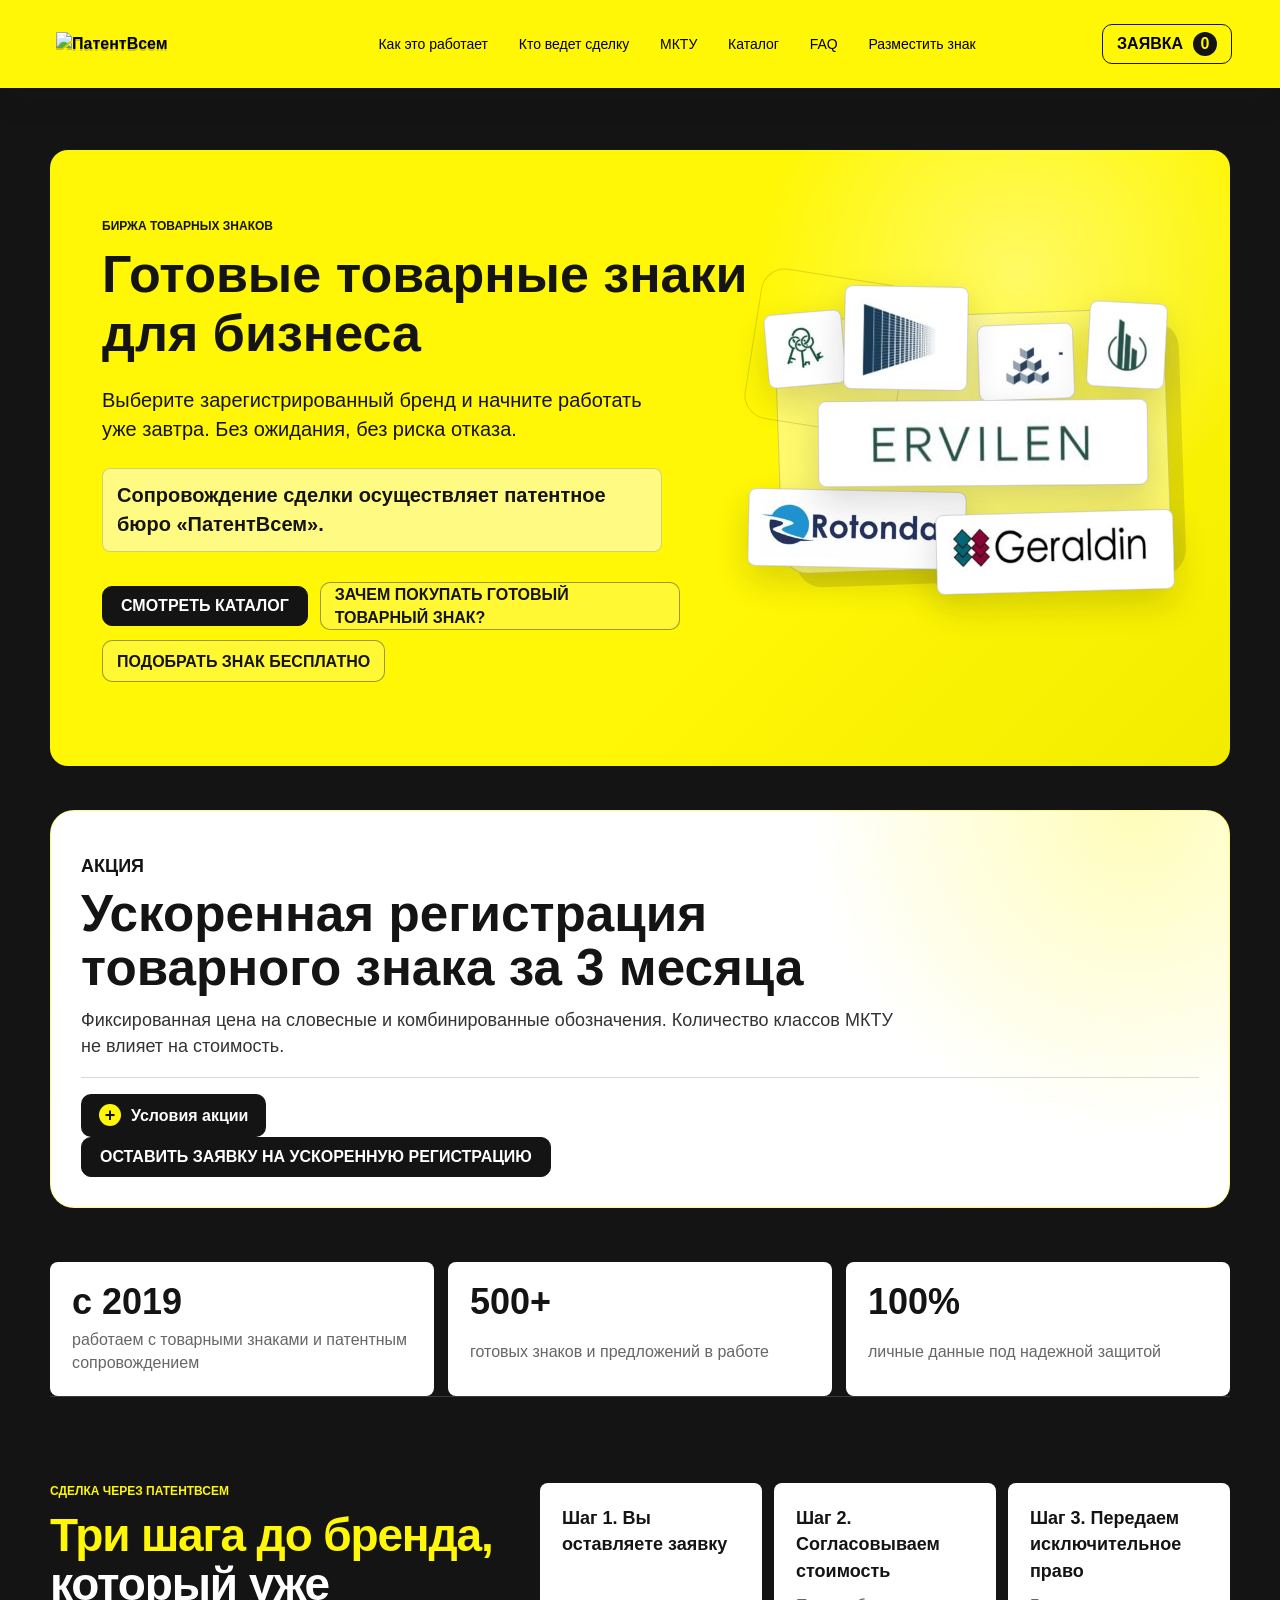
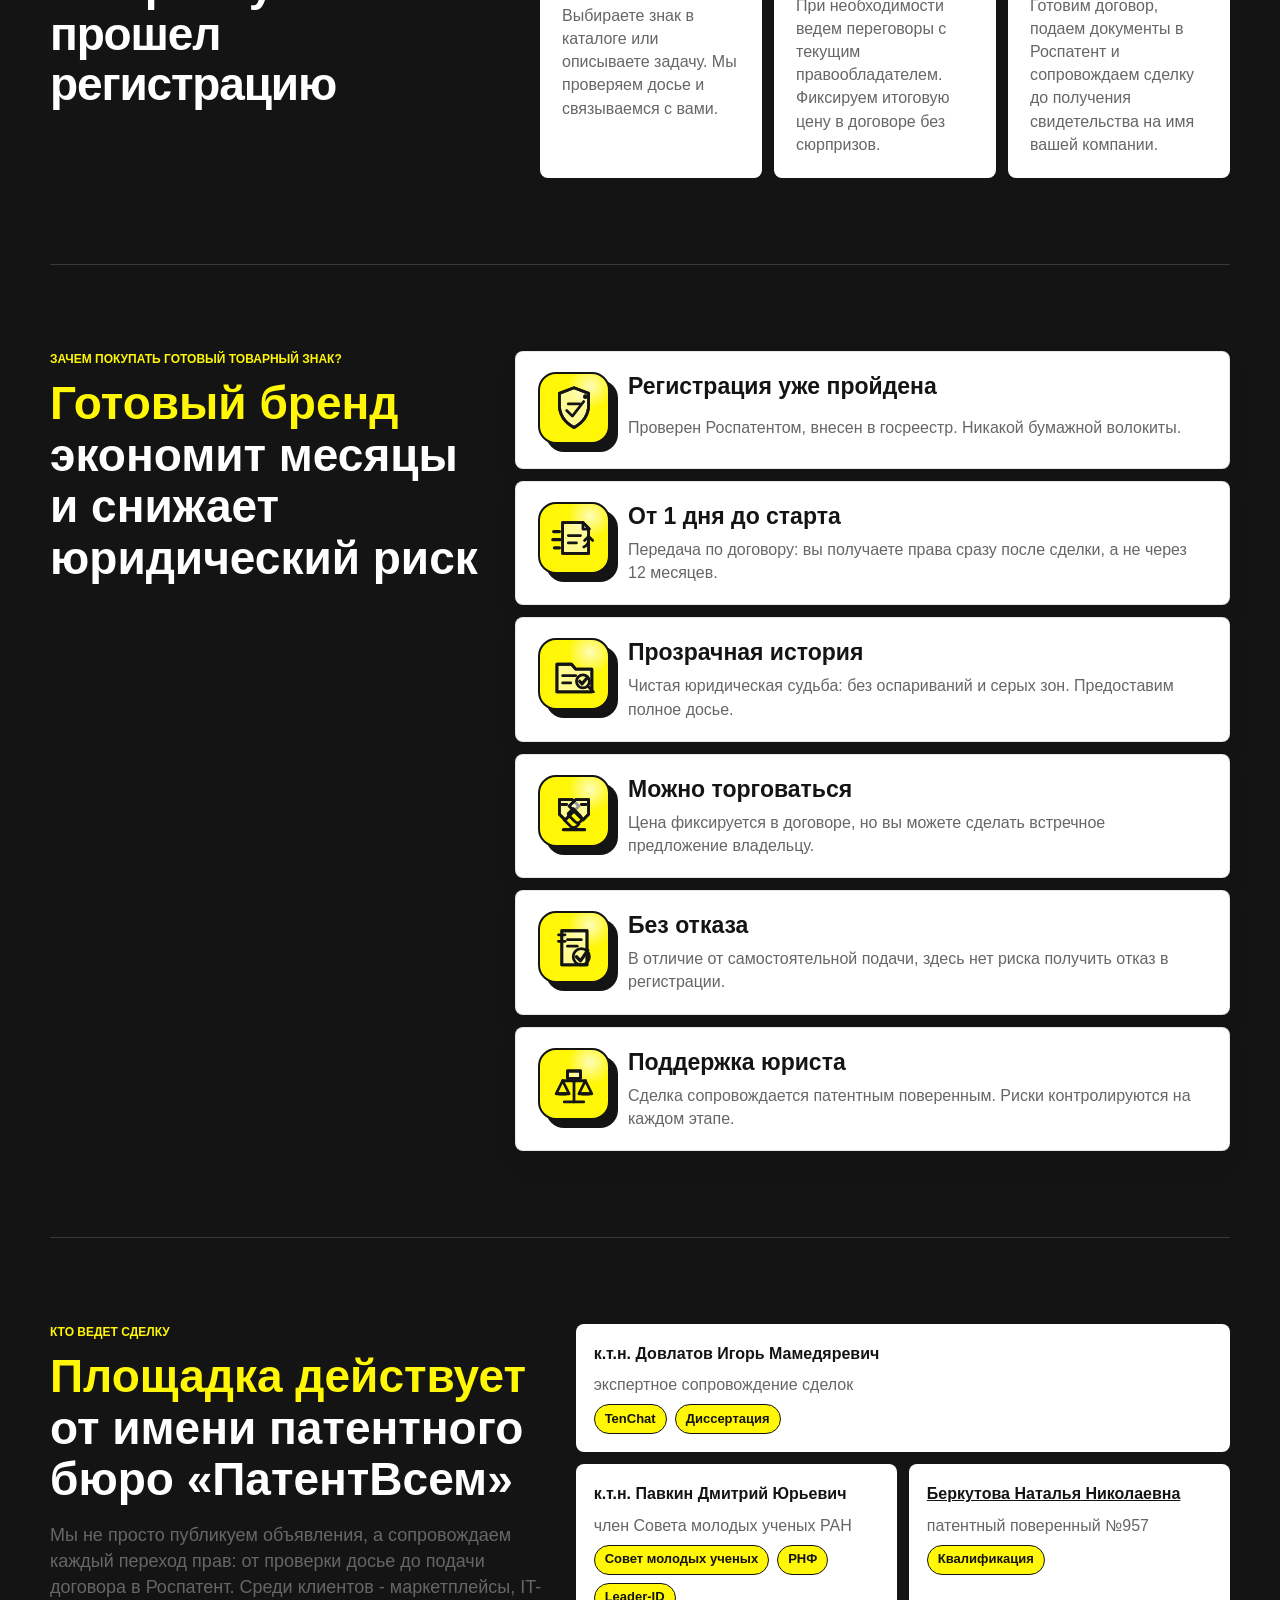
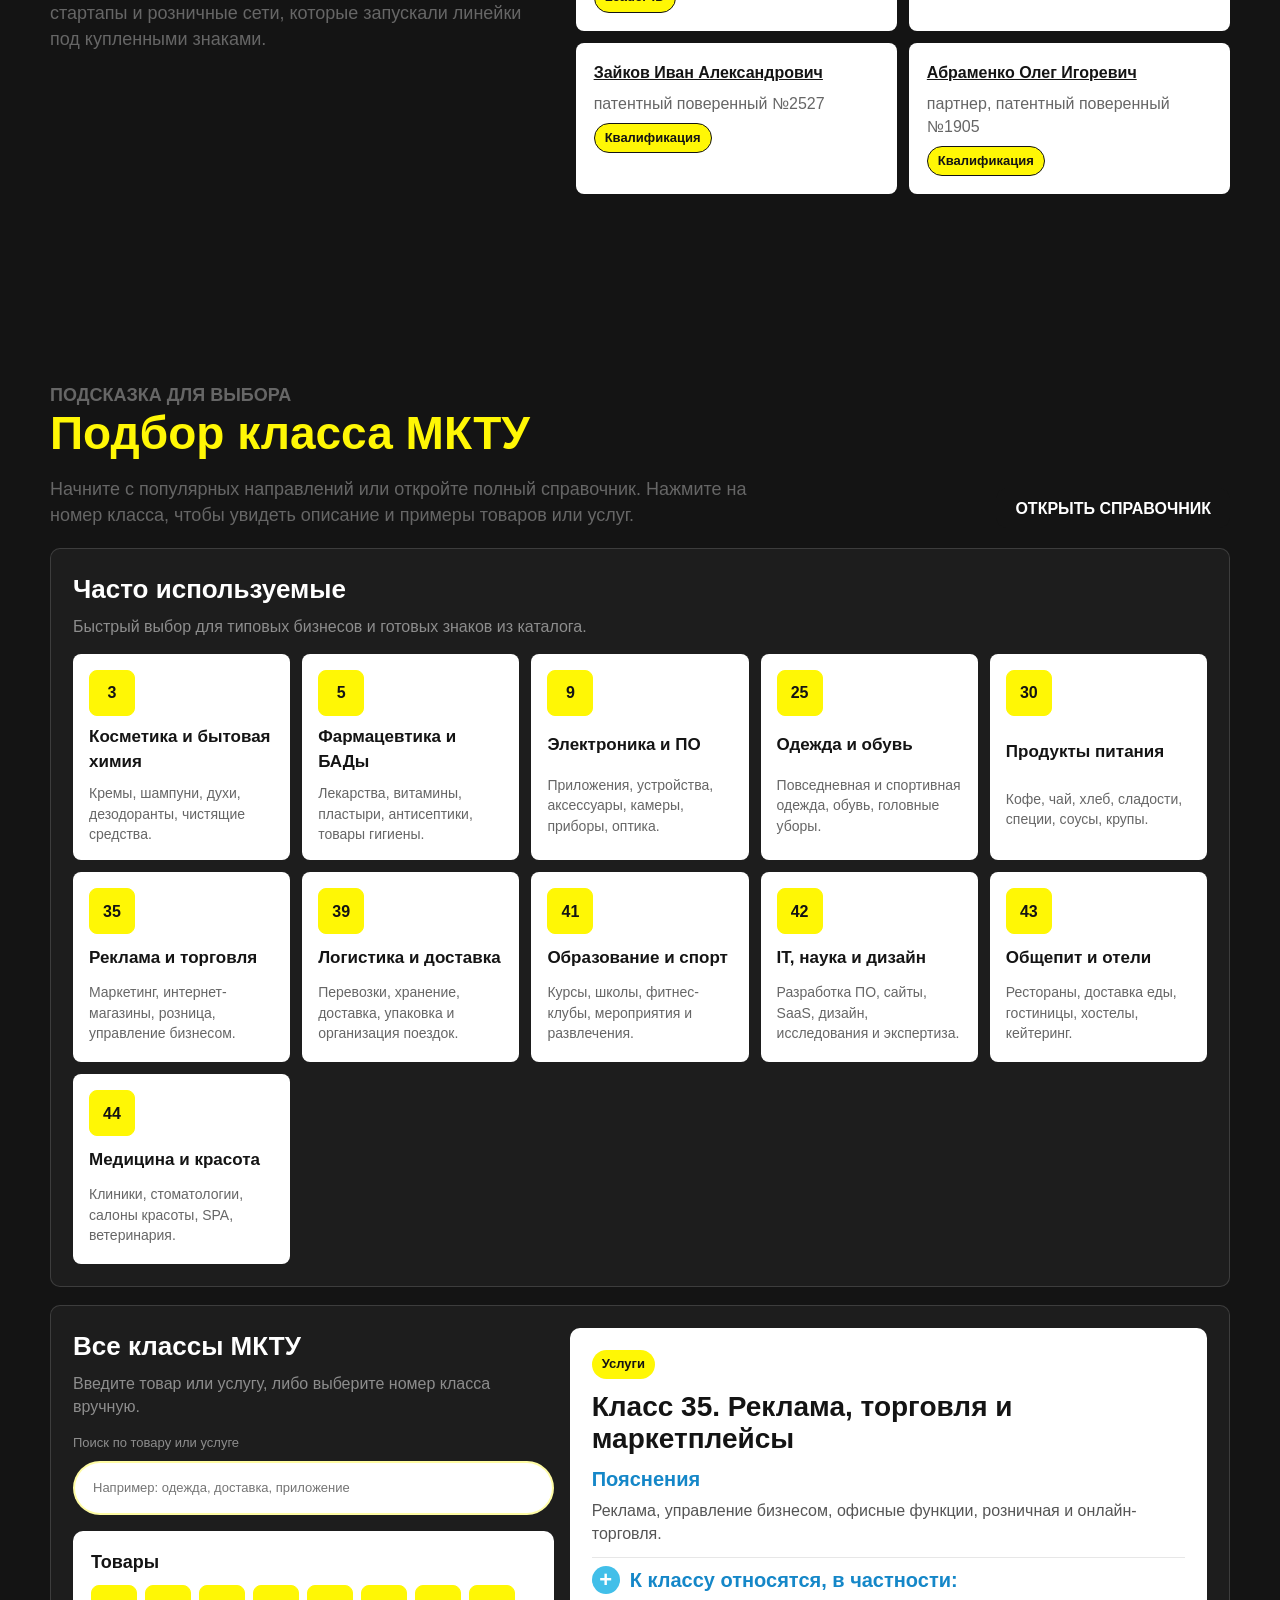
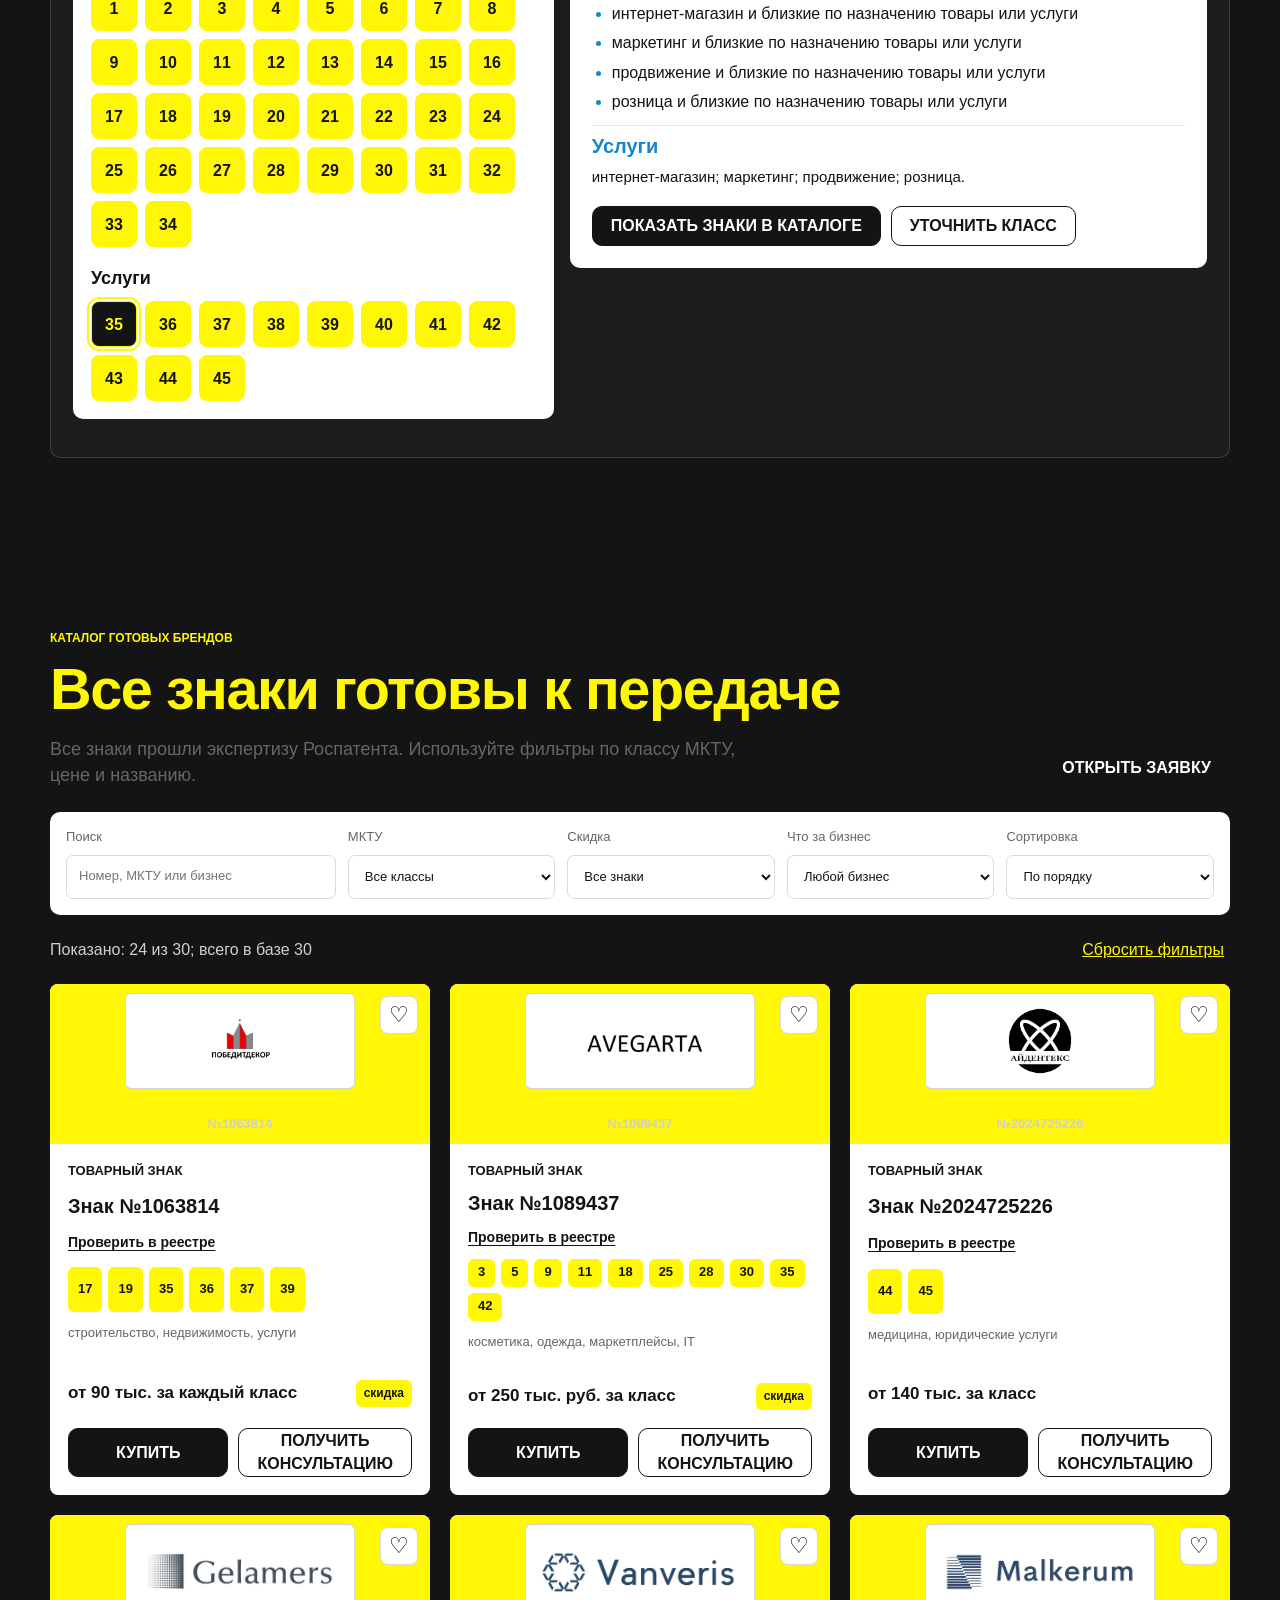
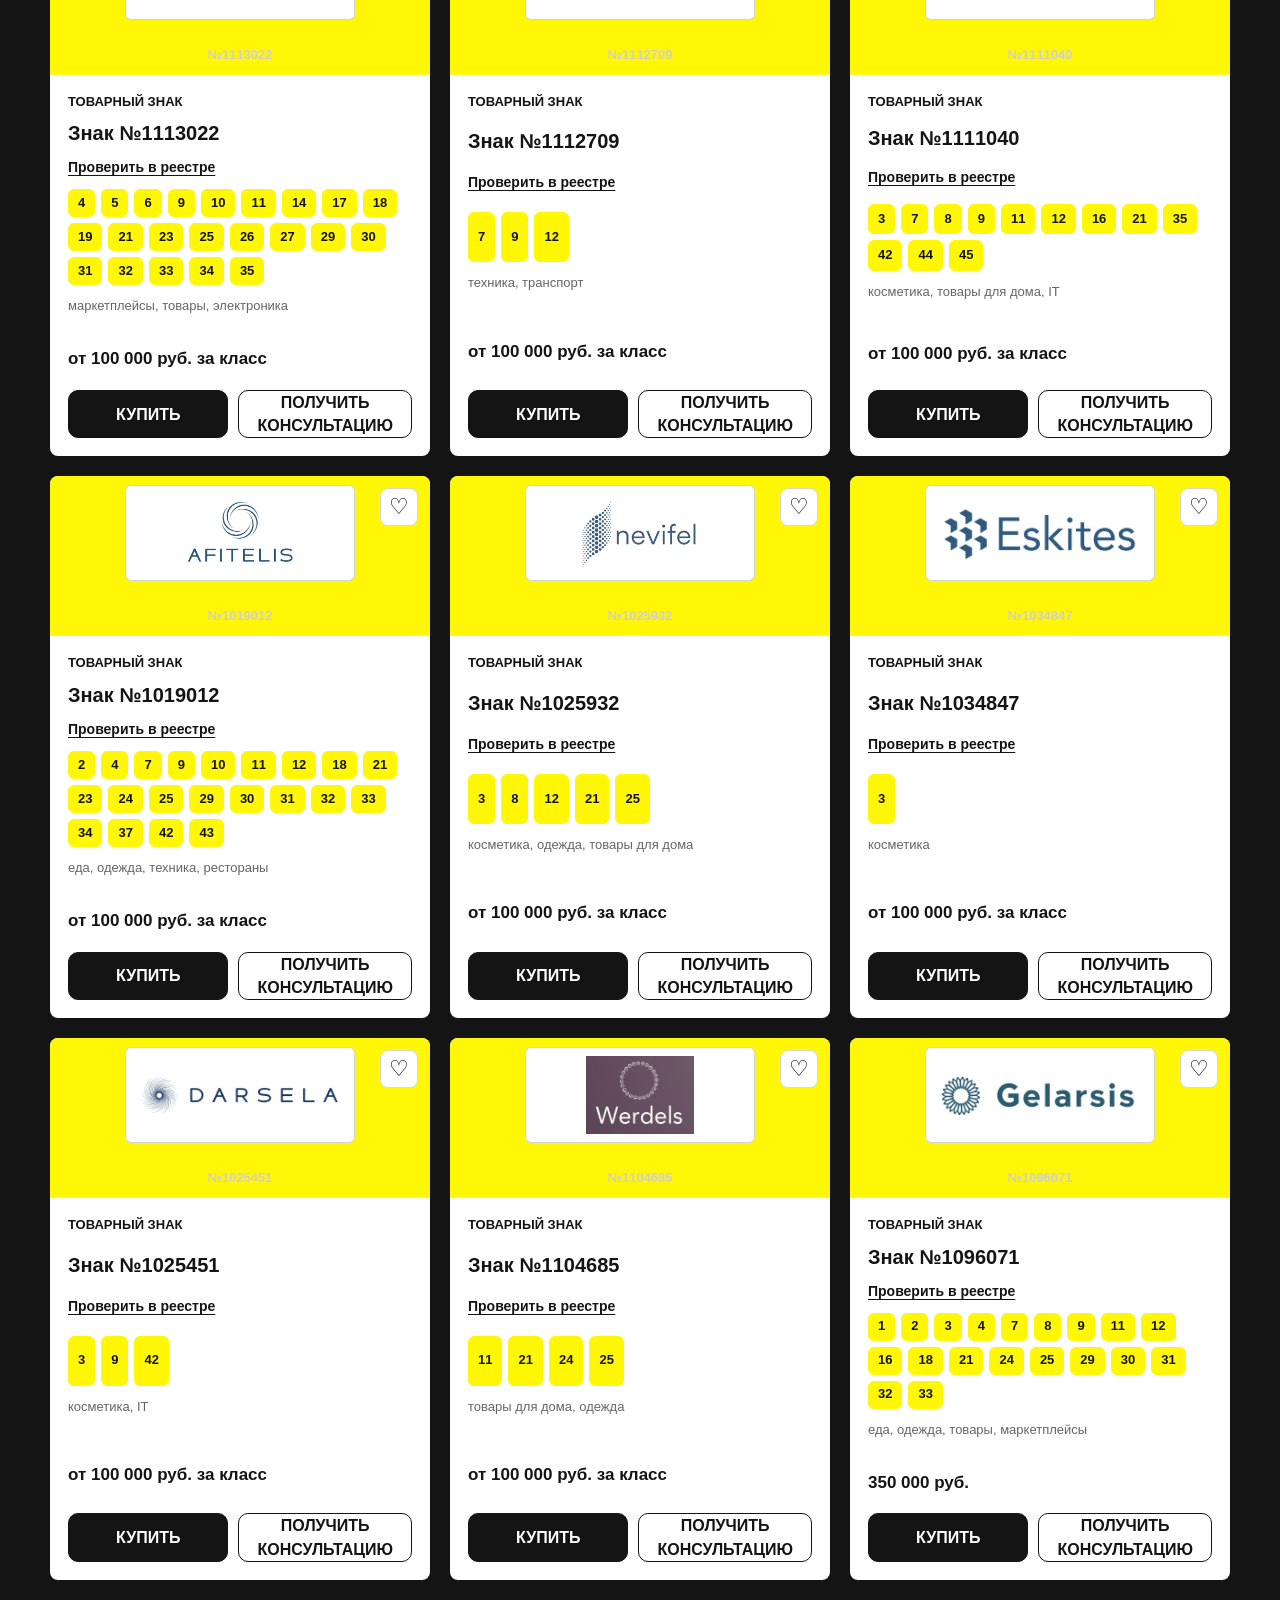
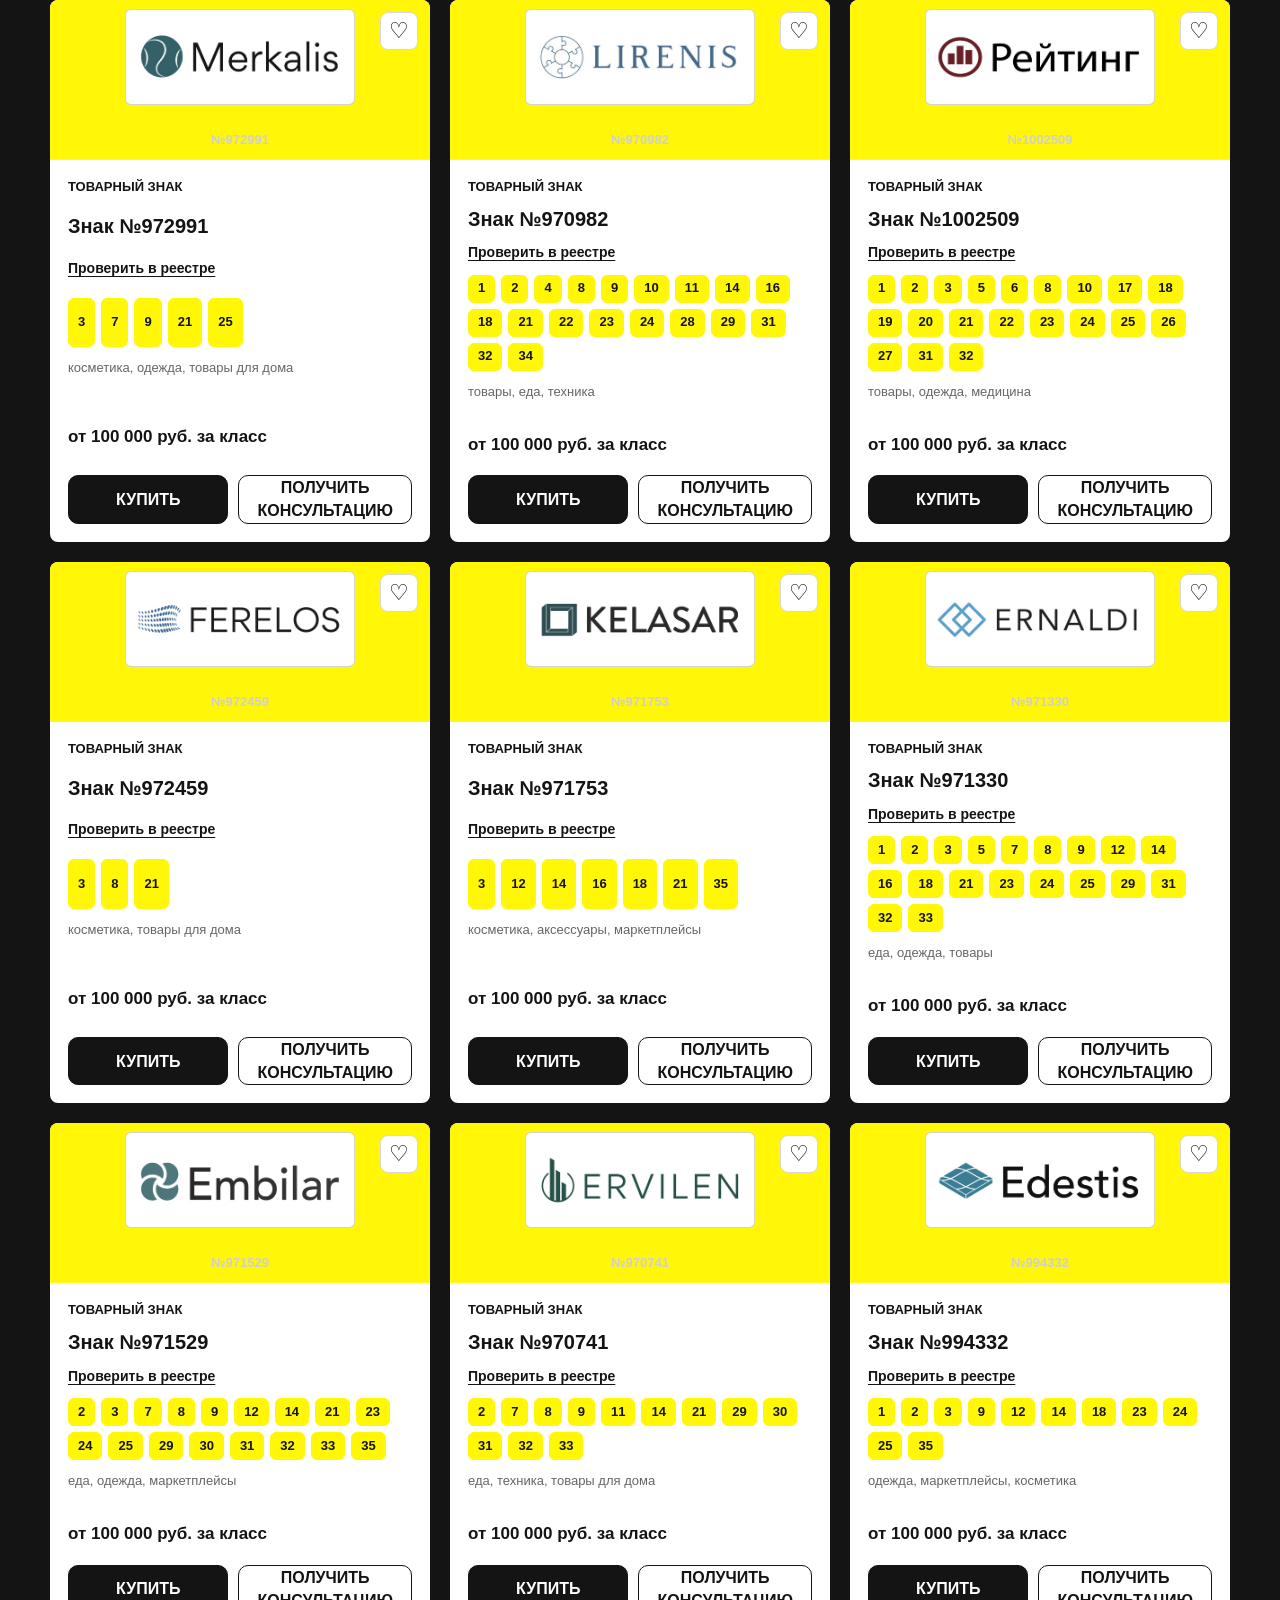
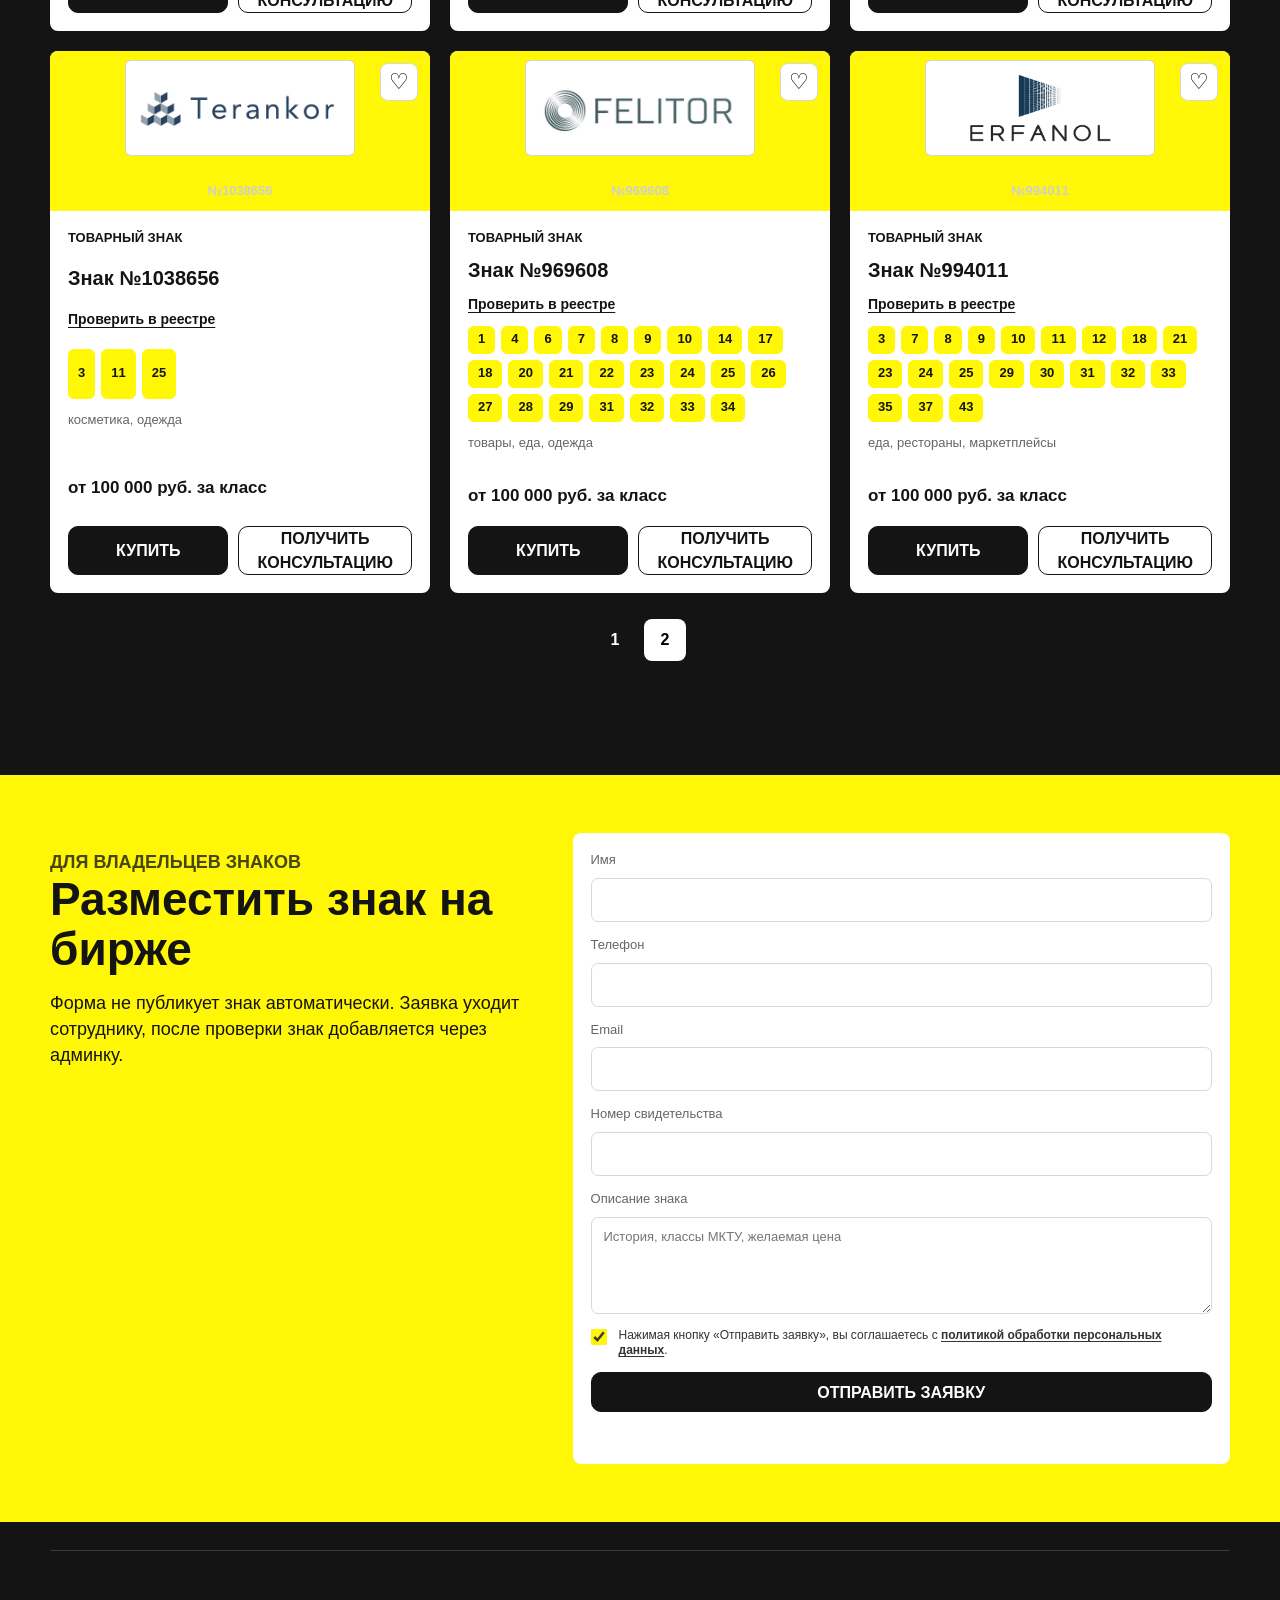
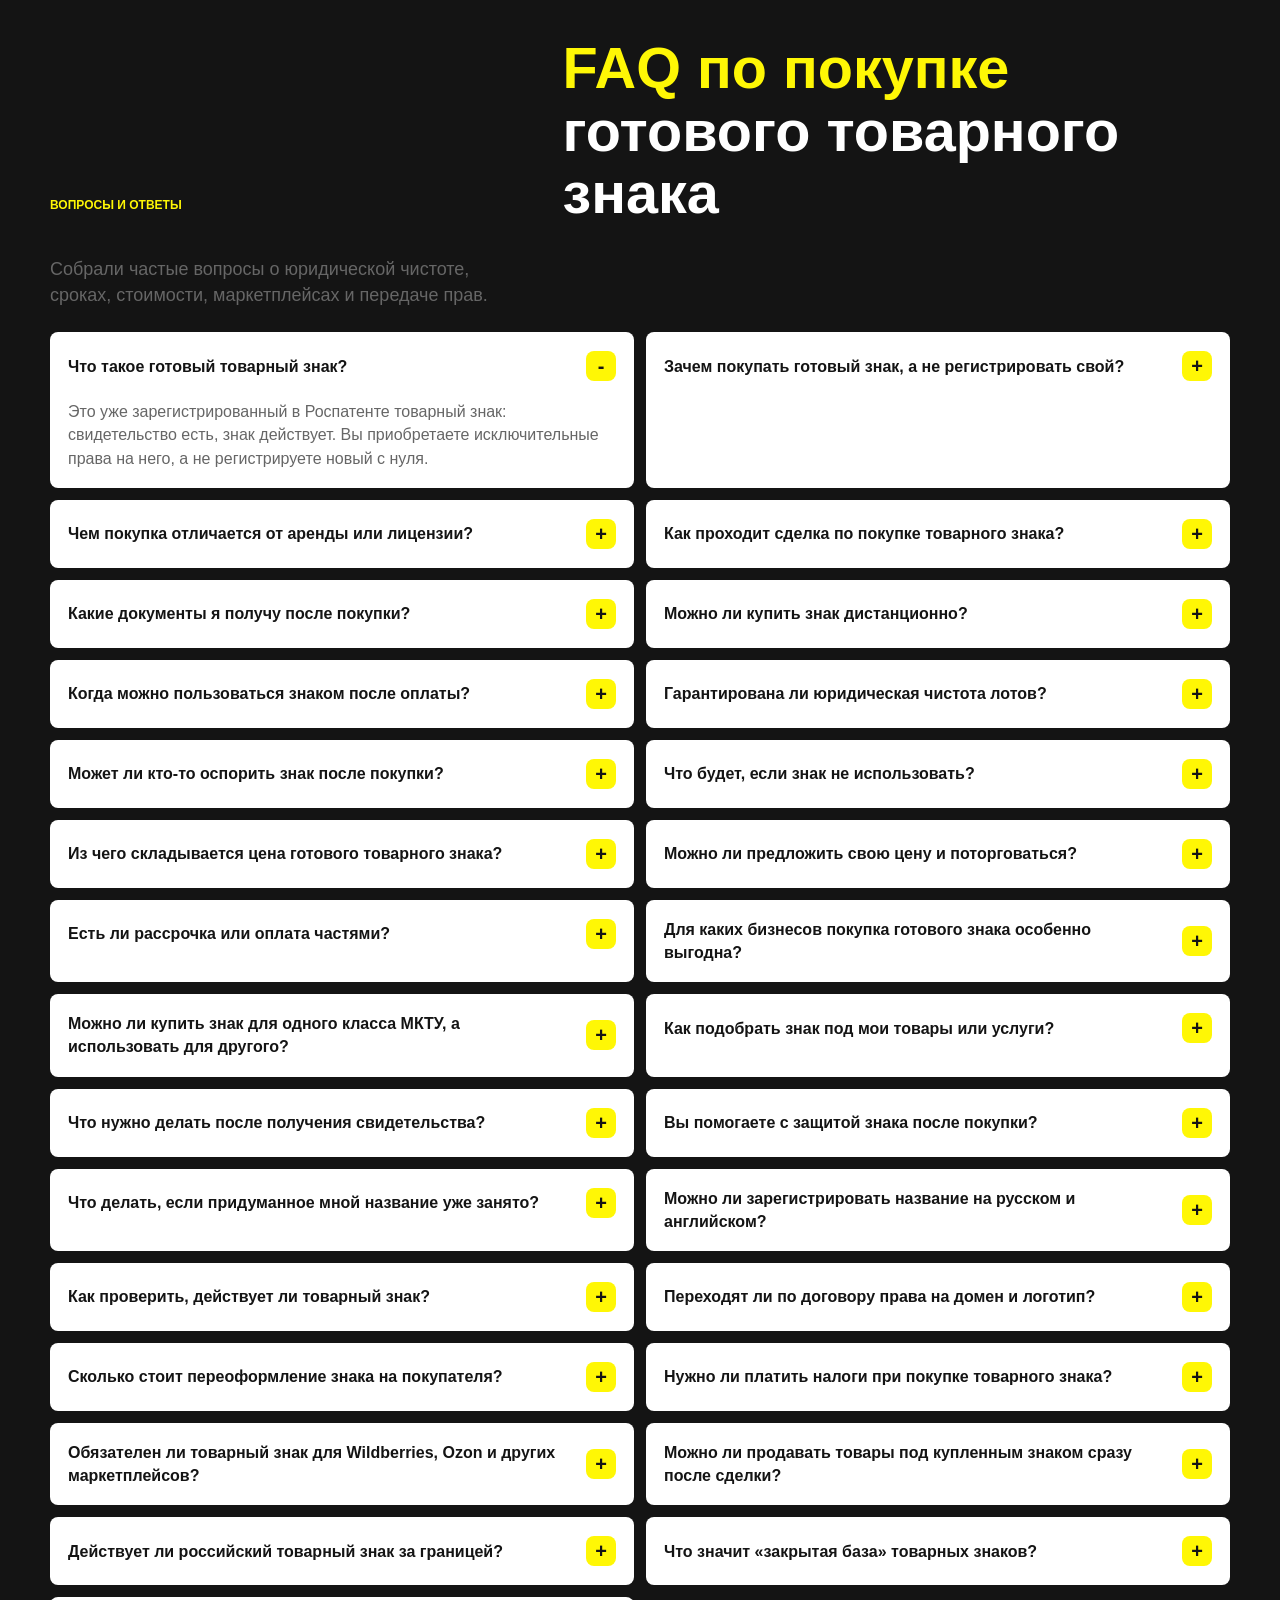
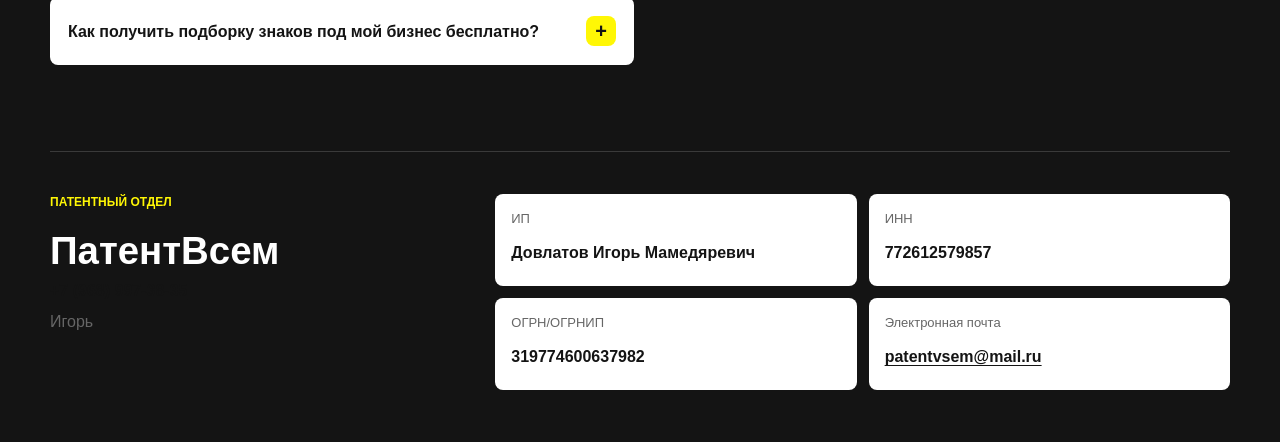
==== index.html @ 3b6c74f5 "Expand MKTU class directory" ====
<!doctype html>
<html lang="ru">
  <head>
    <meta charset="utf-8">
    <meta name="viewport" content="width=device-width, initial-scale=1">
    <meta name="format-detection" content="telephone=no">
    <title>Биржа товарных знаков - ПатентВсем</title>
    <meta name="description" content="Каталог готовых товарных знаков с фильтрами по МКТУ, скидкам и типу бизнеса.">
    <link rel="icon" href="https://static.tildacdn.com/tild3936-6536-4264-a139-376339393034/LOGO.png">
    <link rel="stylesheet" href="styles.css">
  </head>
  <body>
    <header class="site-header">
      <a class="brand" href="#catalog" aria-label="ПатентВсем">
        <img class="brand-logo" src="https://static.tildacdn.com/tild3936-6536-4264-a139-376339393034/LOGO.png" alt="ПатентВсем">
      </a>
      <nav class="main-nav" aria-label="Основная навигация">
        <a href="#how">Как это работает</a>
        <a href="#team">Кто ведет сделку</a>
        <a href="#mktu">МКТУ</a>
        <a href="#catalog">Каталог</a>
        <a href="#faq">FAQ</a>
        <a href="#place">Разместить знак</a>
      </nav>
      <button class="header-cart" type="button" data-open-cart>
        <span>Заявка</span>
        <strong data-cart-count>0</strong>
      </button>
    </header>

    <main>
      <section class="hero">
        <div class="hero-copy">
          <p class="eyebrow">Биржа товарных знаков</p>
          <h1><span>Готовые товарные знаки</span><span>для бизнеса</span></h1>
          <p>Выберите зарегистрированный бренд и начните работать уже завтра. Без ожидания, без риска отказа.</p>
          <p class="hero-note">Сопровождение сделки осуществляет патентное бюро «ПатентВсем».</p>
          <div class="hero-actions">
            <a class="button button-accent" href="#catalog">Смотреть каталог</a>
            <a class="button button-ghost" href="#why-buy">Зачем покупать готовый товарный знак?</a>
            <a class="button button-ghost" href="#lead" data-open-lead>Подобрать знак бесплатно</a>
          </div>
        </div>
        <a class="hero-visual" href="#catalog" aria-label="Смотреть каталог товарных знаков">
          <div class="brand-stage" aria-hidden="true">
            <div class="hero-logo-board">
              <span class="hero-logo-tile logo-key"><img src="assets/logos/logo-key.png" alt=""></span>
              <span class="hero-logo-tile logo-building"><img src="assets/logos/logo-building.png" alt=""></span>
              <span class="hero-logo-tile logo-cubes"><img src="assets/logos/logo-cubes.png" alt=""></span>
              <span class="hero-logo-tile logo-bars"><img src="assets/logos/logo-bars.png" alt=""></span>
              <span class="hero-logo-tile logo-ervilen"><img src="assets/logos/logo-ervilen.png" alt=""></span>
              <span class="hero-logo-tile logo-rotonda"><img src="assets/logos/logo-rotonda.png" alt=""></span>
              <span class="hero-logo-tile logo-geraldin"><img src="assets/logos/logo-geraldin.png" alt=""></span>
            </div>
          </div>
        </a>
      </section>

      <section class="promo-sale" id="sale">
        <div>
          <p class="eyebrow">Акция</p>
          <h2>Ускоренная регистрация товарного знака за 3 месяца</h2>
          <p>Фиксированная цена на словесные и комбинированные обозначения. Количество классов МКТУ не влияет на стоимость.</p>
        </div>
        <details>
          <summary>Условия акции</summary>
          <p>Акция действует только для словесных и комбинированных обозначений. Изобразительные, звуковые и объемные обозначения не участвуют. Форма обратной связи для заявки на ускоренную регистрацию находится ниже на странице.</p>
        </details>
        <button class="button button-dark" type="button" data-open-registration>Оставить заявку на ускоренную регистрацию</button>
      </section>

      <section class="proof-strip" aria-label="Преимущества">
        <div><strong>с 2019</strong><span>работаем с товарными знаками и патентным сопровождением</span></div>
        <div><strong>500+</strong><span>готовых знаков и предложений в работе</span></div>
        <div><strong>100%</strong><span>личные данные под надежной защитой</span></div>
      </section>

      <section class="info-band" id="how">
        <div>
          <p class="eyebrow">Сделка через ПатентВсем</p>
          <h2>Три шага до бренда, который уже прошел регистрацию</h2>
        </div>
        <ol class="steps">
          <li><strong>Шаг 1. Вы оставляете заявку</strong><span>Выбираете знак в каталоге или описываете задачу. Мы проверяем досье и связываемся с вами.</span></li>
          <li><strong>Шаг 2. Согласовываем стоимость</strong><span>При необходимости ведем переговоры с текущим правообладателем. Фиксируем итоговую цену в договоре без сюрпризов.</span></li>
          <li><strong>Шаг 3. Передаем исключительное право</strong><span>Готовим договор, подаем документы в Роспатент и сопровождаем сделку до получения свидетельства на имя вашей компании.</span></li>
        </ol>
      </section>

      <section class="service-band" id="why-buy">
        <div class="service-heading">
          <p class="eyebrow">Зачем покупать готовый товарный знак?</p>
          <h2>Готовый бренд экономит месяцы и снижает юридический риск</h2>
        </div>
        <div class="benefit-grid">
          <article><span class="benefit-icon" aria-hidden="true"><svg viewBox="0 0 64 64" fill="none" stroke="currentColor" stroke-width="3.4" stroke-linecap="round" stroke-linejoin="round"><path class="icon-paper" fill="#fff" fill-opacity=".78" d="M32 7 50 14v14c0 13-7 22-18 28-11-6-18-15-18-28V14l18-7Z"/><path d="M32 7 50 14v14c0 13-7 22-18 28-11-6-18-15-18-28V14l18-7Z"/><path d="M25 27h14"/><path d="m23 35 7 7 14-18"/><circle class="icon-dot" fill="currentColor" stroke="none" cx="46" cy="18" r="3"/></svg></span><h3>Регистрация уже пройдена</h3><p>Проверен Роспатентом, внесен в госреестр. Никакой бумажной волокиты.</p></article>
          <article><span class="benefit-icon" aria-hidden="true"><svg viewBox="0 0 64 64" fill="none" stroke="currentColor" stroke-width="3.4" stroke-linecap="round" stroke-linejoin="round"><path class="icon-paper" fill="#fff" fill-opacity=".78" d="M18 13h25l7 7v31H18V13Z"/><path d="M18 13h25l7 7v31H18V13Z"/><path d="M43 13v8h8"/><path d="M25 29h15"/><path d="M25 38h10"/><path class="icon-accent" d="M14 24H7"/><path class="icon-accent" d="M15 34H6"/><path class="icon-accent" d="M14 44H8"/><path d="M44 43c4-2 6-5 6-9"/><path d="m45 35 5-5 5 5"/></svg></span><h3>От 1 дня до старта</h3><p>Передача по договору: вы получаете права сразу после сделки, а не через 12 месяцев.</p></article>
          <article><span class="benefit-icon" aria-hidden="true"><svg viewBox="0 0 64 64" fill="none" stroke="currentColor" stroke-width="3.4" stroke-linecap="round" stroke-linejoin="round"><path class="icon-paper" fill="#fff" fill-opacity=".78" d="M11 20h18l5 6h20v28H11V20Z"/><path d="M11 20h18l5 6h20v28H11V20Z"/><path d="M18 34h16"/><path d="M18 43h10"/><circle cx="43" cy="41" r="8"/><path d="m49 47 7 7"/><path class="icon-accent" d="m39 41 3 3 6-7"/></svg></span><h3>Прозрачная история</h3><p>Чистая юридическая судьба: без оспариваний и серых зон. Предоставим полное досье.</p></article>
          <article><span class="benefit-icon" aria-hidden="true"><svg viewBox="0 0 64 64" fill="none" stroke="currentColor" stroke-width="3.4" stroke-linecap="round" stroke-linejoin="round"><path class="icon-paper" fill="#fff" fill-opacity=".78" d="M14 18h16l8 8-17 17-7-7V18Z"/><path d="M14 18h16l8 8-17 17-7-7V18Z"/><path class="icon-paper" fill="#fff" fill-opacity=".78" d="M50 18H34l-8 8 17 17 7-7V18Z"/><path d="M50 18H34l-8 8 17 17 7-7V18Z"/><path d="m25 35 6-6 9 9c2 2 2 5 0 7s-5 2-7 0l-8-8"/><path d="m20 43 8 8c2 2 5 2 7 0l3-3"/><path class="icon-accent" d="M19 55h26"/><path d="M17 24h6"/><path d="M41 24h6"/></svg></span><h3>Можно торговаться</h3><p>Цена фиксируется в договоре, но вы можете сделать встречное предложение владельцу.</p></article>
          <article><span class="benefit-icon" aria-hidden="true"><svg viewBox="0 0 64 64" fill="none" stroke="currentColor" stroke-width="3.4" stroke-linecap="round" stroke-linejoin="round"><path class="icon-paper" fill="#fff" fill-opacity=".78" d="M17 12h31v42H17V12Z"/><path d="M17 12h31v42H17V12Z"/><path d="M24 23h17"/><path d="M24 31h12"/><circle cx="41" cy="44" r="10"/><path class="icon-accent" d="m35 44 5 5 9-13"/><path d="M13 17h8"/><path d="M13 25h8"/></svg></span><h3>Без отказа</h3><p>В отличие от самостоятельной подачи, здесь нет риска получить отказ в регистрации.</p></article>
          <article><span class="benefit-icon" aria-hidden="true"><svg viewBox="0 0 64 64" fill="none" stroke="currentColor" stroke-width="3.4" stroke-linecap="round" stroke-linejoin="round"><path class="icon-paper" fill="#fff" fill-opacity=".78" d="M24 16h16v9H24v-9Z"/><path d="M24 16h16v9H24v-9Z"/><path d="M32 25v29"/><path d="M20 54h24"/><path d="M18 28h28"/><path d="m18 28-8 16h16l-8-16Z"/><path d="m46 28-8 16h16l-8-16Z"/><path class="icon-accent" d="M14 44h8"/><path class="icon-accent" d="M42 44h8"/></svg></span><h3>Поддержка юриста</h3><p>Сделка сопровождается патентным поверенным. Риски контролируются на каждом этапе.</p></article>
        </div>
      </section>

      <section class="deal-section" id="team">
        <div class="deal-copy">
          <p class="eyebrow">Кто ведет сделку</p>
          <h2>Площадка действует от имени патентного бюро «ПатентВсем»</h2>
          <p>Мы не просто публикуем объявления, а сопровождаем каждый переход прав: от проверки досье до подачи договора в Роспатент. Среди клиентов - маркетплейсы, IT-стартапы и розничные сети, которые запускали линейки под купленными знаками.</p>
        </div>
        <div class="team-grid">
          <article class="expert-card">
            <strong>к.т.н. Довлатов Игорь Мамедяревич</strong>
            <span>экспертное сопровождение сделок</span>
            <div class="expert-links">
              <a href="https://tenchat.ru/Dovlatov_IM" target="_blank" rel="noopener">TenChat</a>
              <a href="https://www.dissercat.com/content/obosnovanie-parametrov-i-razrabotka-kombinirovannogo-retsirkulyatora-obezzarazhivayushchego?ysclid=mpqzo1k6hl870329212" target="_blank" rel="noopener">Диссертация</a>
            </div>
          </article>
          <article class="expert-card">
            <strong>к.т.н. Павкин Дмитрий Юрьевич</strong>
            <span>член Совета молодых ученых РАН</span>
            <div class="expert-links">
              <a href="https://yras.ru/about/members/668-pavkin-dmitrij-yurevich.html?ysclid=mpqzjvh069353944851" target="_blank" rel="noopener">Совет молодых ученых</a>
              <a href="https://rscf.ru/project/25-76-10079/" target="_blank" rel="noopener">РНФ</a>
              <a href="https://leader-id.ru/users/27548?ysclid=mpqzk0kudg430711179" target="_blank" rel="noopener">Leader-ID</a>
            </div>
          </article>
          <article class="expert-card"><a href="https://rospatent.gov.ru/en/patent-attorneys/957" target="_blank" rel="noopener">Беркутова Наталья Николаевна</a><span>патентный поверенный №957</span><div class="expert-links"><a href="https://rospatent.gov.ru/en/patent-attorneys/957" target="_blank" rel="noopener">Квалификация</a></div></article>
          <article class="expert-card"><a href="https://rospatent.gov.ru/en/patent-attorneys/2527" target="_blank" rel="noopener">Зайков Иван Александрович</a><span>патентный поверенный №2527</span><div class="expert-links"><a href="https://rospatent.gov.ru/en/patent-attorneys/2527" target="_blank" rel="noopener">Квалификация</a></div></article>
          <article class="expert-card"><a href="https://rospatent.gov.ru/en/patent-attorneys/1905" target="_blank" rel="noopener">Абраменко Олег Игоревич</a><span>партнер, патентный поверенный №1905</span><div class="expert-links"><a href="https://rospatent.gov.ru/en/patent-attorneys/1905" target="_blank" rel="noopener">Квалификация</a></div></article>
        </div>
      </section>

      <section class="mktu-section" id="mktu">
        <div class="mktu-head">
          <div>
            <p class="eyebrow">Подсказка для выбора</p>
            <h2>Подбор класса МКТУ</h2>
            <p>Начните с популярных направлений или откройте полный справочник. Нажмите на номер класса, чтобы увидеть описание и примеры товаров или услуг.</p>
          </div>
          <a class="button button-dark" href="#mktu-directory">Открыть справочник</a>
        </div>
        <div class="mktu-layout">
          <section class="mktu-panel">
            <div class="mktu-panel-head">
              <h3>Часто используемые</h3>
              <p>Быстрый выбор для типовых бизнесов и готовых знаков из каталога.</p>
            </div>
            <div class="mktu-grid">
              <article><button type="button" data-mktu-preview="3">3</button><h3>Косметика и бытовая химия</h3><p>Кремы, шампуни, духи, дезодоранты, чистящие средства.</p></article>
              <article><button type="button" data-mktu-preview="5">5</button><h3>Фармацевтика и БАДы</h3><p>Лекарства, витамины, пластыри, антисептики, товары гигиены.</p></article>
              <article><button type="button" data-mktu-preview="9">9</button><h3>Электроника и ПО</h3><p>Приложения, устройства, аксессуары, камеры, приборы, оптика.</p></article>
              <article><button type="button" data-mktu-preview="25">25</button><h3>Одежда и обувь</h3><p>Повседневная и спортивная одежда, обувь, головные уборы.</p></article>
              <article><button type="button" data-mktu-preview="30">30</button><h3>Продукты питания</h3><p>Кофе, чай, хлеб, сладости, специи, соусы, крупы.</p></article>
              <article><button type="button" data-mktu-preview="35">35</button><h3>Реклама и торговля</h3><p>Маркетинг, интернет-магазины, розница, управление бизнесом.</p></article>
              <article><button type="button" data-mktu-preview="39">39</button><h3>Логистика и доставка</h3><p>Перевозки, хранение, доставка, упаковка и организация поездок.</p></article>
              <article><button type="button" data-mktu-preview="41">41</button><h3>Образование и спорт</h3><p>Курсы, школы, фитнес-клубы, мероприятия и развлечения.</p></article>
              <article><button type="button" data-mktu-preview="42">42</button><h3>IT, наука и дизайн</h3><p>Разработка ПО, сайты, SaaS, дизайн, исследования и экспертиза.</p></article>
              <article><button type="button" data-mktu-preview="43">43</button><h3>Общепит и отели</h3><p>Рестораны, доставка еды, гостиницы, хостелы, кейтеринг.</p></article>
              <article><button type="button" data-mktu-preview="44">44</button><h3>Медицина и красота</h3><p>Клиники, стоматологии, салоны красоты, SPA, ветеринария.</p></article>
            </div>
          </section>
          <section class="mktu-panel mktu-finder" id="mktu-directory">
            <div class="mktu-panel-head">
              <h3>Все классы МКТУ</h3>
              <p>Введите товар или услугу, либо выберите номер класса вручную.</p>
            </div>
            <label class="mktu-search">
              <span>Поиск по товару или услуге</span>
              <input type="search" placeholder="Например: одежда, доставка, приложение" data-mktu-search>
            </label>
            <div class="mktu-class-groups">
              <div>
                <h4>Товары</h4>
                <div class="mktu-number-list" data-mktu-goods></div>
              </div>
              <div>
                <h4>Услуги</h4>
                <div class="mktu-number-list" data-mktu-services></div>
              </div>
            </div>
            <div class="mktu-search-results" data-mktu-results></div>
            <article class="mktu-detail" data-mktu-detail></article>
          </section>
        </div>
      </section>

      <section class="catalog-shell" id="catalog">
        <div class="catalog-head">
          <div>
            <p class="eyebrow">Каталог готовых брендов</p>
            <h2>Все знаки готовы к передаче</h2>
            <p>Все знаки прошли экспертизу Роспатента. Используйте фильтры по классу МКТУ, цене и названию.</p>
          </div>
          <button class="button button-dark" type="button" data-open-cart>Открыть заявку</button>
        </div>

        <div class="toolbar" aria-label="Фильтры каталога">
          <label class="search-field">
            <span>Поиск</span>
            <input type="search" data-search placeholder="Номер, МКТУ или бизнес">
          </label>
          <label>
            <span>МКТУ</span>
            <select data-class-filter>
              <option value="">Все классы</option>
            </select>
          </label>
          <label>
            <span>Скидка</span>
            <select data-discount-filter>
              <option value="">Все знаки</option>
              <option value="discount">Есть скидка</option>
            </select>
          </label>
          <label>
            <span>Что за бизнес</span>
            <select data-business-filter>
              <option value="">Любой бизнес</option>
            </select>
          </label>
          <label>
            <span>Сортировка</span>
            <select data-sort>
              <option value="default">По порядку</option>
              <option value="price-asc">Цена ниже</option>
              <option value="classes-desc">Больше классов</option>
            </select>
          </label>
        </div>

        <div class="catalog-meta">
          <span data-result-count></span>
          <button class="link-button" type="button" data-reset>Сбросить фильтры</button>
        </div>

        <section class="grid" data-grid aria-live="polite"></section>
        <div class="pagination" data-pagination></div>
      </section>

      <section class="request-section" id="place">
        <div class="request-copy">
          <p class="eyebrow">Для владельцев знаков</p>
          <h2>Разместить знак на бирже</h2>
          <p>Форма не публикует знак автоматически. Заявка уходит сотруднику, после проверки знак добавляется через админку.</p>
        </div>
        <form class="request-form" data-place-form>
          <label>Имя<input name="name" required></label>
          <label>Телефон<input name="phone" required inputmode="tel"></label>
          <label>Email<input name="email" type="email"></label>
          <label>Номер свидетельства<input name="certificate" required></label>
          <label>Описание знака<textarea name="description" rows="4" placeholder="История, классы МКТУ, желаемая цена"></textarea></label>
          <label class="privacy-consent">
            <input type="checkbox" name="privacy" required checked>
            <span>Нажимая кнопку «Отправить заявку», вы соглашаетесь с <a href="https://patentvsem.ru/privacy" target="_blank" rel="noopener">политикой обработки персональных данных</a>.</span>
          </label>
          <button class="button button-dark" type="submit">Отправить заявку</button>
          <p class="form-note" data-place-status></p>
        </form>
      </section>

      <section class="admin-section" id="admin" data-admin-section hidden>
        <div class="admin-copy">
          <p class="eyebrow">Кабинет сотрудника</p>
          <h2>Добавить знак в каталог без кода</h2>
          <p>Заполните номер свидетельства, классы МКТУ, ссылку Роспатента, цену и визуал. Карточка сохранится в браузере сотрудника и сразу появится в каталоге.</p>
          <div class="admin-note">
            <strong>Важно</strong>
            <span>Это локальная админка для ручного наполнения. После подключения backend эти же поля можно перенести в серверную панель.</span>
          </div>
        </div>
        <form class="admin-form" data-admin-form>
          <label>Название карточки<input name="title" required placeholder="Например: AURA BEAUTY"></label>
          <label>Номер свидетельства<input name="certificate" required placeholder="Например: 1113022"></label>
          <label>Ссылка на Роспатент / ФИПС<input name="registry" type="url" placeholder="https://www1.fips.ru/..."></label>
          <label>Классы МКТУ<input name="classes" required placeholder="3, 5, 35"></label>
          <label>Цена<input name="price" required placeholder="от 100 000 руб. за класс"></label>
          <label>Что за бизнес<input name="business" required placeholder="косметика, маркетплейсы"></label>
          <label>Текст логотипа<input name="logo" placeholder="AURA"></label>
          <label>Фото / логотип, URL<input name="image" type="url" placeholder="https://site.ru/logo.jpg"></label>
          <label>Описание для сотрудника<textarea name="description" rows="3" placeholder="Кратко: кому подходит, особенности, комментарии по лоту"></textarea></label>
          <div class="admin-actions">
            <label class="checkbox"><input type="checkbox" name="discount"> <span>Есть скидка</span></label>
            <button class="button button-dark" type="submit">Добавить в каталог</button>
          </div>
          <p class="form-note" data-admin-status></p>
        </form>
        <div class="admin-manager">
          <div class="admin-manager-head">
            <div>
              <h3>Добавленные карточки</h3>
              <p>Локальные карточки сотрудника: их можно удалить или скачать JSON для переноса в базу.</p>
            </div>
            <button class="button button-outline" type="button" data-export-custom>Скачать JSON</button>
          </div>
          <div class="admin-list" data-admin-list></div>
        </div>
      </section>

      <section class="faq-section" id="faq">
        <div class="faq-head">
          <p class="eyebrow">Вопросы и ответы</p>
          <h2>FAQ по покупке готового товарного знака</h2>
          <p>Собрали частые вопросы о юридической чистоте, сроках, стоимости, маркетплейсах и передаче прав.</p>
        </div>
        <div class="faq-list">
          <details open>
            <summary>Что такое готовый товарный знак?</summary>
            <p>Это уже зарегистрированный в Роспатенте товарный знак: свидетельство есть, знак действует. Вы приобретаете исключительные права на него, а не регистрируете новый с нуля.</p>
          </details>
          <details>
            <summary>Зачем покупать готовый знак, а не регистрировать свой?</summary>
            <p>Главные причины - скорость, гарантия и удобство. Переход прав обычно занимает 1-2 месяца, самостоятельная регистрация - 12+ месяцев. Знак уже прошел экспертизу, поэтому нет риска отказа.</p>
          </details>
          <details>
            <summary>Чем покупка отличается от аренды или лицензии?</summary>
            <p>При покупке вы становитесь единственным правообладателем. При лицензии вы только временно используете знак, а правообладатель остается прежним.</p>
          </details>
          <details>
            <summary>Как проходит сделка по покупке товарного знака?</summary>
            <p>Вы выбираете знак или описываете задачу, мы проверяем досье, согласовываем цену, заключаем договор отчуждения, подаем документы в Роспатент и сопровождаем переход прав до внесения изменений в реестр.</p>
          </details>
          <details>
            <summary>Какие документы я получу после покупки?</summary>
            <p>Договор отчуждения, акт приема-передачи прав, уведомление Роспатента о внесении изменений в реестр и свидетельство на товарный знак с указанием вас или вашей компании как правообладателя.</p>
          </details>
          <details>
            <summary>Можно ли купить знак дистанционно?</summary>
            <p>Да. Мы работаем по всей России. Документы можно подписать электронной подписью или через курьерский обмен, а подача в Роспатент проходит онлайн.</p>
          </details>
          <details>
            <summary>Когда можно пользоваться знаком после оплаты?</summary>
            <p>Использовать знак для маркировки товаров или услуг можно после подписания договора. Формальная регистрация перехода прав занимает 1-2 месяца.</p>
          </details>
          <details>
            <summary>Гарантирована ли юридическая чистота лотов?</summary>
            <p>Каждый знак перед публикацией проходит аудит: проверяем цепочку прав, уплату пошлин, отсутствие обременений, залогов и спорной истории.</p>
          </details>
          <details>
            <summary>Может ли кто-то оспорить знак после покупки?</summary>
            <p>Мы минимизируем риски до сделки. Если знак зарегистрирован более трех лет и использовался правообладателем, риск оспаривания ниже. В договор включаются гарантии продавца о законности прав.</p>
          </details>
          <details>
            <summary>Что будет, если знак не использовать?</summary>
            <p>Товарный знак могут аннулировать за неиспользование в течение трех лет подряд. После покупки важно начать реальное применение: упаковка, сайт, реклама, документы и продажи.</p>
          </details>
          <details>
            <summary>Из чего складывается цена готового товарного знака?</summary>
            <p>Цена устанавливается текущим правообладателем и зависит от затрат на регистрацию, числа классов, силы названия, ассоциаций и коммерческой ценности бренда.</p>
          </details>
          <details>
            <summary>Можно ли предложить свою цену и поторговаться?</summary>
            <p>Да. Мы передаем встречное предложение владельцу. Часть сделок закрывается с дисконтом 5-15%, итоговая стоимость фиксируется в договоре.</p>
          </details>
          <details>
            <summary>Есть ли рассрочка или оплата частями?</summary>
            <p>В ряде случаев возможно разделить платеж: часть при подписании договора, остаток после получения свидетельства. Условия обсуждаются индивидуально.</p>
          </details>
          <details>
            <summary>Для каких бизнесов покупка готового знака особенно выгодна?</summary>
            <p>Для маркетплейсов, стартапов, новых продуктовых линеек, производства, розницы, IT-сервисов и компаний, которым нужно быстро выйти на рынок с защищенным названием.</p>
          </details>
          <details>
            <summary>Можно ли купить знак для одного класса МКТУ, а использовать для другого?</summary>
            <p>Нет. Охрана действует только по товарам и услугам, указанным в свидетельстве. Если нужны другие классы, мы подберем подходящий знак или зарегистрируем новый.</p>
          </details>
          <details>
            <summary>Как подобрать знак под мои товары или услуги?</summary>
            <p>Используйте фильтр по классам МКТУ в каталоге. Если подходящего варианта нет, оставьте заявку на подбор: мы предложим 3-5 вариантов из открытой и закрытой базы.</p>
          </details>
          <details>
            <summary>Что нужно делать после получения свидетельства?</summary>
            <p>Поставить знак на учет как нематериальный актив, начать фактическое использование и следить за сроком продления. Регистрация продлевается каждые 10 лет.</p>
          </details>
          <details>
            <summary>Вы помогаете с защитой знака после покупки?</summary>
            <p>Да. Патентный поверенный консультирует по нарушениям, претензиям, защите прав и внесению знака в Таможенный реестр для защиты от контрафакта.</p>
          </details>
          <details>
            <summary>Что делать, если придуманное мной название уже занято?</summary>
            <p>Можно купить готовый знак с похожим названием, выбрать альтернативу или попробовать договориться с владельцем. Мы помогаем подобрать близкие по смыслу варианты.</p>
          </details>
          <details>
            <summary>Можно ли зарегистрировать название на русском и английском?</summary>
            <p>Да. Часто регистрируют или покупают два отдельных знака - на кириллице и латинице. Это усиливает защиту бренда в разных написаниях.</p>
          </details>
          <details>
            <summary>Как проверить, действует ли товарный знак?</summary>
            <p>Мы предоставляем данные из Государственного реестра товарных знаков. Также знак можно проверить на сайте Роспатента по номеру свидетельства.</p>
          </details>
          <details>
            <summary>Переходят ли по договору права на домен и логотип?</summary>
            <p>Товарный знак, домен и логотип могут быть разными объектами. Домен и логотип передаются отдельными соглашениями, если владелец готов включить их в сделку.</p>
          </details>
          <details>
            <summary>Сколько стоит переоформление знака на покупателя?</summary>
            <p>Госпошлина за регистрацию перехода исключительного права обычно составляет 13 500 рублей, если не меняется перечень товаров и услуг.</p>
          </details>
          <details>
            <summary>Нужно ли платить налоги при покупке товарного знака?</summary>
            <p>Юридические лица учитывают знак как нематериальный актив. Физическим лицам и ИП лучше дополнительно проконсультироваться с бухгалтером по своей системе налогообложения.</p>
          </details>
          <details>
            <summary>Обязателен ли товарный знак для Wildberries, Ozon и других маркетплейсов?</summary>
            <p>Для многих категорий маркетплейсы требуют свидетельство на товарный знак. Готовый знак помогает быстрее подтвердить права и защититься от блокировок и копирования.</p>
          </details>
          <details>
            <summary>Можно ли продавать товары под купленным знаком сразу после сделки?</summary>
            <p>Да, после подписания договора вы вправе использовать знак. Регистрация перехода прав займет время, но у вас уже будут подтверждающие документы.</p>
          </details>
          <details>
            <summary>Действует ли российский товарный знак за границей?</summary>
            <p>Нет, охрана действует на территории РФ. Для других стран нужна международная регистрация или национальные заявки. Мы можем проконсультировать по расширению охраны.</p>
          </details>
          <details>
            <summary>Что значит «закрытая база» товарных знаков?</summary>
            <p>Это знаки, которые владельцы не публикуют в открытом каталоге. Мы показываем их точечно после анализа вашей задачи, сферы деятельности и бюджета.</p>
          </details>
          <details>
            <summary>Как получить подборку знаков под мой бизнес бесплатно?</summary>
            <p>Оставьте заявку на сайте, опишите сферу деятельности и бюджет. Специалист свяжется с вами и подготовит варианты из открытого каталога и закрытой базы.</p>
          </details>
        </div>
      </section>

    </main>

    <footer class="site-footer">
      <div class="footer-brand">
        <p class="eyebrow">Патентный отдел</p>
        <h2>ПатентВсем</h2>
        <a href="tel:+79689973835">+7 (968) 997-38-35</a>
        <span>Игорь</span>
      </div>
      <div class="footer-details" aria-label="Реквизиты">
        <div>
          <span>ИП</span>
          <strong>Довлатов Игорь Мамедяревич</strong>
        </div>
        <div>
          <span>ИНН</span>
          <strong>772612579857</strong>
        </div>
        <div>
          <span>ОГРН/ОГРНИП</span>
          <strong>319774600637982</strong>
        </div>
        <div>
          <span>Электронная почта</span>
          <a href="mailto:patentvsem@mail.ru">patentvsem@mail.ru</a>
        </div>
      </div>
    </footer>

    <div class="modal" id="lead" data-modal hidden>
      <div class="modal-panel" role="dialog" aria-modal="true" aria-labelledby="cart-title">
        <button class="modal-close" type="button" data-close-cart aria-label="Закрыть">×</button>
        <h2 id="cart-title" data-modal-title>Заявка на товарные знаки</h2>
        <div data-cart-items class="cart-items"></div>
        <form class="lead-form" data-lead-form>
          <label>Имя<input name="name" required></label>
          <label>Телефон<input name="phone" required inputmode="tel"></label>
          <label>Email<input name="email" type="email"></label>
          <label>Комментарий<textarea name="comment" rows="3"></textarea></label>
          <input type="hidden" name="intent" data-intent-input>
          <input type="hidden" name="selected" data-selected-input>
          <label class="privacy-consent">
            <input type="checkbox" name="privacy" required checked>
            <span>Нажимая кнопку «Отправить в ПатентВсем», вы соглашаетесь с <a href="https://patentvsem.ru/privacy" target="_blank" rel="noopener">политикой обработки персональных данных</a>.</span>
          </label>
          <button class="button button-accent" type="submit">Отправить в ПатентВсем</button>
          <p class="form-note" data-lead-status></p>
        </form>
      </div>
    </div>

    <template data-card-template>
      <article class="tm-card">
        <button class="favorite-button" type="button" data-favorite aria-label="Добавить в избранное">♡</button>
        <div class="tm-logo" data-logo></div>
        <div class="tm-card-body">
          <p class="tm-type">Товарный знак</p>
          <h2 data-title></h2>
          <a class="registry-link" data-registry target="_blank" rel="noopener">Проверить в реестре</a>
          <div class="class-list" data-classes></div>
          <p class="business" data-business></p>
          <div class="price-row">
            <strong data-price></strong>
            <span data-discount></span>
          </div>
          <div class="card-actions">
            <button class="button button-dark" type="button" data-buy>Купить</button>
            <button class="button button-outline" type="button" data-consult>Получить консультацию</button>
          </div>
        </div>
      </article>
    </template>

    <script type="application/ld+json">
      {
        "@context": "https://schema.org",
        "@type": "FAQPage",
        "mainEntity": [
          {
            "@type": "Question",
            "name": "Что такое готовый товарный знак?",
            "acceptedAnswer": {
              "@type": "Answer",
              "text": "Это уже зарегистрированный в Роспатенте товарный знак: свидетельство есть, знак действует. Вы приобретаете исключительные права на него, а не регистрируете новый с нуля."
            }
          },
          {
            "@type": "Question",
            "name": "Зачем покупать готовый знак, а не регистрировать свой?",
            "acceptedAnswer": {
              "@type": "Answer",
              "text": "Покупка готового знака быстрее самостоятельной регистрации: переход прав обычно занимает 1-2 месяца, а регистрация нового знака - 12+ месяцев. Знак уже прошел экспертизу, поэтому нет риска отказа."
            }
          },
          {
            "@type": "Question",
            "name": "Как проходит сделка по покупке товарного знака?",
            "acceptedAnswer": {
              "@type": "Answer",
              "text": "Покупатель выбирает знак или описывает задачу, мы проверяем досье, согласовываем цену, заключаем договор отчуждения, подаем документы в Роспатент и сопровождаем переход прав."
            }
          },
          {
            "@type": "Question",
            "name": "Можно ли купить знак дистанционно?",
            "acceptedAnswer": {
              "@type": "Answer",
              "text": "Да. Мы работаем по всей России. Документы можно подписать электронной подписью или через курьерский обмен, а подача в Роспатент проходит онлайн."
            }
          },
          {
            "@type": "Question",
            "name": "Гарантирована ли юридическая чистота лотов?",
            "acceptedAnswer": {
              "@type": "Answer",
              "text": "Каждый знак перед публикацией проходит аудит: проверяем цепочку прав, уплату пошлин, отсутствие обременений, залогов и спорной истории."
            }
          },
          {
            "@type": "Question",
            "name": "Можно ли предложить свою цену и поторговаться?",
            "acceptedAnswer": {
              "@type": "Answer",
              "text": "Да. Мы передаем встречное предложение владельцу. Часть сделок закрывается с дисконтом 5-15%, итоговая стоимость фиксируется в договоре."
            }
          },
          {
            "@type": "Question",
            "name": "Обязателен ли товарный знак для Wildberries, Ozon и других маркетплейсов?",
            "acceptedAnswer": {
              "@type": "Answer",
              "text": "Для многих категорий маркетплейсы требуют свидетельство на товарный знак. Готовый знак помогает быстрее подтвердить права и защититься от блокировок и копирования."
            }
          },
          {
            "@type": "Question",
            "name": "Что значит закрытая база товарных знаков?",
            "acceptedAnswer": {
              "@type": "Answer",
              "text": "Это знаки, которые владельцы не публикуют в открытом каталоге. Мы показываем их точечно после анализа вашей задачи, сферы деятельности и бюджета."
            }
          }
        ]
      }
    </script>
    <script src="app.js"></script>
  </body>
</html>
---- styles.css ----
:root {
  --bg: #f7f6f1;
  --paper: #ffffff;
  --ink: #171511;
  --muted: #6f6b61;
  --line: #e4ded2;
  --accent: #f7df4d;
  --accent-strong: #d5b62b;
  --danger: #8c2522;
  --deep: #171511;
  --soft: #f0ebe0;
  --sage: #d8e3d0;
  --sky: #dde8f2;
  --blush: #f2ddd6;
  --radius: 8px;
  --shadow: 0 22px 70px rgba(40, 32, 18, 0.1);
}

* {
  box-sizing: border-box;
}

html {
  scroll-behavior: smooth;
  scroll-padding-top: 112px;
}

section[id],
.promo-sale[id] {
  scroll-margin-top: 112px;
}

body {
  margin: 0;
  background:
    linear-gradient(180deg, #fbfaf6 0, var(--bg) 520px),
    var(--bg);
  color: var(--ink);
  font-family: Arial, sans-serif;
  line-height: 1.45;
}

button,
input,
select,
textarea {
  font: inherit;
}

a {
  color: inherit;
}

.site-header {
  position: sticky;
  top: 0;
  z-index: 20;
  display: grid;
  grid-template-columns: auto 1fr auto;
  align-items: center;
  gap: 24px;
  padding: 14px clamp(16px, 4vw, 48px);
  border-bottom: 1px solid rgba(228, 222, 210, 0.82);
  background: rgba(251, 250, 246, 0.9);
  backdrop-filter: blur(18px);
}

.brand {
  display: inline-flex;
  align-items: center;
  gap: 10px;
  text-decoration: none;
  font-weight: 700;
}

.brand strong {
  display: grid;
  place-items: center;
  width: 38px;
  height: 38px;
  border-radius: 12px;
  background: var(--accent);
  color: var(--ink);
  font-size: 14px;
}

.main-nav {
  display: flex;
  justify-content: center;
  gap: 22px;
  color: var(--muted);
  font-size: 14px;
}

.main-nav a {
  text-decoration: none;
}

.main-nav a:hover {
  color: var(--ink);
}

.header-cart {
  display: inline-flex;
  align-items: center;
  gap: 10px;
  min-height: 42px;
  padding: 0 14px;
  border: 1px solid rgba(23, 21, 17, 0.18);
  border-radius: var(--radius);
  background: var(--paper);
  cursor: pointer;
}

.header-cart strong {
  display: grid;
  place-items: center;
  min-width: 24px;
  height: 24px;
  border-radius: 50%;
  background: var(--accent);
}

.catalog-shell,
.hero,
.proof-strip,
.service-band,
.info-band,
.deal-section,
.mktu-section,
.request-section,
.admin-section {
  width: min(1180px, calc(100% - 32px));
  margin: 0 auto;
}

.hero {
  position: relative;
  isolation: isolate;
  display: grid;
  grid-template-columns: minmax(0, 0.96fr) minmax(410px, 0.78fr);
  gap: clamp(34px, 5vw, 72px);
  align-items: center;
  min-height: 610px;
  padding: 62px 0 88px;
  color: var(--ink);
}

.hero::before {
  content: "";
  position: absolute;
  inset: 0 calc(50% - 50vw);
  z-index: -2;
  background:
    radial-gradient(circle at 84% 28%, rgba(247, 223, 77, 0.32), transparent 28%),
    radial-gradient(circle at 72% 78%, rgba(221, 232, 242, 0.8), transparent 32%),
    linear-gradient(135deg, #fffef9 0%, #f2eee4 58%, #ebe5d7 100%);
}

.hero::after {
  content: none;
}

.hero-copy,
.hero-visual {
  position: relative;
  z-index: 1;
}

.hero .eyebrow {
  color: var(--danger);
}

.hero h1 {
  max-width: 760px;
  font-size: clamp(46px, 5.8vw, 88px);
  letter-spacing: -0.02em;
}

.hero p:not(.eyebrow) {
  max-width: 610px;
  margin: 24px 0 0;
  color: #58544b;
  font-size: 22px;
  line-height: 1.45;
}

.hero .hero-note {
  display: inline-flex;
  width: fit-content;
  margin-top: 18px;
  padding: 10px 12px;
  border: 1px solid rgba(140, 37, 34, 0.16);
  border-radius: var(--radius);
  background: rgba(255, 255, 255, 0.62);
  color: var(--danger);
  font-weight: 700;
}

.hero-actions {
  display: flex;
  flex-wrap: wrap;
  gap: 12px;
  margin-top: 30px;
}

.hero-visual {
  display: grid;
  align-items: center;
  min-height: 480px;
  color: inherit;
  text-decoration: none;
}

.brand-stage {
  position: relative;
  width: min(500px, 100%);
  min-height: 500px;
  margin-left: auto;
  transition: transform 0.25s ease;
}

.hero-visual:hover .brand-stage {
  transform: translateY(-4px);
}

.brand-card {
  position: absolute;
  display: grid;
  gap: 12px;
  min-width: 250px;
  padding: 28px;
  border: 1px solid rgba(23, 21, 17, 0.1);
  border-radius: var(--radius);
  background: rgba(255, 255, 255, 0.78);
  box-shadow: 0 26px 90px rgba(60, 48, 25, 0.14);
  backdrop-filter: blur(18px);
}

.brand-card-primary {
  top: 62px;
  right: 22px;
  min-width: 330px;
  min-height: 210px;
  background:
    linear-gradient(140deg, rgba(247, 223, 77, 0.78), rgba(255, 255, 255, 0.78) 54%),
    #fff;
}

.brand-card-secondary {
  left: 10px;
  top: 190px;
  min-width: 292px;
  transform: rotate(-5deg);
  background:
    linear-gradient(140deg, rgba(221, 232, 242, 0.9), rgba(255, 255, 255, 0.86)),
    #fff;
}

.brand-card-tertiary {
  right: 66px;
  bottom: 72px;
  min-width: 284px;
  transform: rotate(4deg);
  background:
    linear-gradient(140deg, rgba(242, 221, 214, 0.9), rgba(255, 255, 255, 0.84)),
    #fff;
}

.brand-mark {
  width: fit-content;
  padding: 10px 14px;
  border: 2px solid var(--ink);
  border-radius: 6px;
  font-size: clamp(36px, 4vw, 58px);
  font-weight: 900;
  line-height: 1;
  letter-spacing: 0.01em;
}

.brand-card small {
  color: var(--muted);
  font-size: 15px;
  font-weight: 700;
}

.brand-card-mini {
  left: 44px;
  bottom: 34px;
  grid-template-columns: repeat(2, 1fr);
  min-width: 210px;
  padding: 14px;
  gap: 8px;
  transform: rotate(2deg);
}

.brand-card-mini span {
  display: grid;
  place-items: center;
  min-height: 42px;
  border-radius: 6px;
  background: var(--soft);
  font-size: 13px;
  font-weight: 800;
}

.brand-card-mini span:nth-child(2) {
  background: var(--sage);
}

.brand-card-mini span:nth-child(3) {
  background: var(--sky);
}

.brand-card-mini span:nth-child(4) {
  background: var(--accent);
}

.brand-metric {
  position: absolute;
  right: 0;
  bottom: 0;
  display: grid;
  gap: 6px;
  width: 190px;
  padding: 18px;
  border-radius: var(--radius);
  background: var(--deep);
  color: #fff;
  box-shadow: 0 24px 70px rgba(23, 21, 17, 0.18);
}

.brand-metric strong {
  color: var(--accent);
  font-size: 46px;
  line-height: 1;
}

.brand-metric span {
  color: rgba(255, 255, 255, 0.78);
  font-size: 14px;
}

.proof-strip {
  position: relative;
  z-index: 2;
  display: grid;
  grid-template-columns: repeat(3, minmax(0, 1fr));
  gap: 14px;
  margin-top: -48px;
  overflow: visible;
  border: 0;
  border-radius: 0;
  background: transparent;
}

.proof-strip div {
  display: grid;
  gap: 8px;
  padding: 22px;
  border: 1px solid rgba(23, 21, 17, 0.08);
  border-radius: var(--radius);
  background: rgba(255, 255, 255, 0.9);
  color: var(--ink);
  box-shadow: 0 20px 60px rgba(50, 42, 28, 0.08);
}

.proof-strip strong {
  color: var(--danger);
  font-size: 36px;
  line-height: 1;
}

.proof-strip span {
  color: var(--muted);
}

.catalog-shell {
  padding: 64px 0;
}

.catalog-head {
  display: grid;
  grid-template-columns: minmax(0, 1fr) auto;
  gap: 28px;
  align-items: end;
  margin-bottom: 24px;
}

.eyebrow {
  margin: 0 0 10px;
  color: var(--danger);
  font-size: 12px;
  font-weight: 700;
  letter-spacing: 0;
  text-transform: uppercase;
}

h1,
h2 {
  margin: 0;
  font-family: Arial, sans-serif;
  letter-spacing: 0;
  line-height: 1.08;
}

h1 {
  max-width: 860px;
  font-size: clamp(34px, 5vw, 68px);
}

.catalog-head h2 {
  font-size: clamp(32px, 4.5vw, 58px);
}

.catalog-head p:not(.eyebrow),
.request-copy p,
.admin-section > div p {
  max-width: 720px;
  margin: 16px 0 0;
  color: var(--muted);
  font-size: 18px;
}

.button {
  display: inline-flex;
  align-items: center;
  justify-content: center;
  min-height: 44px;
  padding: 0 18px;
  border-radius: var(--radius);
  border: 1px solid rgba(23, 21, 17, 0.18);
  text-decoration: none;
  font-weight: 700;
  cursor: pointer;
}

.button-dark {
  background: var(--ink);
  color: #fff;
}

.button-accent {
  background: var(--accent);
  color: var(--ink);
  border-color: var(--accent-strong);
  box-shadow: 0 12px 34px rgba(213, 182, 43, 0.18);
}

.button-outline {
  background: transparent;
  color: var(--ink);
}

.button-ghost {
  border-color: rgba(23, 21, 17, 0.16);
  background: rgba(255, 255, 255, 0.62);
  color: var(--ink);
}

.button:hover,
.header-cart:hover {
  transform: translateY(-1px);
}

.toolbar {
  display: grid;
  grid-template-columns: 1.3fr repeat(4, minmax(140px, 1fr));
  gap: 12px;
  padding: 16px;
  border: 1px solid var(--line);
  border-radius: var(--radius);
  background: var(--paper);
  box-shadow: var(--shadow);
}

label {
  display: grid;
  gap: 8px;
  color: var(--muted);
  font-size: 13px;
}

input,
select,
textarea {
  width: 100%;
  min-height: 44px;
  border: 1px solid var(--line);
  border-radius: var(--radius);
  background: #fff;
  color: var(--ink);
  padding: 10px 12px;
}

textarea {
  resize: vertical;
}

.catalog-meta {
  display: flex;
  align-items: center;
  justify-content: space-between;
  gap: 16px;
  margin: 22px 0;
  color: var(--muted);
}

.link-button {
  border: 0;
  background: transparent;
  color: var(--danger);
  cursor: pointer;
  text-decoration: underline;
}

.grid {
  display: grid;
  grid-template-columns: repeat(3, minmax(0, 1fr));
  gap: 20px;
}

.tm-card {
  position: relative;
  display: grid;
  grid-template-rows: 160px 1fr;
  overflow: hidden;
  min-height: 440px;
  border: 1px solid var(--line);
  border-radius: var(--radius);
  background: var(--paper);
  box-shadow: 0 16px 46px rgba(45, 36, 22, 0.06);
  transition: transform 0.18s ease, box-shadow 0.18s ease, border-color 0.18s ease;
}

.tm-card:hover {
  transform: translateY(-3px);
  border-color: #d4c7ad;
  box-shadow: 0 28px 80px rgba(45, 36, 22, 0.12);
}

.tm-logo {
  display: grid;
  gap: 8px;
  place-items: center;
  border-bottom: 1px solid var(--line);
  background:
    radial-gradient(circle at 76% 20%, rgba(247, 223, 77, 0.52), transparent 30%),
    linear-gradient(135deg, #fffdf6, #eee7d8);
  font-family: Arial, sans-serif;
  font-weight: 700;
  text-align: center;
}

.tm-logo strong {
  max-width: calc(100% - 28px);
  padding: 8px 12px;
  border: 2px solid rgba(23, 21, 17, 0.86);
  border-radius: 6px;
  background: rgba(255, 255, 255, 0.54);
  overflow-wrap: anywhere;
  font-size: 27px;
  line-height: 1;
}

.tm-logo span {
  color: var(--muted);
  font-size: 13px;
}

.tm-logo img {
  display: block;
  width: min(230px, calc(100% - 42px));
  height: 96px;
  object-fit: contain;
  border-radius: 6px;
}

.favorite-button {
  position: absolute;
  top: 12px;
  right: 12px;
  z-index: 2;
  width: 38px;
  height: 38px;
  border: 1px solid var(--line);
  border-radius: var(--radius);
  background: var(--paper);
  cursor: pointer;
  font-size: 22px;
  line-height: 1;
}

.favorite-button.is-active {
  background: var(--accent);
  border-color: var(--accent-strong);
}

.tm-card-body {
  display: grid;
  grid-template-rows: auto auto auto minmax(42px, auto) minmax(34px, auto) auto auto;
  gap: 12px;
  padding: 18px;
}

.tm-type,
.business {
  margin: 0;
  color: var(--muted);
  font-size: 13px;
}

.tm-type {
  color: var(--danger);
  font-weight: 700;
  text-transform: uppercase;
}

.tm-card h2 {
  font-size: 20px;
}

.registry-link {
  color: var(--danger);
  font-weight: 700;
  font-size: 14px;
  text-underline-offset: 3px;
}

.class-list {
  display: flex;
  flex-wrap: wrap;
  gap: 6px;
}

.class-list span {
  display: inline-flex;
  align-items: center;
  min-height: 28px;
  padding: 0 9px;
  border: 1px solid var(--line);
  border-radius: 6px;
  background: var(--soft);
  font-size: 13px;
  font-weight: 700;
}

.price-row {
  display: flex;
  align-items: center;
  justify-content: space-between;
  gap: 12px;
  align-self: end;
  padding-top: 4px;
}

.price-row strong {
  font-size: 17px;
}

.price-row span:not(:empty) {
  padding: 5px 8px;
  border-radius: 6px;
  background: var(--accent);
  font-size: 12px;
  font-weight: 700;
}

.card-actions {
  display: grid;
  grid-template-columns: 1fr 1fr;
  gap: 10px;
  margin-top: 6px;
  align-self: end;
}

.pagination {
  display: flex;
  justify-content: center;
  gap: 8px;
  margin-top: 26px;
}

.pagination button {
  min-width: 42px;
  height: 42px;
  border: 1px solid var(--line);
  border-radius: var(--radius);
  background: var(--paper);
  cursor: pointer;
  font-weight: 700;
}

.pagination button.is-active {
  background: var(--ink);
  color: #fff;
  border-color: var(--ink);
}

.info-band {
  display: grid;
  grid-template-columns: minmax(0, 0.8fr) minmax(0, 1.2fr);
  gap: 30px;
  padding: 72px 0 54px;
  border-top: 1px solid var(--line);
  border-bottom: 1px solid var(--line);
}

.info-band h2,
.request-section h2,
.admin-section h2 {
  font-size: clamp(28px, 4vw, 46px);
}

.steps {
  display: grid;
  grid-template-columns: repeat(3, minmax(0, 1fr));
  gap: 12px;
  margin: 0;
  padding: 0;
  list-style: none;
}

.steps li {
  display: grid;
  gap: 10px;
  padding: 22px;
  border: 1px solid var(--line);
  border-radius: var(--radius);
  background: var(--paper);
  box-shadow: 0 18px 55px rgba(45, 36, 22, 0.05);
}

.steps li strong {
  font-size: 18px;
}

.steps span {
  color: var(--muted);
}

.service-band {
  display: grid;
  grid-template-columns: minmax(0, 0.75fr) minmax(0, 1.25fr);
  gap: 36px;
  padding: 72px 0;
}

.service-heading {
  position: sticky;
  top: 92px;
  align-self: start;
}

.service-heading h2 {
  font-size: clamp(30px, 4vw, 52px);
}

.service-grid,
.benefit-grid {
  display: grid;
  gap: 14px;
}

.service-grid article,
.benefit-grid article {
  display: grid;
  grid-template-columns: 70px 1fr;
  gap: 8px 20px;
  padding: 22px;
  border: 1px solid var(--line);
  border-radius: var(--radius);
  background: var(--paper);
  color: var(--ink);
  box-shadow: 0 18px 55px rgba(45, 36, 22, 0.05);
}

.service-grid article span,
.benefit-grid article span {
  grid-row: span 2;
  display: grid;
  place-items: center;
  width: 52px;
  height: 52px;
  border: 1px solid rgba(140, 37, 34, 0.16);
  border-radius: var(--radius);
  background: #fff8d0;
  color: var(--danger);
  font-weight: 700;
  font-size: 20px;
}

.service-grid h3,
.benefit-grid h3 {
  margin: 0;
  font-size: 24px;
}

.service-grid p,
.benefit-grid p {
  margin: 0;
  color: var(--muted);
}

.deal-section {
  display: grid;
  grid-template-columns: minmax(0, 0.86fr) minmax(320px, 1.14fr);
  gap: 32px;
  padding: 72px 0;
  border-top: 1px solid var(--line);
}

.deal-copy h2,
.mktu-head h2 {
  font-size: clamp(30px, 4vw, 52px);
}

.deal-copy p:not(.eyebrow),
.mktu-head p {
  max-width: 740px;
  margin: 16px 0 0;
  color: var(--muted);
  font-size: 18px;
}

.team-grid {
  display: grid;
  grid-template-columns: repeat(2, minmax(0, 1fr));
  gap: 12px;
}

.team-grid article {
  display: grid;
  align-content: start;
  gap: 8px;
  min-height: 124px;
  padding: 18px;
  border: 1px solid var(--line);
  border-radius: var(--radius);
  background: var(--paper);
  box-shadow: 0 18px 55px rgba(45, 36, 22, 0.05);
}

.team-grid article:first-child {
  grid-column: span 2;
}

.team-grid a,
.mktu-head a:not(.button) {
  color: var(--danger);
  font-weight: 700;
}

.team-grid span {
  color: var(--muted);
}

.mktu-section {
  padding: 72px 0 32px;
}

.mktu-head {
  display: grid;
  grid-template-columns: minmax(0, 1fr) auto;
  gap: 26px;
  align-items: end;
  margin-bottom: 20px;
}

.mktu-grid {
  display: grid;
  grid-template-columns: repeat(5, minmax(0, 1fr));
  gap: 12px;
}

.mktu-grid article {
  display: grid;
  gap: 9px;
  min-height: 190px;
  padding: 16px;
  border: 1px solid var(--line);
  border-radius: var(--radius);
  background:
    linear-gradient(135deg, rgba(247, 223, 77, 0.16), transparent 40%),
    var(--paper);
  box-shadow: 0 18px 55px rgba(45, 36, 22, 0.04);
}

.mktu-grid strong {
  display: grid;
  place-items: center;
  width: 42px;
  height: 42px;
  border-radius: var(--radius);
  background: var(--ink);
  color: #fff;
}

.mktu-grid h3 {
  margin: 0;
  font-size: 17px;
}

.mktu-grid p {
  margin: 0;
  color: var(--muted);
  font-size: 14px;
}

.request-section,
.admin-section {
  display: grid;
  grid-template-columns: minmax(0, 0.74fr) minmax(360px, 1fr);
  gap: 36px;
  padding: 56px 0;
}

.request-section {
  position: relative;
  padding: 64px 0;
}

.request-section::before {
  content: "";
  position: absolute;
  inset: 28px calc(50% - 50vw);
  z-index: -1;
  background: #eee8dd;
  border-top: 1px solid var(--line);
  border-bottom: 1px solid var(--line);
}

.admin-section {
  align-items: start;
  padding-top: 72px;
  border-top: 1px solid var(--line);
}

.admin-note {
  display: grid;
  gap: 8px;
  margin-top: 18px;
  padding: 16px;
  border: 1px solid rgba(140, 37, 34, 0.16);
  border-radius: var(--radius);
  background: rgba(255, 255, 255, 0.72);
}

.admin-note strong {
  color: var(--danger);
}

.admin-note span {
  color: var(--muted);
}

.admin-form {
  grid-template-columns: repeat(2, minmax(0, 1fr));
}

.admin-form label:has(textarea),
.admin-actions,
.admin-form .form-note {
  grid-column: 1 / -1;
}

.admin-actions {
  display: grid;
  grid-template-columns: minmax(0, 1fr) auto;
  gap: 14px;
  align-items: center;
}

.admin-manager {
  grid-column: 2;
  display: grid;
  gap: 14px;
  padding: 18px;
  border-radius: var(--radius);
  background: #ffffff;
  color: #141414;
}

.admin-manager-head {
  display: grid;
  grid-template-columns: minmax(0, 1fr) auto;
  gap: 16px;
  align-items: start;
}

.admin-manager h3 {
  margin: 0;
  font-size: 22px;
}

.admin-manager p {
  margin: 6px 0 0;
  color: #666666;
  font-size: 14px;
}

.admin-list {
  display: grid;
  gap: 10px;
}

.admin-item {
  display: grid;
  grid-template-columns: minmax(0, 1fr) auto;
  gap: 14px;
  align-items: center;
  padding: 12px;
  border: 1px solid #e5e5e5;
  border-radius: 10px;
  background: #f7f7f7;
}

.admin-item div {
  display: grid;
  gap: 4px;
}

.admin-item span,
.admin-empty {
  color: #666666;
  font-size: 13px;
}

.admin-item button {
  min-height: 34px;
  padding: 0 12px;
  border: 1px solid #141414;
  border-radius: 8px;
  background: #ffffff;
  cursor: pointer;
  font-weight: 800;
}

.admin-manager .button:disabled {
  opacity: 0.45;
  cursor: not-allowed;
}

.faq-section {
  width: min(1180px, calc(100% - 32px));
  margin: 0 auto;
  padding: 72px 0;
  border-top: 1px solid var(--line);
}

.faq-head {
  display: grid;
  grid-template-columns: minmax(0, 0.72fr) minmax(0, 1fr);
  gap: 32px;
  align-items: end;
  margin-bottom: 24px;
}

.faq-head h2 {
  font-size: clamp(32px, 4.5vw, 58px);
}

.faq-head p:not(.eyebrow) {
  margin: 0;
  color: var(--muted);
  font-size: 18px;
}

.faq-list {
  display: grid;
  grid-template-columns: repeat(2, minmax(0, 1fr));
  gap: 12px;
}

.faq-list details {
  border: 1px solid var(--line);
  border-radius: var(--radius);
  background: rgba(255, 255, 255, 0.76);
  box-shadow: 0 18px 55px rgba(45, 36, 22, 0.04);
}

.faq-list summary {
  display: flex;
  align-items: center;
  justify-content: space-between;
  gap: 16px;
  min-height: 68px;
  padding: 18px;
  cursor: pointer;
  color: var(--ink);
  font-weight: 800;
  list-style: none;
}

.faq-list summary::-webkit-details-marker {
  display: none;
}

.faq-list summary::after {
  content: "+";
  display: grid;
  flex: 0 0 auto;
  place-items: center;
  width: 30px;
  height: 30px;
  border-radius: var(--radius);
  background: var(--soft);
  color: var(--danger);
  font-size: 20px;
  line-height: 1;
}

.faq-list details[open] summary::after {
  content: "-";
}

.faq-list p {
  margin: 0;
  padding: 0 18px 18px;
  color: var(--muted);
}

.request-form,
.admin-form,
.lead-form {
  display: grid;
  gap: 14px;
  padding: 18px;
  border: 1px solid var(--line);
  border-radius: var(--radius);
  background: var(--paper);
  box-shadow: var(--shadow);
}

[hidden] {
  display: none !important;
}

.checkbox {
  display: flex;
  align-items: center;
  gap: 10px;
}

.checkbox input {
  width: 18px;
  min-height: 18px;
}

.privacy-consent {
  display: grid;
  grid-template-columns: 18px 1fr;
  gap: 10px;
  align-items: start;
  color: var(--muted);
  font-size: 12px;
  line-height: 1.25;
}

.privacy-consent input {
  width: 16px;
  min-height: 16px;
  margin: 1px 0 0;
  accent-color: var(--accent-strong);
}

.privacy-consent a {
  color: var(--ink);
  font-weight: 700;
  text-decoration-thickness: 1px;
  text-underline-offset: 2px;
}

.form-note {
  min-height: 20px;
  margin: 0;
  color: var(--danger);
  font-size: 14px;
}

.modal[hidden] {
  display: none;
}

.modal {
  position: fixed;
  inset: 0;
  z-index: 40;
  display: grid;
  place-items: center;
  padding: 20px;
  background: rgba(20, 20, 20, 0.58);
}

.modal-panel {
  position: relative;
  width: min(720px, 100%);
  max-height: min(780px, calc(100vh - 40px));
  overflow: auto;
  padding: 24px;
  border-radius: var(--radius);
  background: var(--bg);
}

.modal-close {
  position: absolute;
  top: 16px;
  right: 16px;
  width: 38px;
  height: 38px;
  border: 1px solid var(--line);
  border-radius: 50%;
  background: var(--paper);
  cursor: pointer;
  font-size: 24px;
}

.cart-items {
  display: grid;
  gap: 10px;
  margin: 18px 0;
}

.cart-item {
  display: grid;
  grid-template-columns: 1fr auto;
  gap: 12px;
  align-items: center;
  padding: 12px;
  border: 1px solid var(--line);
  border-radius: var(--radius);
  background: var(--paper);
}

.cart-item button {
  border: 0;
  background: transparent;
  color: var(--danger);
  cursor: pointer;
}

.cart-class-picker {
  display: grid;
  gap: 8px;
  margin-top: 10px;
}

.cart-class-picker > span {
  color: #666666;
  font-size: 13px;
}

.cart-class-picker > div {
  display: flex;
  flex-wrap: wrap;
  gap: 6px;
}

.cart-class-picker label {
  display: inline-flex;
  align-items: center;
  gap: 5px;
  min-height: 30px;
  padding: 4px 9px;
  border: 1px solid #141414;
  border-radius: 8px;
  background: #fff705;
  color: #141414;
  font-size: 13px;
  font-weight: 800;
  cursor: pointer;
}

.cart-class-picker input {
  width: 14px;
  height: 14px;
  accent-color: #141414;
}

.site-footer {
  display: grid;
  grid-template-columns: minmax(260px, 0.72fr) minmax(0, 1.28fr);
  gap: 32px;
  width: min(1180px, calc(100% - 32px));
  margin: 0 auto;
  padding: 42px 0 52px;
  border-top: 1px solid var(--line);
}

.footer-brand {
  display: grid;
  align-content: start;
  gap: 8px;
}

.footer-brand h2 {
  font-size: clamp(28px, 3vw, 40px);
}

.footer-brand a,
.footer-details a {
  color: var(--danger);
  font-weight: 700;
  text-decoration-thickness: 1px;
  text-underline-offset: 3px;
}

.footer-brand span {
  color: var(--muted);
}

.footer-details {
  display: grid;
  grid-template-columns: repeat(2, minmax(0, 1fr));
  gap: 12px;
}

.footer-details div {
  display: grid;
  gap: 6px;
  min-height: 92px;
  padding: 16px;
  border: 1px solid var(--line);
  border-radius: var(--radius);
  background: rgba(255, 255, 255, 0.72);
}

.footer-details span {
  color: var(--muted);
  font-size: 13px;
}

.footer-details strong {
  overflow-wrap: anywhere;
}

@media (max-width: 980px) {
  .site-header,
  .hero,
  .service-band,
  .catalog-head,
  .info-band,
  .deal-section,
  .mktu-head,
  .faq-head,
  .site-footer,
  .request-section,
  .admin-section {
    grid-template-columns: 1fr;
  }

  .main-nav {
    justify-content: start;
    flex-wrap: wrap;
  }

  .toolbar {
    grid-template-columns: repeat(2, minmax(0, 1fr));
  }

  .faq-list,
  .grid {
    grid-template-columns: repeat(2, minmax(0, 1fr));
  }

  .mktu-grid {
    grid-template-columns: repeat(2, minmax(0, 1fr));
  }

  .steps {
    grid-template-columns: 1fr;
  }

  .proof-strip {
    grid-template-columns: 1fr;
  }

  .hero-visual {
    min-height: 300px;
  }

  .brand-stage {
    margin: 0 auto;
  }
}

@media (max-width: 640px) {
  html {
    scroll-padding-top: 156px;
  }

  section[id],
  .promo-sale[id] {
    scroll-margin-top: 156px;
  }

  .site-header {
    gap: 12px;
  }

  .main-nav {
    display: none;
  }

  .catalog-shell {
    padding-top: 28px;
  }

  h1 {
    font-size: 36px;
  }

  .hero {
    min-height: auto;
    padding: 34px 0 48px;
  }

  .hero h1 {
    font-size: 39px;
  }

  .hero p:not(.eyebrow) {
    font-size: 17px;
  }

  .hero-visual {
    min-height: 342px;
  }

  .proof-strip {
    margin-top: -22px;
  }

  .toolbar,
  .faq-head,
  .faq-list,
  .admin-form,
  .admin-actions,
  .grid,
  .card-actions,
  .team-grid,
  .footer-details,
  .mktu-grid {
    grid-template-columns: 1fr;
  }

  .team-grid article:first-child {
    grid-column: auto;
  }

  .brand-stage {
    width: 100%;
    min-height: 342px;
  }

  .brand-card-primary {
    top: 24px;
    right: 0;
    left: 6px;
    min-width: 0;
    min-height: 158px;
    padding: 22px;
  }

  .brand-card-secondary,
  .brand-card-tertiary {
    display: none;
  }

  .brand-mark {
    font-size: 34px;
  }

  .brand-card-mini {
    left: 0;
    bottom: 18px;
    min-width: 198px;
  }

  .brand-metric {
    right: 0;
    bottom: 18px;
    width: 144px;
    padding: 14px;
  }

  .brand-metric strong {
    font-size: 34px;
  }

  .tm-card {
    grid-template-rows: 135px 1fr;
  }

  .catalog-meta {
    align-items: flex-start;
    flex-direction: column;
  }
}

/* PatentVsem visual alignment */
:root {
  --bg: #141414;
  --paper: #ffffff;
  --ink: #141414;
  --muted: #cfcfcf;
  --line: rgba(255, 255, 255, 0.16);
  --accent: #fff705;
  --accent-strong: #fff705;
  --danger: #fff705;
  --deep: #141414;
  --soft: #f1f1e8;
  --shadow: none;
}

body {
  background: #141414;
  color: #ffffff;
  font-family: Roboto, Arial, sans-serif;
}

.site-header {
  grid-template-columns: auto 1fr auto;
  min-height: 80px;
  border: 0;
  background: #fff705;
  color: #000000;
  backdrop-filter: none;
}

.brand {
  gap: 12px;
  color: #000000;
}

.brand strong {
  position: relative;
  width: 64px;
  height: 54px;
  border-radius: 0;
  background: transparent;
}

.brand strong::before,
.brand strong::after,
.brand strong span {
  position: absolute;
  content: "";
  transform: none;
}

.brand strong::before {
  left: 0;
  bottom: 0;
  width: 44px;
  height: 44px;
  border: 2px solid #141414;
  background: transparent;
  clip-path: polygon(50% 0, 100% 100%, 0 100%);
}

.brand strong::after {
  left: 24px;
  bottom: 0;
  width: 34px;
  height: 44px;
  border: 2px solid #141414;
  background: rgba(20, 20, 20, 0.18);
  clip-path: polygon(50% 0, 100% 100%, 0 100%);
}

.brand strong span {
  display: none;
}

.brand span:last-child {
  font-weight: 900;
  line-height: 0.82;
  letter-spacing: -0.02em;
}

.main-nav {
  gap: clamp(16px, 2.4vw, 34px);
  color: #000000;
  font-size: 14px;
  font-weight: 500;
}

.main-nav a:hover {
  text-decoration: underline;
  text-underline-offset: 4px;
}

.header-cart,
.button {
  min-height: 40px;
  border-radius: 10px;
  font-weight: 800;
  text-transform: uppercase;
}

.header-cart {
  border: 1px solid #141414;
  background: transparent;
}

.header-cart strong {
  background: #141414;
  color: #fff705;
}

.hero {
  grid-template-columns: minmax(0, 0.95fr) minmax(400px, 0.88fr);
  min-height: 440px;
  margin-top: 62px;
  margin-bottom: 86px;
  padding: clamp(34px, 5vw, 52px);
  border-radius: 30px;
  background:
    radial-gradient(circle at 82% 20%, rgba(255, 255, 255, 0.38), transparent 24%),
    linear-gradient(135deg, #fff705 0%, #fff705 62%, #f4ec00 100%);
  color: #141414;
  overflow: hidden;
}

.hero::before,
.hero::after {
  content: none;
}

.hero .eyebrow,
.eyebrow {
  color: #fff705;
  font-size: 12px;
  font-weight: 900;
}

.hero .eyebrow {
  color: #141414;
}

.hero h1 {
  max-width: 720px;
  color: #141414;
  font-size: clamp(44px, 5.6vw, 78px);
  font-weight: 900;
  letter-spacing: -0.035em;
}

.hero p:not(.eyebrow) {
  max-width: 620px;
  color: #141414;
  font-size: 18px;
}

.hero .hero-note {
  border-color: rgba(20, 20, 20, 0.18);
  background: rgba(255, 255, 255, 0.2);
  color: #141414;
}

.button-dark,
.button-accent {
  border-color: #141414;
  background: #141414;
  color: #ffffff;
  box-shadow: none;
}

.button-ghost,
.button-outline {
  border-color: #141414;
  background: transparent;
  color: #141414;
}

.brand-stage {
  min-height: 380px;
}

.brand-card {
  border: 0;
  background: #141414;
  color: #ffffff;
  box-shadow: none;
}

.brand-card-primary {
  top: 24px;
  background: #ffffff;
  color: #141414;
}

.brand-card-secondary,
.brand-card-tertiary {
  background: #141414;
  color: #ffffff;
}

.brand-mark {
  border-color: currentColor;
  font-weight: 900;
}

.brand-card small {
  color: currentColor;
  opacity: 0.72;
}

.brand-card-mini {
  background: #ffffff;
  color: #141414;
}

.brand-card-mini span,
.brand-card-mini span:nth-child(2),
.brand-card-mini span:nth-child(3),
.brand-card-mini span:nth-child(4) {
  background: #fff705;
}

.brand-metric {
  background: #141414;
  color: #ffffff;
}

.brand-metric strong {
  color: #fff705;
}

.proof-strip {
  margin-top: -54px;
}

.proof-strip div,
.toolbar,
.tm-card,
.steps li,
.benefit-grid article,
.team-grid article,
.mktu-grid article,
.request-form,
.admin-form,
.lead-form,
.footer-details div,
.faq-list details {
  border: 0;
  background: #ffffff;
  color: #141414;
  box-shadow: none;
}

.proof-strip strong,
.footer-brand a,
.footer-details a,
.team-grid a,
.mktu-head a:not(.button),
.registry-link {
  color: #141414;
}

.proof-strip span,
.catalog-head p:not(.eyebrow),
.request-copy p,
.admin-section > div p,
.deal-copy p:not(.eyebrow),
.mktu-head p,
.faq-head p:not(.eyebrow),
.steps span,
.benefit-grid p,
.team-grid span,
.mktu-grid p,
.business,
.footer-brand span,
.footer-details span,
.faq-list p,
label,
.form-note {
  color: #666666;
}

.catalog-shell,
.info-band,
.service-band,
.deal-section,
.mktu-section,
.request-section,
.admin-section,
.faq-section,
.site-footer {
  color: #ffffff;
}

.catalog-head h2,
.info-band h2,
.service-heading h2,
.deal-copy h2,
.mktu-head h2,
.request-section h2,
.admin-section h2,
.faq-head h2,
.footer-brand h2 {
  color: #ffffff;
  font-weight: 900;
  letter-spacing: -0.025em;
}

.catalog-head h2::first-line,
.info-band h2::first-line,
.service-heading h2::first-line,
.deal-copy h2::first-line,
.mktu-head h2::first-line,
.faq-head h2::first-line {
  color: #fff705;
}

.catalog-shell,
.info-band,
.service-band,
.deal-section,
.mktu-section,
.request-section,
.admin-section,
.faq-section {
  padding-top: 86px;
  padding-bottom: 86px;
  border-color: rgba(255, 255, 255, 0.16);
}

.toolbar {
  border-radius: 10px;
}

input,
select,
textarea {
  border-color: #d9d9d9;
  border-radius: 7px;
  background: #ffffff;
  color: #141414;
}

.tm-logo {
  background: #fff705;
}

.tm-logo strong {
  border-color: #141414;
  background: #ffffff;
}

.tm-logo img {
  background: #ffffff;
  padding: 8px;
  border: 1px solid rgba(20, 20, 20, 0.18);
}

.favorite-button {
  border: 1px solid #d8d8d8;
  background: #ffffff;
}

.favorite-button.is-active,
.price-row span:not(:empty),
.class-list span,
.service-grid article span,
.benefit-grid article span,
.mktu-grid strong,
.faq-list summary::after {
  background: #fff705;
  color: #141414;
  border-color: #fff705;
}

.tm-type {
  color: #141414;
}

.request-section::before {
  background: #fff705;
  border: 0;
}

.admin-note {
  border: 0;
  background: #fff705;
  color: #141414;
}

.admin-note strong,
.admin-note span {
  color: #141414;
}

.site-footer {
  border-color: rgba(255, 255, 255, 0.16);
}

.modal-panel {
  background: #ffffff;
  color: #141414;
}

@media (max-width: 980px) {
  .hero {
    grid-template-columns: 1fr;
  }

  .brand-stage {
    margin: 0 auto;
  }
}

@media (max-width: 640px) {
  .site-header {
    grid-template-columns: 1fr;
    align-items: start;
    min-height: auto;
  }

  .brand strong {
    width: 46px;
    height: 40px;
  }

  .brand strong::before,
  .brand strong::after {
    height: 34px;
  }

  .brand strong::before {
    width: 34px;
  }

  .brand strong::after {
    left: 18px;
    width: 28px;
  }

  .header-cart {
    width: 100%;
    justify-content: center;
  }

  .hero {
    margin-top: 28px;
    margin-bottom: 52px;
    padding: 26px 18px;
    border-radius: 22px;
  }

  .hero h1 {
    font-size: 38px;
  }

  .hero-visual {
    min-height: 310px;
  }

  .brand-stage {
    min-height: 310px;
  }

  .proof-strip {
    margin-top: -32px;
  }
}

.brand .brand-logo {
  display: block;
  width: 168px;
  max-width: 42vw;
  height: auto;
}

.brand strong,
.brand > span {
  display: none;
}

@media (max-width: 640px) {
  .brand .brand-logo {
    width: 132px;
  }
}

/* Second TZ pass */
.hero h1 {
  max-width: 780px;
  font-size: clamp(42px, 4.2vw, 58px);
  line-height: 1.15;
}

.hero h1 span {
  display: block;
  white-space: nowrap;
}

.hero {
  grid-template-columns: minmax(0, 1.08fr) minmax(340px, 0.72fr);
}

.hero-actions {
  align-items: center;
}

.brand-card {
  line-height: 1.15;
}

.brand-card-primary {
  min-width: 360px;
}

.brand-card-secondary {
  min-width: 330px;
}

.brand-card-tertiary {
  min-width: 305px;
}

.brand-mark {
  font-size: clamp(32px, 3.4vw, 46px);
}

.brand-card small {
  max-width: 320px;
  line-height: 1.35;
}

.brand-card-mini span {
  font-size: 13px;
  font-weight: 900;
}

.proof-strip strong {
  font-weight: 900;
}

.benefit-grid article {
  position: relative;
  overflow: hidden;
  border: 1px solid rgba(20, 20, 20, 0.08);
}

.benefit-grid article::after {
  content: "";
  position: absolute;
  inset: auto -34px -42px auto;
  width: 112px;
  height: 112px;
  border-radius: 999px;
  background: #fff705;
  opacity: 0.22;
}

.benefit-grid article span {
  width: 72px;
  height: 72px;
  border: 2px solid #141414;
  border-radius: 16px;
  background:
    radial-gradient(circle at 72% 20%, rgba(255, 255, 255, 0.6), transparent 34%),
    #fff705;
  color: #141414;
  font-size: 20px;
  font-weight: 900;
  box-shadow: 8px 8px 0 #141414;
  overflow: hidden;
}

.benefit-grid article span img {
  display: block;
  width: 88%;
  height: 88%;
  object-fit: contain;
}

.expert-card {
  min-height: 158px;
}

.expert-links {
  display: flex;
  flex-wrap: wrap;
  gap: 8px;
}

.expert-links a {
  display: inline-flex;
  align-items: center;
  min-height: 30px;
  padding: 0 10px;
  border: 1px solid #141414;
  border-radius: 999px;
  background: #fff705;
  color: #141414;
  font-size: 13px;
  text-decoration: none;
}

.mktu-grid a[data-mktu-select] {
  display: grid;
  place-items: center;
  width: 46px;
  height: 46px;
  border: 1px solid #fff705;
  border-radius: 10px;
  background: #fff705;
  color: #141414;
  font-weight: 900;
  text-decoration: none;
}

.mktu-grid a[data-mktu-select]:hover,
.mktu-grid a[data-mktu-select]:focus-visible {
  background: #141414;
  color: #fff705;
  outline: 2px solid #fff705;
  outline-offset: 2px;
}

.cart-item button {
  min-height: 34px;
  padding: 0 12px;
  border: 1px solid #141414;
  border-radius: 8px;
  background: #141414;
  color: #ffffff;
  font-weight: 800;
}

.cart-item button:hover {
  background: #fff705;
  color: #141414;
}

.admin-section[hidden] {
  display: none !important;
}

@media (max-width: 1180px) {
  .hero h1 span {
    white-space: normal;
  }
}

@media (max-width: 640px) {
  .hero h1 span {
    white-space: normal;
  }

  .brand-card-primary {
    min-width: 0;
  }

  .brand-card small {
    max-width: 100%;
  }

  .benefit-grid article span {
    width: 64px;
    height: 64px;
    box-shadow: 5px 5px 0 #141414;
  }
}

/* Promo and placement contrast */
.promo-sale {
  width: min(1180px, calc(100% - 32px));
  margin: 34px auto 0;
  padding: clamp(20px, 3vw, 30px);
  border: 1px solid rgba(255, 247, 5, 0.45);
  border-radius: 24px;
  background:
    radial-gradient(circle at 92% 0%, rgba(255, 247, 5, 0.28), transparent 28%),
    #ffffff;
  color: #141414;
}

.hero + .promo-sale {
  margin-top: -42px;
  margin-bottom: 54px;
}

.promo-sale + .proof-strip {
  margin-top: 0;
}

.promo-sale .eyebrow {
  color: #141414;
}

.promo-sale h2 {
  max-width: 860px;
  margin: 8px 0 0;
  color: #141414;
  font-size: clamp(28px, 4vw, 52px);
  line-height: 1.05;
  font-weight: 900;
}

.promo-sale p {
  max-width: 820px;
  margin: 12px 0 0;
  color: #333333;
  font-size: 18px;
}

.promo-sale details {
  margin-top: 18px;
  border-top: 1px solid rgba(20, 20, 20, 0.16);
  padding-top: 16px;
}

.promo-sale summary {
  display: inline-flex;
  align-items: center;
  gap: 10px;
  width: fit-content;
  min-height: 42px;
  padding: 10px 18px;
  border-radius: 10px;
  background: #141414;
  color: #ffffff;
  font-weight: 900;
  cursor: pointer;
  list-style: none;
  user-select: none;
}

.promo-sale summary::-webkit-details-marker {
  display: none;
}

.promo-sale summary::before {
  content: "+";
  display: grid;
  place-items: center;
  width: 22px;
  height: 22px;
  border-radius: 50%;
  background: #fff705;
  color: #141414;
  font-size: 18px;
  line-height: 1;
  font-weight: 900;
}

.promo-sale details[open] summary::before {
  content: "-";
}

.promo-sale details[open] summary {
  background: #fff705;
  color: #141414;
  box-shadow: inset 0 0 0 1px #141414;
}

.promo-sale details[open] summary::before {
  background: #141414;
  color: #fff705;
}

/* Hero trademark logos */
.hero-logo-board {
  position: relative;
  width: min(470px, 100%);
  min-height: 350px;
  margin-left: auto;
}

.hero-logo-board::before {
  content: "";
  position: absolute;
  left: 30px;
  right: 10px;
  top: 54px;
  bottom: 42px;
  border: 1px solid rgba(20, 20, 20, 0.18);
  border-radius: 26px;
  background:
    radial-gradient(circle at 80% 18%, rgba(255, 247, 5, 0.52), transparent 30%),
    rgba(255, 255, 255, 0.42);
  box-shadow: 14px 14px 0 rgba(20, 20, 20, 0.12);
  transform: rotate(-2deg);
  z-index: 0;
}

.hero-logo-board::after {
  content: "";
  position: absolute;
  left: 4px;
  top: 16px;
  width: 150px;
  height: 150px;
  border: 1px solid rgba(20, 20, 20, 0.14);
  border-radius: 24px;
  transform: rotate(9deg);
  z-index: 1;
}

.hero-logo-tile {
  position: absolute;
  display: grid;
  place-items: center;
  padding: 10px;
  border: 1px solid #cfcfcf;
  border-radius: 8px;
  background: #ffffff;
  box-shadow: 0 16px 34px rgba(20, 20, 20, 0.18);
}

.hero-logo-tile img {
  display: block;
  max-width: 100%;
  max-height: 100%;
  object-fit: contain;
}

.logo-key {
  left: 18px;
  top: 52px;
  width: 78px;
  height: 74px;
  transform: rotate(-5deg);
  z-index: 3;
}

.logo-building {
  left: 96px;
  top: 26px;
  width: 124px;
  height: 104px;
  transform: rotate(1deg);
  z-index: 4;
}

.logo-cubes {
  right: 104px;
  top: 64px;
  width: 96px;
  height: 76px;
  transform: rotate(-2deg);
  z-index: 3;
}

.logo-bars {
  right: 12px;
  top: 42px;
  width: 78px;
  height: 86px;
  transform: rotate(3deg);
  z-index: 5;
}

.logo-ervilen {
  right: 30px;
  top: 140px;
  width: 330px;
  height: 86px;
  transform: rotate(-0.5deg);
  z-index: 7;
}

.logo-rotonda {
  left: 0;
  bottom: 42px;
  width: 218px;
  height: 78px;
  transform: rotate(1.2deg);
  z-index: 6;
}

.logo-geraldin {
  right: 4px;
  bottom: 18px;
  width: 238px;
  height: 80px;
  transform: rotate(-1.5deg);
  z-index: 8;
}

@media (min-width: 981px) {
  .hero {
    grid-template-columns: minmax(0, 1fr) minmax(430px, 0.56fr);
  }

  .hero h1 {
    max-width: 660px;
    font-size: clamp(40px, 3.55vw, 52px);
  }
}

@media (max-width: 980px) {
  .hero-visual {
    min-height: auto;
  }

  .brand-stage {
    width: 100%;
    min-height: auto;
  }

  .hero-logo-board {
    margin: 0 auto;
  }
}

@media (max-width: 640px) {
  .hero {
    display: flex;
    flex-direction: column;
    gap: 26px;
  }

  .hero-copy,
  .hero-visual {
    width: 100%;
  }

  .hero p:not(.eyebrow) {
    max-width: 100%;
  }

  .hero-logo-board {
    width: 100%;
    min-height: 330px;
  }

  .hero-logo-board::before {
    left: 20px;
    right: 10px;
    top: 48px;
    bottom: 36px;
    border-radius: 22px;
    box-shadow: 10px 10px 0 rgba(20, 20, 20, 0.12);
  }

  .hero-logo-board::after {
    left: 0;
    top: 26px;
    width: 104px;
    height: 104px;
    border-radius: 18px;
  }

  .hero-logo-tile {
    padding: 7px;
    border-radius: 7px;
    box-shadow: 0 10px 22px rgba(20, 20, 20, 0.16);
  }

  .logo-key {
    left: 4px;
    top: 56px;
    width: 64px;
    height: 62px;
  }

  .logo-building {
    left: 62px;
    top: 30px;
    width: 102px;
    height: 84px;
  }

  .logo-cubes {
    right: 82px;
    top: 72px;
    width: 78px;
    height: 64px;
  }

  .logo-bars {
    right: 0;
    top: 50px;
    width: 64px;
    height: 74px;
  }

  .logo-ervilen {
    right: 8px;
    top: 144px;
    width: 270px;
    height: 76px;
  }

  .logo-rotonda {
    left: 0;
    bottom: 58px;
    width: 166px;
    height: 66px;
  }

  .logo-geraldin {
    right: 0;
    bottom: 36px;
    width: 178px;
    height: 66px;
  }
}

.request-section,
.request-section h2,
.request-section .eyebrow,
.request-section .request-copy p {
  color: #141414;
}

.request-section h2 {
  font-weight: 900;
}

.request-section .eyebrow {
  opacity: 0.78;
}

body .request-section,
body .request-section .request-copy,
body .request-section .request-copy *,
body .request-section .request-copy .eyebrow,
body .request-section .request-copy h2,
body .request-section .request-copy p {
  color: #141414 !important;
}

body .request-section .request-copy h2 {
  text-shadow: none;
}

body .request-section .request-form .privacy-consent span,
body .request-section .request-form .privacy-consent a {
  color: #333333;
}

/* Benefit icons */
.benefit-grid article .benefit-icon {
  position: relative;
  isolation: isolate;
  width: 72px;
  height: 72px;
  border: 2px solid #141414;
  border-radius: 18px;
  background:
    radial-gradient(circle at 74% 18%, rgba(255, 255, 255, 0.72), transparent 30%),
    #fff705;
  box-shadow: 8px 8px 0 #141414;
  overflow: visible;
}

.benefit-grid article .benefit-icon svg {
  position: relative;
  z-index: 1;
  display: block;
  width: 52px;
  height: 52px;
  fill: none;
  stroke: #141414;
  stroke-width: 3.4;
  stroke-linecap: round;
  stroke-linejoin: round;
}

.benefit-grid article .benefit-icon .icon-paper {
  fill: rgba(255, 255, 255, 0.72);
}

.benefit-grid article .benefit-icon .icon-accent {
  stroke-width: 4;
}

.benefit-grid article .benefit-icon .icon-dot {
  fill: #141414;
  stroke: none;
}

@media (max-width: 640px) {
  .benefit-grid article .benefit-icon {
    width: 64px;
    height: 64px;
    box-shadow: 5px 5px 0 #141414;
  }

  .benefit-grid article .benefit-icon svg {
    width: 46px;
    height: 46px;
  }
}

@media (max-width: 640px) {
  .admin-manager {
    grid-column: auto;
  }

  .admin-manager-head,
  .admin-item {
    grid-template-columns: 1fr;
  }

  .admin-item button {
    width: 100%;
  }

  .promo-sale {
    border-radius: 18px;
  }

  .hero + .promo-sale {
    margin-top: -22px;
    margin-bottom: 34px;
  }

  .promo-sale h2 {
    font-size: 30px;
  }

  .promo-sale p {
    font-size: 16px;
  }
}

/* Designer polish pass */
html {
  scroll-padding-top: 128px;
}

section[id],
.promo-sale[id] {
  scroll-margin-top: 128px;
}

.site-header {
  min-height: 88px;
  box-shadow: 0 10px 34px rgba(20, 20, 20, 0.08);
}

.main-nav {
  align-items: center;
}

.main-nav a {
  padding: 8px 0;
}

.hero {
  min-height: 590px;
  padding-top: 60px;
  padding-bottom: 76px;
  border-radius: 18px;
}

.hero h1,
.service-heading h2,
.deal-copy h2,
.mktu-head h2,
.request-section h2,
.admin-section h2,
.faq-head h2,
.footer-brand h2 {
  letter-spacing: 0;
}

.hero h1 {
  font-size: 52px;
  line-height: 1.12;
}

.hero p:not(.eyebrow) {
  max-width: 560px;
  font-size: 20px;
}

.hero .hero-note {
  max-width: 590px;
  padding: 12px 14px;
  background: rgba(255, 255, 255, 0.5);
  color: #141414;
}

.hero-actions {
  display: grid;
  grid-template-columns: fit-content(260px) fit-content(360px);
  align-items: center;
  gap: 10px 12px;
}

.hero-actions .button {
  justify-content: center;
}

.hero-actions .button-accent {
  background: #141414;
  border-color: #141414;
  color: #ffffff;
  box-shadow: none;
}

.hero-actions .button-ghost {
  min-height: 42px;
  padding: 0 14px;
  border-color: rgba(20, 20, 20, 0.42);
  background: rgba(255, 255, 255, 0.18);
}

.hero-actions .button-ghost:last-child {
  grid-column: 1 / -1;
  width: fit-content;
}

.hero-logo-tile {
  border-color: rgba(20, 20, 20, 0.18);
  box-shadow: 0 14px 34px rgba(20, 20, 20, 0.16);
}

.service-heading {
  top: 128px;
}

.service-heading h2,
.deal-copy h2,
.mktu-head h2 {
  font-size: 46px;
  line-height: 1.12;
}

.service-grid,
.benefit-grid {
  gap: 12px;
}

.service-grid article,
.benefit-grid article {
  min-height: 118px;
  padding: 20px 22px;
  border-color: rgba(20, 20, 20, 0.1);
  box-shadow: 0 14px 34px rgba(20, 20, 20, 0.04);
}

.benefit-grid article::after {
  content: none;
}

.service-grid h3,
.benefit-grid h3 {
  font-size: 23px;
  line-height: 1.22;
}

.service-grid p,
.benefit-grid p {
  font-size: 16px;
  line-height: 1.45;
}

.cart-class-picker label {
  border-radius: 999px;
  box-shadow: inset 0 0 0 1px rgba(20, 20, 20, 0.08);
}

@media (max-width: 980px) {
  html {
    scroll-padding-top: 152px;
  }

  section[id],
  .promo-sale[id] {
    scroll-margin-top: 152px;
  }

  .site-header {
    grid-template-columns: auto 1fr;
    gap: 10px 16px;
  }

  .brand {
    grid-column: 1;
  }

  .header-cart {
    grid-column: 2;
    justify-self: end;
  }

  .main-nav {
    grid-column: 1 / -1;
    justify-content: flex-start;
    order: 3;
    width: 100%;
    overflow-x: auto;
    padding: 2px 0 4px;
    gap: 8px;
    scrollbar-width: none;
  }

  .main-nav::-webkit-scrollbar {
    display: none;
  }

  .main-nav a {
    flex: 0 0 auto;
    padding: 7px 10px;
    border: 1px solid rgba(20, 20, 20, 0.28);
    border-radius: 999px;
    background: rgba(255, 255, 255, 0.22);
    font-size: 13px;
    line-height: 1;
  }

  .service-heading {
    position: static;
  }

  .service-band {
    gap: 26px;
  }

  .service-heading h2,
  .deal-copy h2,
  .mktu-head h2 {
    font-size: 38px;
  }
}

@media (max-width: 640px) {
  html {
    scroll-padding-top: 164px;
  }

  section[id],
  .promo-sale[id] {
    scroll-margin-top: 164px;
  }

  .site-header {
    grid-template-columns: 1fr;
    gap: 10px;
    padding: 12px 16px;
  }

  .brand,
  .header-cart,
  .main-nav {
    grid-column: 1;
  }

  .brand {
    justify-content: center;
  }

  .header-cart {
    justify-self: stretch;
    min-height: 40px;
  }

  .main-nav {
    display: flex;
    margin: 0 -16px;
    padding: 0 16px 2px;
  }

  .hero {
    margin-top: 24px;
    margin-bottom: 44px;
    gap: 22px;
    padding: 28px 18px 30px;
  }

  .hero h1 {
    font-size: 36px;
    line-height: 1.14;
  }

  .hero h1 span {
    white-space: normal;
  }

  .hero p:not(.eyebrow) {
    margin-top: 18px;
    font-size: 18px;
  }

  .hero-actions {
    grid-template-columns: 1fr;
    gap: 10px;
    margin-top: 24px;
  }

  .hero-actions .button,
  .hero-actions .button-ghost:last-child {
    width: 100%;
  }

  .hero-logo-board {
    min-height: 300px;
  }

  .proof-strip {
    gap: 10px;
  }

  .proof-strip div {
    padding: 20px 22px;
  }

  .proof-strip strong {
    font-size: 34px;
  }

  .info-band,
  .service-band,
  .deal-section,
  .mktu-section,
  .request-section,
  .admin-section,
  .faq-section {
    padding-top: 58px;
    padding-bottom: 58px;
  }

  .info-band h2,
  .service-heading h2,
  .deal-copy h2,
  .mktu-head h2,
  .request-section h2,
  .admin-section h2,
  .faq-head h2 {
    font-size: 34px;
    line-height: 1.12;
  }

  .service-grid article,
  .benefit-grid article {
    grid-template-columns: 64px 1fr;
    gap: 8px 16px;
    padding: 18px;
  }

  .service-grid h3,
  .benefit-grid h3 {
    font-size: 22px;
  }

  .service-grid p,
  .benefit-grid p {
    font-size: 15px;
  }

  .modal-panel {
    padding: 22px 18px;
  }

  .cart-item {
    grid-template-columns: 1fr;
  }

  .cart-class-picker label {
    min-height: 34px;
    padding: 5px 10px;
  }
}

/* Header logo emphasis */
.site-header .brand {
  padding: 4px 8px;
  border-radius: 10px;
}

.site-header .brand-logo {
  width: 188px;
  max-width: 46vw;
  filter: contrast(1.16) saturate(1.08) drop-shadow(0 2px 0 rgba(20, 20, 20, 0.22));
}

@media (max-width: 640px) {
  .site-header .brand-logo {
    width: 150px;
    max-width: 62vw;
  }
}

/* MKTU finder */
.mktu-layout {
  display: grid;
  gap: 18px;
}

.mktu-panel {
  display: grid;
  gap: 16px;
  padding: 22px;
  border: 1px solid rgba(255, 255, 255, 0.14);
  border-radius: 10px;
  background: rgba(255, 255, 255, 0.04);
}

.mktu-panel-head {
  display: grid;
  gap: 6px;
}

.mktu-panel-head h3 {
  margin: 0;
  color: #ffffff;
  font-size: 26px;
}

.mktu-panel-head p {
  max-width: 780px;
  margin: 0;
  color: #8d8d8d;
}

.mktu-grid button[data-mktu-preview],
.mktu-number {
  display: grid;
  place-items: center;
  width: 46px;
  height: 46px;
  border: 1px solid #fff705;
  border-radius: 8px;
  background: #fff705;
  color: #141414;
  cursor: pointer;
  font-weight: 900;
  text-decoration: none;
}

.mktu-grid button[data-mktu-preview]:hover,
.mktu-number:hover,
.mktu-number.is-active {
  background: #141414;
  color: #fff705;
  outline: 2px solid #fff705;
  outline-offset: 2px;
}

.mktu-finder {
  grid-template-columns: minmax(0, 0.86fr) minmax(320px, 1.14fr);
  align-items: start;
}

.mktu-finder .mktu-panel-head,
.mktu-search,
.mktu-class-groups,
.mktu-search-results {
  grid-column: 1;
}

.mktu-detail {
  grid-column: 2;
  grid-row: 1 / span 4;
  position: sticky;
  top: 132px;
  display: grid;
  gap: 12px;
  min-height: 320px;
  padding: 22px;
  border-radius: 10px;
  background: #ffffff;
  color: #141414;
}

.mktu-search {
  display: grid;
  gap: 8px;
  color: #8d8d8d;
}

.mktu-search input {
  min-height: 54px;
  padding: 0 18px;
  border: 2px solid rgba(255, 247, 5, 0.36);
  border-radius: 999px;
  background: #ffffff;
  color: #141414;
  outline: none;
}

.mktu-search input:focus {
  border-color: #fff705;
  box-shadow: 0 0 0 4px rgba(255, 247, 5, 0.14);
}

.mktu-class-groups {
  display: grid;
  gap: 18px;
  padding: 18px;
  border-radius: 10px;
  background: #ffffff;
  color: #141414;
}

.mktu-class-groups h4 {
  margin: 0 0 10px;
  font-size: 18px;
}

.mktu-number-list {
  display: flex;
  flex-wrap: wrap;
  gap: 8px;
}

.mktu-search-results {
  display: flex;
  flex-wrap: wrap;
  gap: 8px;
}

.mktu-search-results:empty {
  display: none;
}

.mktu-search-results button {
  min-height: 36px;
  padding: 0 12px;
  border: 1px solid rgba(255, 247, 5, 0.55);
  border-radius: 999px;
  background: transparent;
  color: #ffffff;
  cursor: pointer;
  font-weight: 800;
}

.mktu-search-results button:hover {
  background: #fff705;
  color: #141414;
}

.mktu-detail > span {
  width: fit-content;
  padding: 5px 10px;
  border-radius: 999px;
  background: #fff705;
  font-size: 13px;
  font-weight: 900;
}

.mktu-detail h4 {
  margin: 0;
  font-size: 28px;
  line-height: 1.14;
}

.mktu-detail p {
  margin: 0;
  color: #555555;
  font-size: 16px;
}

.mktu-detail-block {
  display: grid;
  gap: 8px;
  padding-top: 8px;
  border-top: 1px solid rgba(20, 20, 20, 0.1);
}

.mktu-detail-block:first-of-type {
  border-top: 0;
  padding-top: 0;
}

.mktu-detail-block h5 {
  display: flex;
  align-items: center;
  gap: 10px;
  margin: 0;
  color: #1587c8;
  font-size: 20px;
  line-height: 1.2;
}

.mktu-detail-block h5 strong {
  display: grid;
  place-items: center;
  width: 28px;
  height: 28px;
  border-radius: 50%;
  background: #42bfe9;
  color: #ffffff;
  font-size: 22px;
  line-height: 1;
}

.mktu-detail-block ul {
  display: grid;
  gap: 6px;
  margin: 0;
  padding-left: 20px;
  color: #141414;
}

.mktu-detail-block li::marker {
  color: #1587c8;
}

.mktu-terms {
  max-height: 210px;
  overflow: auto;
  padding-right: 6px;
  color: #141414 !important;
  font-size: 15px !important;
  line-height: 1.45;
}

.mktu-detail-actions {
  display: flex;
  flex-wrap: wrap;
  gap: 10px;
  margin-top: 6px;
}

@media (max-width: 980px) {
  .mktu-finder {
    grid-template-columns: 1fr;
  }

  .mktu-finder .mktu-panel-head,
  .mktu-search,
  .mktu-class-groups,
  .mktu-search-results,
  .mktu-detail {
    grid-column: auto;
    grid-row: auto;
  }

  .mktu-detail {
    position: static;
  }
}

@media (max-width: 640px) {
  .mktu-panel {
    padding: 16px;
  }

  .mktu-panel-head h3 {
    font-size: 22px;
  }

  .mktu-grid {
    grid-template-columns: 1fr;
  }

  .mktu-grid article {
    min-height: auto;
  }

  .mktu-class-groups {
    padding: 14px;
  }

  .mktu-number-list {
    gap: 7px;
  }

  .mktu-number,
  .mktu-grid button[data-mktu-preview] {
    width: 42px;
    height: 42px;
  }

  .mktu-detail {
    min-height: auto;
    padding: 18px;
  }

  .mktu-detail h4 {
    font-size: 24px;
  }

  .mktu-detail-actions .button {
    width: 100%;
  }
}
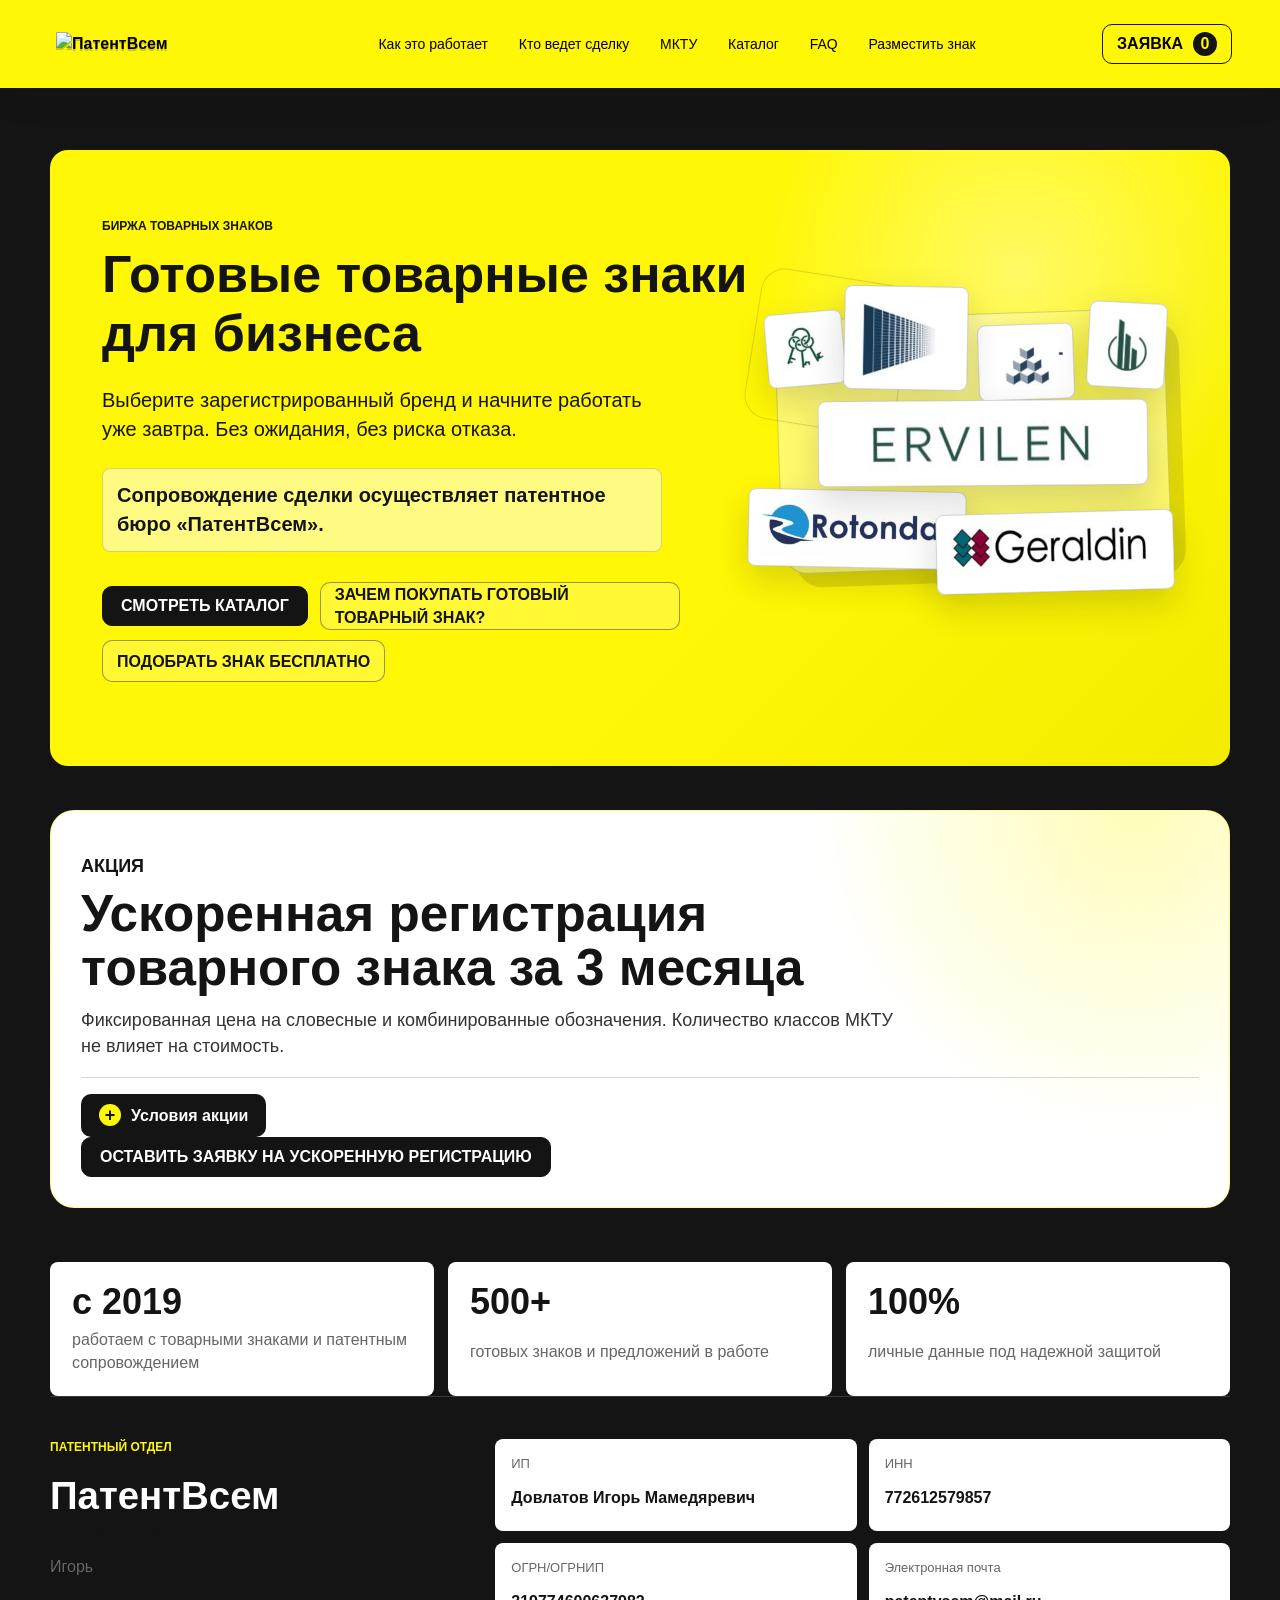
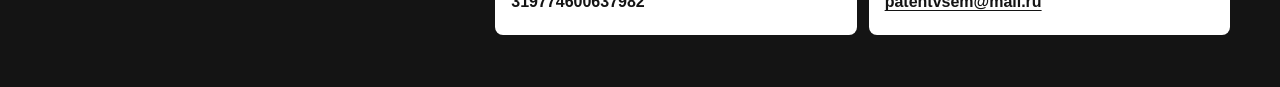
==== commit 0bca24b3: "Split site into multi-page structure" ====
--- a/index.html
+++ b/index.html
@@ -9,18 +9,18 @@
     <link rel="icon" href="https://static.tildacdn.com/tild3936-6536-4264-a139-376339393034/LOGO.png">
     <link rel="stylesheet" href="styles.css">
   </head>
-  <body>
+  <body class="home-page">
     <header class="site-header">
-      <a class="brand" href="#catalog" aria-label="ПатентВсем">
+      <a class="brand" href="index.html" aria-label="ПатентВсем">
         <img class="brand-logo" src="https://static.tildacdn.com/tild3936-6536-4264-a139-376339393034/LOGO.png" alt="ПатентВсем">
       </a>
       <nav class="main-nav" aria-label="Основная навигация">
-        <a href="#how">Как это работает</a>
-        <a href="#team">Кто ведет сделку</a>
-        <a href="#mktu">МКТУ</a>
-        <a href="#catalog">Каталог</a>
-        <a href="#faq">FAQ</a>
-        <a href="#place">Разместить знак</a>
+        <a href="about.html#how">Как это работает</a>
+        <a href="about.html#team">Кто ведет сделку</a>
+        <a href="mktu.html">МКТУ</a>
+        <a href="catalog.html">Каталог</a>
+        <a href="faq.html">FAQ</a>
+        <a href="place.html">Разместить знак</a>
       </nav>
       <button class="header-cart" type="button" data-open-cart>
         <span>Заявка</span>
@@ -36,12 +36,12 @@
           <p>Выберите зарегистрированный бренд и начните работать уже завтра. Без ожидания, без риска отказа.</p>
           <p class="hero-note">Сопровождение сделки осуществляет патентное бюро «ПатентВсем».</p>
           <div class="hero-actions">
-            <a class="button button-accent" href="#catalog">Смотреть каталог</a>
-            <a class="button button-ghost" href="#why-buy">Зачем покупать готовый товарный знак?</a>
+            <a class="button button-accent" href="catalog.html">Смотреть каталог</a>
+            <a class="button button-ghost" href="about.html#why-buy">Зачем покупать готовый товарный знак?</a>
             <a class="button button-ghost" href="#lead" data-open-lead>Подобрать знак бесплатно</a>
           </div>
         </div>
-        <a class="hero-visual" href="#catalog" aria-label="Смотреть каталог товарных знаков">
+        <a class="hero-visual" href="catalog.html" aria-label="Смотреть каталог товарных знаков">
           <div class="brand-stage" aria-hidden="true">
             <div class="hero-logo-board">
               <span class="hero-logo-tile logo-key"><img src="assets/logos/logo-key.png" alt=""></span>
--- a/styles.css
+++ b/styles.css
@@ -30,6 +30,17 @@
   scroll-margin-top: 112px;
 }
 
+.home-page .info-band,
+.home-page .service-band,
+.home-page .deal-section,
+.home-page .mktu-section,
+.home-page .catalog-shell,
+.home-page .request-section,
+.home-page .admin-section,
+.home-page .faq-section {
+  display: none;
+}
+
 body {
   margin: 0;
   background:
@@ -409,6 +420,7 @@
   font-size: clamp(34px, 5vw, 68px);
 }
 
+.catalog-head h1,
 .catalog-head h2 {
   font-size: clamp(32px, 4.5vw, 58px);
 }
@@ -706,7 +718,10 @@
   border-bottom: 1px solid var(--line);
 }
 
+.info-band h1,
 .info-band h2,
+.request-section h1,
+.request-section h1,
 .request-section h2,
 .admin-section h2 {
   font-size: clamp(28px, 4vw, 46px);
@@ -752,6 +767,7 @@
   align-self: start;
 }
 
+.service-heading h1,
 .service-heading h2 {
   font-size: clamp(30px, 4vw, 52px);
 }
@@ -810,7 +826,9 @@
   border-top: 1px solid var(--line);
 }
 
+.deal-copy h1,
 .deal-copy h2,
+.mktu-head h1,
 .mktu-head h2 {
   font-size: clamp(30px, 4vw, 52px);
 }
@@ -1056,6 +1074,7 @@
   margin-bottom: 24px;
 }
 
+.faq-head h1,
 .faq-head h2 {
   font-size: clamp(32px, 4.5vw, 58px);
 }
@@ -1791,13 +1810,20 @@
   color: #ffffff;
 }
 
+.catalog-head h1,
 .catalog-head h2,
+.info-band h1,
 .info-band h2,
+.service-heading h1,
 .service-heading h2,
+.deal-copy h1,
 .deal-copy h2,
+.mktu-head h1,
 .mktu-head h2,
+.request-section h1,
 .request-section h2,
 .admin-section h2,
+.faq-head h1,
 .faq-head h2,
 .footer-brand h2 {
   color: #ffffff;
@@ -1805,11 +1831,17 @@
   letter-spacing: -0.025em;
 }
 
+.catalog-head h1::first-line,
 .catalog-head h2::first-line,
+.info-band h1::first-line,
 .info-band h2::first-line,
+.service-heading h1::first-line,
 .service-heading h2::first-line,
+.deal-copy h1::first-line,
 .deal-copy h2::first-line,
+.mktu-head h1::first-line,
 .mktu-head h2::first-line,
+.faq-head h1::first-line,
 .faq-head h2::first-line {
   color: #fff705;
 }
@@ -2521,11 +2553,13 @@
 body .request-section .request-copy,
 body .request-section .request-copy *,
 body .request-section .request-copy .eyebrow,
+body .request-section .request-copy h1,
 body .request-section .request-copy h2,
 body .request-section .request-copy p {
   color: #141414 !important;
 }
 
+body .request-section .request-copy h1,
 body .request-section .request-copy h2 {
   text-shadow: none;
 }
@@ -2652,11 +2686,16 @@
 }
 
 .hero h1,
+.service-heading h1,
 .service-heading h2,
+.deal-copy h1,
 .deal-copy h2,
+.mktu-head h1,
 .mktu-head h2,
+.request-section h1,
 .request-section h2,
 .admin-section h2,
+.faq-head h1,
 .faq-head h2,
 .footer-brand h2 {
   letter-spacing: 0;
@@ -2718,8 +2757,11 @@
   top: 128px;
 }
 
+.service-heading h1,
 .service-heading h2,
+.deal-copy h1,
 .deal-copy h2,
+.mktu-head h1,
 .mktu-head h2 {
   font-size: 46px;
   line-height: 1.12;
@@ -2816,8 +2858,11 @@
     gap: 26px;
   }
 
+  .service-heading h1,
   .service-heading h2,
+  .deal-copy h1,
   .deal-copy h2,
+  .mktu-head h1,
   .mktu-head h2 {
     font-size: 38px;
   }
@@ -2919,12 +2964,18 @@
     padding-bottom: 58px;
   }
 
+  .info-band h1,
   .info-band h2,
+  .service-heading h1,
   .service-heading h2,
+  .deal-copy h1,
   .deal-copy h2,
+  .mktu-head h1,
   .mktu-head h2,
+  .request-section h1,
   .request-section h2,
   .admin-section h2,
+  .faq-head h1,
   .faq-head h2 {
     font-size: 34px;
     line-height: 1.12;
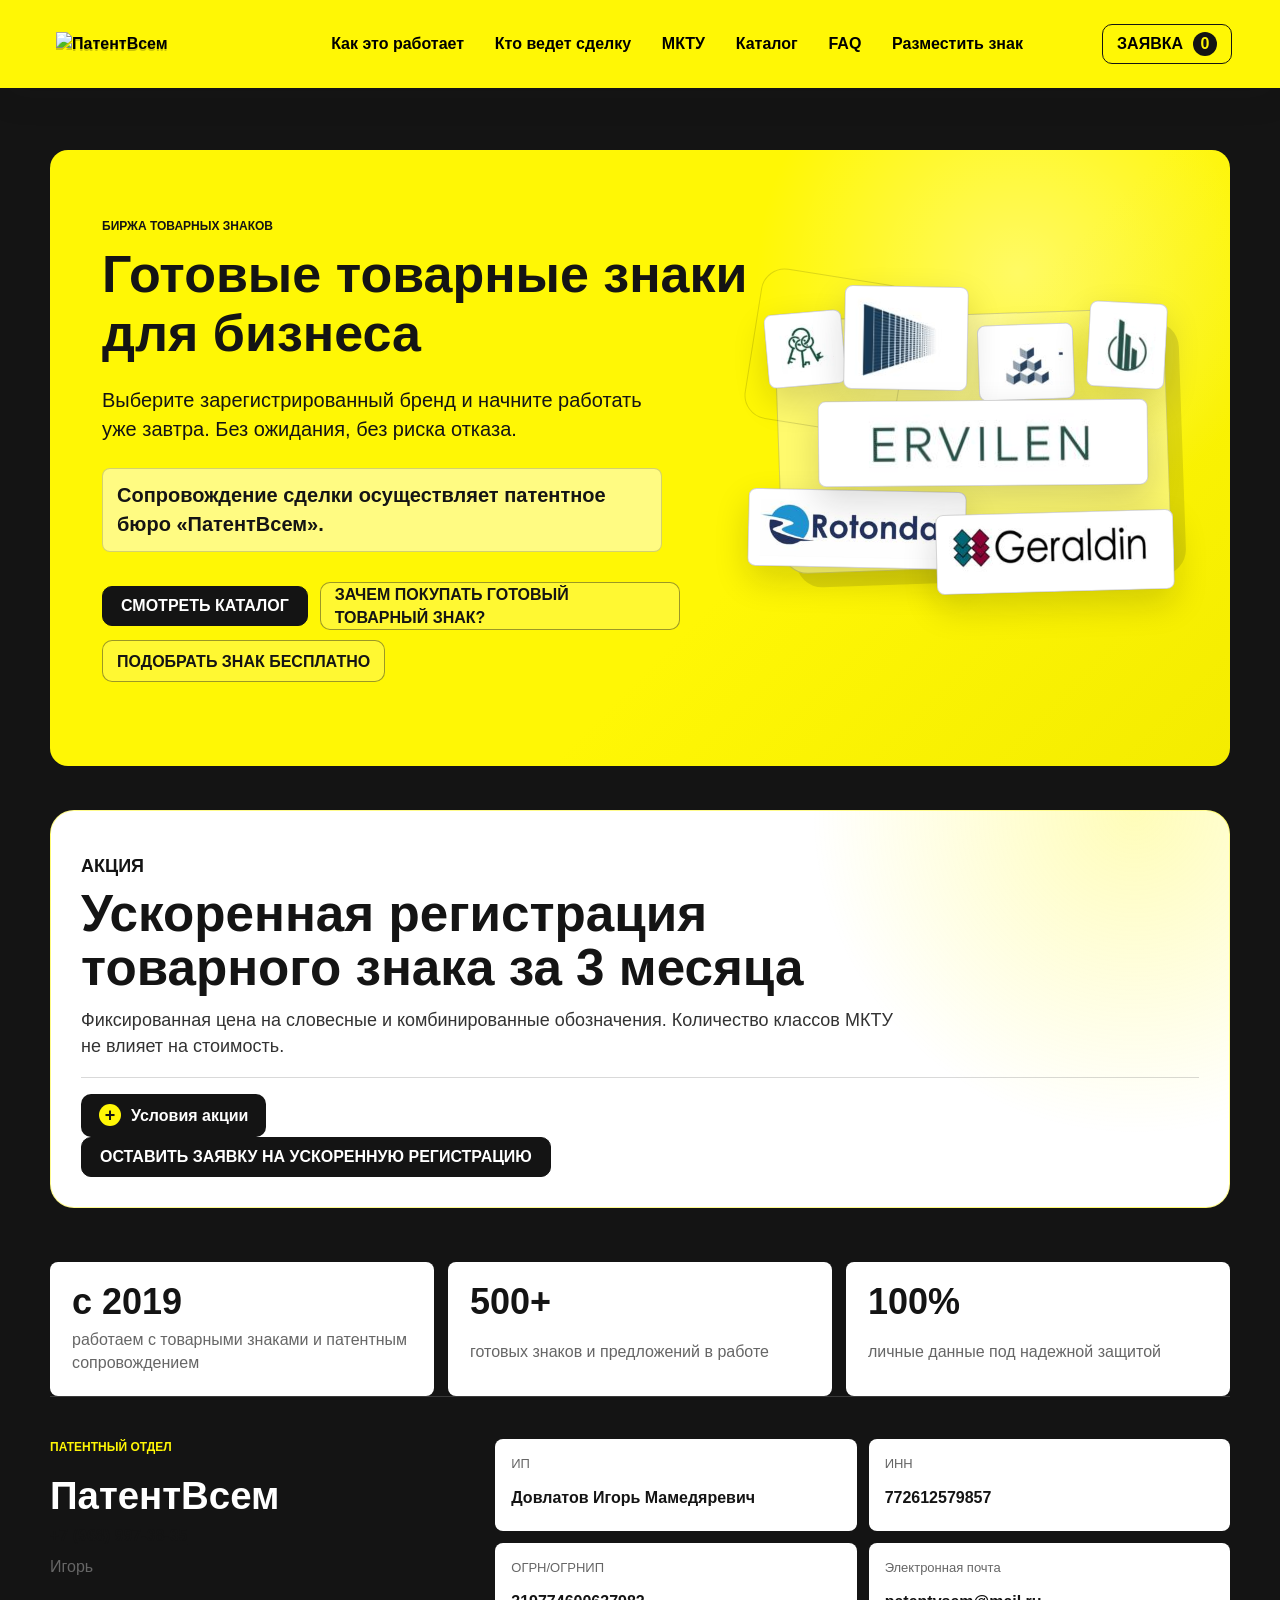
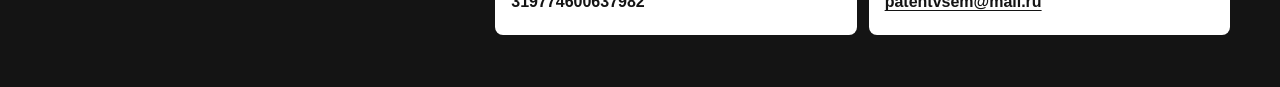
==== commit d143beca: "Clean up site structure and QA flows" ====
--- a/index.html
+++ b/index.html
@@ -1,15 +1,15 @@
-<!doctype html>
+﻿<!doctype html>
 <html lang="ru">
   <head>
     <meta charset="utf-8">
     <meta name="viewport" content="width=device-width, initial-scale=1">
     <meta name="format-detection" content="telephone=no">
     <title>Биржа товарных знаков - ПатентВсем</title>
-    <meta name="description" content="Каталог готовых товарных знаков с фильтрами по МКТУ, скидкам и типу бизнеса.">
+    <meta name="description" content="Биржа готовых товарных знаков ПатентВсем: быстрый старт бренда, каталог знаков, подбор МКТУ и сопровождение сделки.">
     <link rel="icon" href="https://static.tildacdn.com/tild3936-6536-4264-a139-376339393034/LOGO.png">
     <link rel="stylesheet" href="styles.css">
   </head>
-  <body class="home-page">
+  <body>
     <header class="site-header">
       <a class="brand" href="index.html" aria-label="ПатентВсем">
         <img class="brand-logo" src="https://static.tildacdn.com/tild3936-6536-4264-a139-376339393034/LOGO.png" alt="ПатентВсем">
@@ -74,356 +74,6 @@
         <div><strong>500+</strong><span>готовых знаков и предложений в работе</span></div>
         <div><strong>100%</strong><span>личные данные под надежной защитой</span></div>
       </section>
-
-      <section class="info-band" id="how">
-        <div>
-          <p class="eyebrow">Сделка через ПатентВсем</p>
-          <h2>Три шага до бренда, который уже прошел регистрацию</h2>
-        </div>
-        <ol class="steps">
-          <li><strong>Шаг 1. Вы оставляете заявку</strong><span>Выбираете знак в каталоге или описываете задачу. Мы проверяем досье и связываемся с вами.</span></li>
-          <li><strong>Шаг 2. Согласовываем стоимость</strong><span>При необходимости ведем переговоры с текущим правообладателем. Фиксируем итоговую цену в договоре без сюрпризов.</span></li>
-          <li><strong>Шаг 3. Передаем исключительное право</strong><span>Готовим договор, подаем документы в Роспатент и сопровождаем сделку до получения свидетельства на имя вашей компании.</span></li>
-        </ol>
-      </section>
-
-      <section class="service-band" id="why-buy">
-        <div class="service-heading">
-          <p class="eyebrow">Зачем покупать готовый товарный знак?</p>
-          <h2>Готовый бренд экономит месяцы и снижает юридический риск</h2>
-        </div>
-        <div class="benefit-grid">
-          <article><span class="benefit-icon" aria-hidden="true"><svg viewBox="0 0 64 64" fill="none" stroke="currentColor" stroke-width="3.4" stroke-linecap="round" stroke-linejoin="round"><path class="icon-paper" fill="#fff" fill-opacity=".78" d="M32 7 50 14v14c0 13-7 22-18 28-11-6-18-15-18-28V14l18-7Z"/><path d="M32 7 50 14v14c0 13-7 22-18 28-11-6-18-15-18-28V14l18-7Z"/><path d="M25 27h14"/><path d="m23 35 7 7 14-18"/><circle class="icon-dot" fill="currentColor" stroke="none" cx="46" cy="18" r="3"/></svg></span><h3>Регистрация уже пройдена</h3><p>Проверен Роспатентом, внесен в госреестр. Никакой бумажной волокиты.</p></article>
-          <article><span class="benefit-icon" aria-hidden="true"><svg viewBox="0 0 64 64" fill="none" stroke="currentColor" stroke-width="3.4" stroke-linecap="round" stroke-linejoin="round"><path class="icon-paper" fill="#fff" fill-opacity=".78" d="M18 13h25l7 7v31H18V13Z"/><path d="M18 13h25l7 7v31H18V13Z"/><path d="M43 13v8h8"/><path d="M25 29h15"/><path d="M25 38h10"/><path class="icon-accent" d="M14 24H7"/><path class="icon-accent" d="M15 34H6"/><path class="icon-accent" d="M14 44H8"/><path d="M44 43c4-2 6-5 6-9"/><path d="m45 35 5-5 5 5"/></svg></span><h3>От 1 дня до старта</h3><p>Передача по договору: вы получаете права сразу после сделки, а не через 12 месяцев.</p></article>
-          <article><span class="benefit-icon" aria-hidden="true"><svg viewBox="0 0 64 64" fill="none" stroke="currentColor" stroke-width="3.4" stroke-linecap="round" stroke-linejoin="round"><path class="icon-paper" fill="#fff" fill-opacity=".78" d="M11 20h18l5 6h20v28H11V20Z"/><path d="M11 20h18l5 6h20v28H11V20Z"/><path d="M18 34h16"/><path d="M18 43h10"/><circle cx="43" cy="41" r="8"/><path d="m49 47 7 7"/><path class="icon-accent" d="m39 41 3 3 6-7"/></svg></span><h3>Прозрачная история</h3><p>Чистая юридическая судьба: без оспариваний и серых зон. Предоставим полное досье.</p></article>
-          <article><span class="benefit-icon" aria-hidden="true"><svg viewBox="0 0 64 64" fill="none" stroke="currentColor" stroke-width="3.4" stroke-linecap="round" stroke-linejoin="round"><path class="icon-paper" fill="#fff" fill-opacity=".78" d="M14 18h16l8 8-17 17-7-7V18Z"/><path d="M14 18h16l8 8-17 17-7-7V18Z"/><path class="icon-paper" fill="#fff" fill-opacity=".78" d="M50 18H34l-8 8 17 17 7-7V18Z"/><path d="M50 18H34l-8 8 17 17 7-7V18Z"/><path d="m25 35 6-6 9 9c2 2 2 5 0 7s-5 2-7 0l-8-8"/><path d="m20 43 8 8c2 2 5 2 7 0l3-3"/><path class="icon-accent" d="M19 55h26"/><path d="M17 24h6"/><path d="M41 24h6"/></svg></span><h3>Можно торговаться</h3><p>Цена фиксируется в договоре, но вы можете сделать встречное предложение владельцу.</p></article>
-          <article><span class="benefit-icon" aria-hidden="true"><svg viewBox="0 0 64 64" fill="none" stroke="currentColor" stroke-width="3.4" stroke-linecap="round" stroke-linejoin="round"><path class="icon-paper" fill="#fff" fill-opacity=".78" d="M17 12h31v42H17V12Z"/><path d="M17 12h31v42H17V12Z"/><path d="M24 23h17"/><path d="M24 31h12"/><circle cx="41" cy="44" r="10"/><path class="icon-accent" d="m35 44 5 5 9-13"/><path d="M13 17h8"/><path d="M13 25h8"/></svg></span><h3>Без отказа</h3><p>В отличие от самостоятельной подачи, здесь нет риска получить отказ в регистрации.</p></article>
-          <article><span class="benefit-icon" aria-hidden="true"><svg viewBox="0 0 64 64" fill="none" stroke="currentColor" stroke-width="3.4" stroke-linecap="round" stroke-linejoin="round"><path class="icon-paper" fill="#fff" fill-opacity=".78" d="M24 16h16v9H24v-9Z"/><path d="M24 16h16v9H24v-9Z"/><path d="M32 25v29"/><path d="M20 54h24"/><path d="M18 28h28"/><path d="m18 28-8 16h16l-8-16Z"/><path d="m46 28-8 16h16l-8-16Z"/><path class="icon-accent" d="M14 44h8"/><path class="icon-accent" d="M42 44h8"/></svg></span><h3>Поддержка юриста</h3><p>Сделка сопровождается патентным поверенным. Риски контролируются на каждом этапе.</p></article>
-        </div>
-      </section>
-
-      <section class="deal-section" id="team">
-        <div class="deal-copy">
-          <p class="eyebrow">Кто ведет сделку</p>
-          <h2>Площадка действует от имени патентного бюро «ПатентВсем»</h2>
-          <p>Мы не просто публикуем объявления, а сопровождаем каждый переход прав: от проверки досье до подачи договора в Роспатент. Среди клиентов - маркетплейсы, IT-стартапы и розничные сети, которые запускали линейки под купленными знаками.</p>
-        </div>
-        <div class="team-grid">
-          <article class="expert-card">
-            <strong>к.т.н. Довлатов Игорь Мамедяревич</strong>
-            <span>экспертное сопровождение сделок</span>
-            <div class="expert-links">
-              <a href="https://tenchat.ru/Dovlatov_IM" target="_blank" rel="noopener">TenChat</a>
-              <a href="https://www.dissercat.com/content/obosnovanie-parametrov-i-razrabotka-kombinirovannogo-retsirkulyatora-obezzarazhivayushchego?ysclid=mpqzo1k6hl870329212" target="_blank" rel="noopener">Диссертация</a>
-            </div>
-          </article>
-          <article class="expert-card">
-            <strong>к.т.н. Павкин Дмитрий Юрьевич</strong>
-            <span>член Совета молодых ученых РАН</span>
-            <div class="expert-links">
-              <a href="https://yras.ru/about/members/668-pavkin-dmitrij-yurevich.html?ysclid=mpqzjvh069353944851" target="_blank" rel="noopener">Совет молодых ученых</a>
-              <a href="https://rscf.ru/project/25-76-10079/" target="_blank" rel="noopener">РНФ</a>
-              <a href="https://leader-id.ru/users/27548?ysclid=mpqzk0kudg430711179" target="_blank" rel="noopener">Leader-ID</a>
-            </div>
-          </article>
-          <article class="expert-card"><a href="https://rospatent.gov.ru/en/patent-attorneys/957" target="_blank" rel="noopener">Беркутова Наталья Николаевна</a><span>патентный поверенный №957</span><div class="expert-links"><a href="https://rospatent.gov.ru/en/patent-attorneys/957" target="_blank" rel="noopener">Квалификация</a></div></article>
-          <article class="expert-card"><a href="https://rospatent.gov.ru/en/patent-attorneys/2527" target="_blank" rel="noopener">Зайков Иван Александрович</a><span>патентный поверенный №2527</span><div class="expert-links"><a href="https://rospatent.gov.ru/en/patent-attorneys/2527" target="_blank" rel="noopener">Квалификация</a></div></article>
-          <article class="expert-card"><a href="https://rospatent.gov.ru/en/patent-attorneys/1905" target="_blank" rel="noopener">Абраменко Олег Игоревич</a><span>партнер, патентный поверенный №1905</span><div class="expert-links"><a href="https://rospatent.gov.ru/en/patent-attorneys/1905" target="_blank" rel="noopener">Квалификация</a></div></article>
-        </div>
-      </section>
-
-      <section class="mktu-section" id="mktu">
-        <div class="mktu-head">
-          <div>
-            <p class="eyebrow">Подсказка для выбора</p>
-            <h2>Подбор класса МКТУ</h2>
-            <p>Начните с популярных направлений или откройте полный справочник. Нажмите на номер класса, чтобы увидеть описание и примеры товаров или услуг.</p>
-          </div>
-          <a class="button button-dark" href="#mktu-directory">Открыть справочник</a>
-        </div>
-        <div class="mktu-layout">
-          <section class="mktu-panel">
-            <div class="mktu-panel-head">
-              <h3>Часто используемые</h3>
-              <p>Быстрый выбор для типовых бизнесов и готовых знаков из каталога.</p>
-            </div>
-            <div class="mktu-grid">
-              <article><button type="button" data-mktu-preview="3">3</button><h3>Косметика и бытовая химия</h3><p>Кремы, шампуни, духи, дезодоранты, чистящие средства.</p></article>
-              <article><button type="button" data-mktu-preview="5">5</button><h3>Фармацевтика и БАДы</h3><p>Лекарства, витамины, пластыри, антисептики, товары гигиены.</p></article>
-              <article><button type="button" data-mktu-preview="9">9</button><h3>Электроника и ПО</h3><p>Приложения, устройства, аксессуары, камеры, приборы, оптика.</p></article>
-              <article><button type="button" data-mktu-preview="25">25</button><h3>Одежда и обувь</h3><p>Повседневная и спортивная одежда, обувь, головные уборы.</p></article>
-              <article><button type="button" data-mktu-preview="30">30</button><h3>Продукты питания</h3><p>Кофе, чай, хлеб, сладости, специи, соусы, крупы.</p></article>
-              <article><button type="button" data-mktu-preview="35">35</button><h3>Реклама и торговля</h3><p>Маркетинг, интернет-магазины, розница, управление бизнесом.</p></article>
-              <article><button type="button" data-mktu-preview="39">39</button><h3>Логистика и доставка</h3><p>Перевозки, хранение, доставка, упаковка и организация поездок.</p></article>
-              <article><button type="button" data-mktu-preview="41">41</button><h3>Образование и спорт</h3><p>Курсы, школы, фитнес-клубы, мероприятия и развлечения.</p></article>
-              <article><button type="button" data-mktu-preview="42">42</button><h3>IT, наука и дизайн</h3><p>Разработка ПО, сайты, SaaS, дизайн, исследования и экспертиза.</p></article>
-              <article><button type="button" data-mktu-preview="43">43</button><h3>Общепит и отели</h3><p>Рестораны, доставка еды, гостиницы, хостелы, кейтеринг.</p></article>
-              <article><button type="button" data-mktu-preview="44">44</button><h3>Медицина и красота</h3><p>Клиники, стоматологии, салоны красоты, SPA, ветеринария.</p></article>
-            </div>
-          </section>
-          <section class="mktu-panel mktu-finder" id="mktu-directory">
-            <div class="mktu-panel-head">
-              <h3>Все классы МКТУ</h3>
-              <p>Введите товар или услугу, либо выберите номер класса вручную.</p>
-            </div>
-            <label class="mktu-search">
-              <span>Поиск по товару или услуге</span>
-              <input type="search" placeholder="Например: одежда, доставка, приложение" data-mktu-search>
-            </label>
-            <div class="mktu-class-groups">
-              <div>
-                <h4>Товары</h4>
-                <div class="mktu-number-list" data-mktu-goods></div>
-              </div>
-              <div>
-                <h4>Услуги</h4>
-                <div class="mktu-number-list" data-mktu-services></div>
-              </div>
-            </div>
-            <div class="mktu-search-results" data-mktu-results></div>
-            <article class="mktu-detail" data-mktu-detail></article>
-          </section>
-        </div>
-      </section>
-
-      <section class="catalog-shell" id="catalog">
-        <div class="catalog-head">
-          <div>
-            <p class="eyebrow">Каталог готовых брендов</p>
-            <h2>Все знаки готовы к передаче</h2>
-            <p>Все знаки прошли экспертизу Роспатента. Используйте фильтры по классу МКТУ, цене и названию.</p>
-          </div>
-          <button class="button button-dark" type="button" data-open-cart>Открыть заявку</button>
-        </div>
-
-        <div class="toolbar" aria-label="Фильтры каталога">
-          <label class="search-field">
-            <span>Поиск</span>
-            <input type="search" data-search placeholder="Номер, МКТУ или бизнес">
-          </label>
-          <label>
-            <span>МКТУ</span>
-            <select data-class-filter>
-              <option value="">Все классы</option>
-            </select>
-          </label>
-          <label>
-            <span>Скидка</span>
-            <select data-discount-filter>
-              <option value="">Все знаки</option>
-              <option value="discount">Есть скидка</option>
-            </select>
-          </label>
-          <label>
-            <span>Что за бизнес</span>
-            <select data-business-filter>
-              <option value="">Любой бизнес</option>
-            </select>
-          </label>
-          <label>
-            <span>Сортировка</span>
-            <select data-sort>
-              <option value="default">По порядку</option>
-              <option value="price-asc">Цена ниже</option>
-              <option value="classes-desc">Больше классов</option>
-            </select>
-          </label>
-        </div>
-
-        <div class="catalog-meta">
-          <span data-result-count></span>
-          <button class="link-button" type="button" data-reset>Сбросить фильтры</button>
-        </div>
-
-        <section class="grid" data-grid aria-live="polite"></section>
-        <div class="pagination" data-pagination></div>
-      </section>
-
-      <section class="request-section" id="place">
-        <div class="request-copy">
-          <p class="eyebrow">Для владельцев знаков</p>
-          <h2>Разместить знак на бирже</h2>
-          <p>Форма не публикует знак автоматически. Заявка уходит сотруднику, после проверки знак добавляется через админку.</p>
-        </div>
-        <form class="request-form" data-place-form>
-          <label>Имя<input name="name" required></label>
-          <label>Телефон<input name="phone" required inputmode="tel"></label>
-          <label>Email<input name="email" type="email"></label>
-          <label>Номер свидетельства<input name="certificate" required></label>
-          <label>Описание знака<textarea name="description" rows="4" placeholder="История, классы МКТУ, желаемая цена"></textarea></label>
-          <label class="privacy-consent">
-            <input type="checkbox" name="privacy" required checked>
-            <span>Нажимая кнопку «Отправить заявку», вы соглашаетесь с <a href="https://patentvsem.ru/privacy" target="_blank" rel="noopener">политикой обработки персональных данных</a>.</span>
-          </label>
-          <button class="button button-dark" type="submit">Отправить заявку</button>
-          <p class="form-note" data-place-status></p>
-        </form>
-      </section>
-
-      <section class="admin-section" id="admin" data-admin-section hidden>
-        <div class="admin-copy">
-          <p class="eyebrow">Кабинет сотрудника</p>
-          <h2>Добавить знак в каталог без кода</h2>
-          <p>Заполните номер свидетельства, классы МКТУ, ссылку Роспатента, цену и визуал. Карточка сохранится в браузере сотрудника и сразу появится в каталоге.</p>
-          <div class="admin-note">
-            <strong>Важно</strong>
-            <span>Это локальная админка для ручного наполнения. После подключения backend эти же поля можно перенести в серверную панель.</span>
-          </div>
-        </div>
-        <form class="admin-form" data-admin-form>
-          <label>Название карточки<input name="title" required placeholder="Например: AURA BEAUTY"></label>
-          <label>Номер свидетельства<input name="certificate" required placeholder="Например: 1113022"></label>
-          <label>Ссылка на Роспатент / ФИПС<input name="registry" type="url" placeholder="https://www1.fips.ru/..."></label>
-          <label>Классы МКТУ<input name="classes" required placeholder="3, 5, 35"></label>
-          <label>Цена<input name="price" required placeholder="от 100 000 руб. за класс"></label>
-          <label>Что за бизнес<input name="business" required placeholder="косметика, маркетплейсы"></label>
-          <label>Текст логотипа<input name="logo" placeholder="AURA"></label>
-          <label>Фото / логотип, URL<input name="image" type="url" placeholder="https://site.ru/logo.jpg"></label>
-          <label>Описание для сотрудника<textarea name="description" rows="3" placeholder="Кратко: кому подходит, особенности, комментарии по лоту"></textarea></label>
-          <div class="admin-actions">
-            <label class="checkbox"><input type="checkbox" name="discount"> <span>Есть скидка</span></label>
-            <button class="button button-dark" type="submit">Добавить в каталог</button>
-          </div>
-          <p class="form-note" data-admin-status></p>
-        </form>
-        <div class="admin-manager">
-          <div class="admin-manager-head">
-            <div>
-              <h3>Добавленные карточки</h3>
-              <p>Локальные карточки сотрудника: их можно удалить или скачать JSON для переноса в базу.</p>
-            </div>
-            <button class="button button-outline" type="button" data-export-custom>Скачать JSON</button>
-          </div>
-          <div class="admin-list" data-admin-list></div>
-        </div>
-      </section>
-
-      <section class="faq-section" id="faq">
-        <div class="faq-head">
-          <p class="eyebrow">Вопросы и ответы</p>
-          <h2>FAQ по покупке готового товарного знака</h2>
-          <p>Собрали частые вопросы о юридической чистоте, сроках, стоимости, маркетплейсах и передаче прав.</p>
-        </div>
-        <div class="faq-list">
-          <details open>
-            <summary>Что такое готовый товарный знак?</summary>
-            <p>Это уже зарегистрированный в Роспатенте товарный знак: свидетельство есть, знак действует. Вы приобретаете исключительные права на него, а не регистрируете новый с нуля.</p>
-          </details>
-          <details>
-            <summary>Зачем покупать готовый знак, а не регистрировать свой?</summary>
-            <p>Главные причины - скорость, гарантия и удобство. Переход прав обычно занимает 1-2 месяца, самостоятельная регистрация - 12+ месяцев. Знак уже прошел экспертизу, поэтому нет риска отказа.</p>
-          </details>
-          <details>
-            <summary>Чем покупка отличается от аренды или лицензии?</summary>
-            <p>При покупке вы становитесь единственным правообладателем. При лицензии вы только временно используете знак, а правообладатель остается прежним.</p>
-          </details>
-          <details>
-            <summary>Как проходит сделка по покупке товарного знака?</summary>
-            <p>Вы выбираете знак или описываете задачу, мы проверяем досье, согласовываем цену, заключаем договор отчуждения, подаем документы в Роспатент и сопровождаем переход прав до внесения изменений в реестр.</p>
-          </details>
-          <details>
-            <summary>Какие документы я получу после покупки?</summary>
-            <p>Договор отчуждения, акт приема-передачи прав, уведомление Роспатента о внесении изменений в реестр и свидетельство на товарный знак с указанием вас или вашей компании как правообладателя.</p>
-          </details>
-          <details>
-            <summary>Можно ли купить знак дистанционно?</summary>
-            <p>Да. Мы работаем по всей России. Документы можно подписать электронной подписью или через курьерский обмен, а подача в Роспатент проходит онлайн.</p>
-          </details>
-          <details>
-            <summary>Когда можно пользоваться знаком после оплаты?</summary>
-            <p>Использовать знак для маркировки товаров или услуг можно после подписания договора. Формальная регистрация перехода прав занимает 1-2 месяца.</p>
-          </details>
-          <details>
-            <summary>Гарантирована ли юридическая чистота лотов?</summary>
-            <p>Каждый знак перед публикацией проходит аудит: проверяем цепочку прав, уплату пошлин, отсутствие обременений, залогов и спорной истории.</p>
-          </details>
-          <details>
-            <summary>Может ли кто-то оспорить знак после покупки?</summary>
-            <p>Мы минимизируем риски до сделки. Если знак зарегистрирован более трех лет и использовался правообладателем, риск оспаривания ниже. В договор включаются гарантии продавца о законности прав.</p>
-          </details>
-          <details>
-            <summary>Что будет, если знак не использовать?</summary>
-            <p>Товарный знак могут аннулировать за неиспользование в течение трех лет подряд. После покупки важно начать реальное применение: упаковка, сайт, реклама, документы и продажи.</p>
-          </details>
-          <details>
-            <summary>Из чего складывается цена готового товарного знака?</summary>
-            <p>Цена устанавливается текущим правообладателем и зависит от затрат на регистрацию, числа классов, силы названия, ассоциаций и коммерческой ценности бренда.</p>
-          </details>
-          <details>
-            <summary>Можно ли предложить свою цену и поторговаться?</summary>
-            <p>Да. Мы передаем встречное предложение владельцу. Часть сделок закрывается с дисконтом 5-15%, итоговая стоимость фиксируется в договоре.</p>
-          </details>
-          <details>
-            <summary>Есть ли рассрочка или оплата частями?</summary>
-            <p>В ряде случаев возможно разделить платеж: часть при подписании договора, остаток после получения свидетельства. Условия обсуждаются индивидуально.</p>
-          </details>
-          <details>
-            <summary>Для каких бизнесов покупка готового знака особенно выгодна?</summary>
-            <p>Для маркетплейсов, стартапов, новых продуктовых линеек, производства, розницы, IT-сервисов и компаний, которым нужно быстро выйти на рынок с защищенным названием.</p>
-          </details>
-          <details>
-            <summary>Можно ли купить знак для одного класса МКТУ, а использовать для другого?</summary>
-            <p>Нет. Охрана действует только по товарам и услугам, указанным в свидетельстве. Если нужны другие классы, мы подберем подходящий знак или зарегистрируем новый.</p>
-          </details>
-          <details>
-            <summary>Как подобрать знак под мои товары или услуги?</summary>
-            <p>Используйте фильтр по классам МКТУ в каталоге. Если подходящего варианта нет, оставьте заявку на подбор: мы предложим 3-5 вариантов из открытой и закрытой базы.</p>
-          </details>
-          <details>
-            <summary>Что нужно делать после получения свидетельства?</summary>
-            <p>Поставить знак на учет как нематериальный актив, начать фактическое использование и следить за сроком продления. Регистрация продлевается каждые 10 лет.</p>
-          </details>
-          <details>
-            <summary>Вы помогаете с защитой знака после покупки?</summary>
-            <p>Да. Патентный поверенный консультирует по нарушениям, претензиям, защите прав и внесению знака в Таможенный реестр для защиты от контрафакта.</p>
-          </details>
-          <details>
-            <summary>Что делать, если придуманное мной название уже занято?</summary>
-            <p>Можно купить готовый знак с похожим названием, выбрать альтернативу или попробовать договориться с владельцем. Мы помогаем подобрать близкие по смыслу варианты.</p>
-          </details>
-          <details>
-            <summary>Можно ли зарегистрировать название на русском и английском?</summary>
-            <p>Да. Часто регистрируют или покупают два отдельных знака - на кириллице и латинице. Это усиливает защиту бренда в разных написаниях.</p>
-          </details>
-          <details>
-            <summary>Как проверить, действует ли товарный знак?</summary>
-            <p>Мы предоставляем данные из Государственного реестра товарных знаков. Также знак можно проверить на сайте Роспатента по номеру свидетельства.</p>
-          </details>
-          <details>
-            <summary>Переходят ли по договору права на домен и логотип?</summary>
-            <p>Товарный знак, домен и логотип могут быть разными объектами. Домен и логотип передаются отдельными соглашениями, если владелец готов включить их в сделку.</p>
-          </details>
-          <details>
-            <summary>Сколько стоит переоформление знака на покупателя?</summary>
-            <p>Госпошлина за регистрацию перехода исключительного права обычно составляет 13 500 рублей, если не меняется перечень товаров и услуг.</p>
-          </details>
-          <details>
-            <summary>Нужно ли платить налоги при покупке товарного знака?</summary>
-            <p>Юридические лица учитывают знак как нематериальный актив. Физическим лицам и ИП лучше дополнительно проконсультироваться с бухгалтером по своей системе налогообложения.</p>
-          </details>
-          <details>
-            <summary>Обязателен ли товарный знак для Wildberries, Ozon и других маркетплейсов?</summary>
-            <p>Для многих категорий маркетплейсы требуют свидетельство на товарный знак. Готовый знак помогает быстрее подтвердить права и защититься от блокировок и копирования.</p>
-          </details>
-          <details>
-            <summary>Можно ли продавать товары под купленным знаком сразу после сделки?</summary>
-            <p>Да, после подписания договора вы вправе использовать знак. Регистрация перехода прав займет время, но у вас уже будут подтверждающие документы.</p>
-          </details>
-          <details>
-            <summary>Действует ли российский товарный знак за границей?</summary>
-            <p>Нет, охрана действует на территории РФ. Для других стран нужна международная регистрация или национальные заявки. Мы можем проконсультировать по расширению охраны.</p>
-          </details>
-          <details>
-            <summary>Что значит «закрытая база» товарных знаков?</summary>
-            <p>Это знаки, которые владельцы не публикуют в открытом каталоге. Мы показываем их точечно после анализа вашей задачи, сферы деятельности и бюджета.</p>
-          </details>
-          <details>
-            <summary>Как получить подборку знаков под мой бизнес бесплатно?</summary>
-            <p>Оставьте заявку на сайте, опишите сферу деятельности и бюджет. Специалист свяжется с вами и подготовит варианты из открытого каталога и закрытой базы.</p>
-          </details>
-        </div>
-      </section>
-
     </main>
 
     <footer class="site-footer">
@@ -474,101 +124,8 @@
         </form>
       </div>
     </div>
-
-    <template data-card-template>
-      <article class="tm-card">
-        <button class="favorite-button" type="button" data-favorite aria-label="Добавить в избранное">♡</button>
-        <div class="tm-logo" data-logo></div>
-        <div class="tm-card-body">
-          <p class="tm-type">Товарный знак</p>
-          <h2 data-title></h2>
-          <a class="registry-link" data-registry target="_blank" rel="noopener">Проверить в реестре</a>
-          <div class="class-list" data-classes></div>
-          <p class="business" data-business></p>
-          <div class="price-row">
-            <strong data-price></strong>
-            <span data-discount></span>
-          </div>
-          <div class="card-actions">
-            <button class="button button-dark" type="button" data-buy>Купить</button>
-            <button class="button button-outline" type="button" data-consult>Получить консультацию</button>
-          </div>
-        </div>
-      </article>
-    </template>
-
-    <script type="application/ld+json">
-      {
-        "@context": "https://schema.org",
-        "@type": "FAQPage",
-        "mainEntity": [
-          {
-            "@type": "Question",
-            "name": "Что такое готовый товарный знак?",
-            "acceptedAnswer": {
-              "@type": "Answer",
-              "text": "Это уже зарегистрированный в Роспатенте товарный знак: свидетельство есть, знак действует. Вы приобретаете исключительные права на него, а не регистрируете новый с нуля."
-            }
-          },
-          {
-            "@type": "Question",
-            "name": "Зачем покупать готовый знак, а не регистрировать свой?",
-            "acceptedAnswer": {
-              "@type": "Answer",
-              "text": "Покупка готового знака быстрее самостоятельной регистрации: переход прав обычно занимает 1-2 месяца, а регистрация нового знака - 12+ месяцев. Знак уже прошел экспертизу, поэтому нет риска отказа."
-            }
-          },
-          {
-            "@type": "Question",
-            "name": "Как проходит сделка по покупке товарного знака?",
-            "acceptedAnswer": {
-              "@type": "Answer",
-              "text": "Покупатель выбирает знак или описывает задачу, мы проверяем досье, согласовываем цену, заключаем договор отчуждения, подаем документы в Роспатент и сопровождаем переход прав."
-            }
-          },
-          {
-            "@type": "Question",
-            "name": "Можно ли купить знак дистанционно?",
-            "acceptedAnswer": {
-              "@type": "Answer",
-              "text": "Да. Мы работаем по всей России. Документы можно подписать электронной подписью или через курьерский обмен, а подача в Роспатент проходит онлайн."
-            }
-          },
-          {
-            "@type": "Question",
-            "name": "Гарантирована ли юридическая чистота лотов?",
-            "acceptedAnswer": {
-              "@type": "Answer",
-              "text": "Каждый знак перед публикацией проходит аудит: проверяем цепочку прав, уплату пошлин, отсутствие обременений, залогов и спорной истории."
-            }
-          },
-          {
-            "@type": "Question",
-            "name": "Можно ли предложить свою цену и поторговаться?",
-            "acceptedAnswer": {
-              "@type": "Answer",
-              "text": "Да. Мы передаем встречное предложение владельцу. Часть сделок закрывается с дисконтом 5-15%, итоговая стоимость фиксируется в договоре."
-            }
-          },
-          {
-            "@type": "Question",
-            "name": "Обязателен ли товарный знак для Wildberries, Ozon и других маркетплейсов?",
-            "acceptedAnswer": {
-              "@type": "Answer",
-              "text": "Для многих категорий маркетплейсы требуют свидетельство на товарный знак. Готовый знак помогает быстрее подтвердить права и защититься от блокировок и копирования."
-            }
-          },
-          {
-            "@type": "Question",
-            "name": "Что значит закрытая база товарных знаков?",
-            "acceptedAnswer": {
-              "@type": "Answer",
-              "text": "Это знаки, которые владельцы не публикуют в открытом каталоге. Мы показываем их точечно после анализа вашей задачи, сферы деятельности и бюджета."
-            }
-          }
-        ]
-      }
-    </script>
     <script src="app.js"></script>
   </body>
 </html>
+
+
--- a/styles.css
+++ b/styles.css
@@ -30,17 +30,6 @@
   scroll-margin-top: 112px;
 }
 
-.home-page .info-band,
-.home-page .service-band,
-.home-page .deal-section,
-.home-page .mktu-section,
-.home-page .catalog-shell,
-.home-page .request-section,
-.home-page .admin-section,
-.home-page .faq-section {
-  display: none;
-}
-
 body {
   margin: 0;
   background:
@@ -721,7 +710,6 @@
 .info-band h1,
 .info-band h2,
 .request-section h1,
-.request-section h1,
 .request-section h2,
 .admin-section h2 {
   font-size: clamp(28px, 4vw, 46px);
@@ -1601,8 +1589,8 @@
 .main-nav {
   gap: clamp(16px, 2.4vw, 34px);
   color: #000000;
-  font-size: 14px;
-  font-weight: 500;
+  font-size: 16px;
+  font-weight: 900;
 }
 
 .main-nav a:hover {
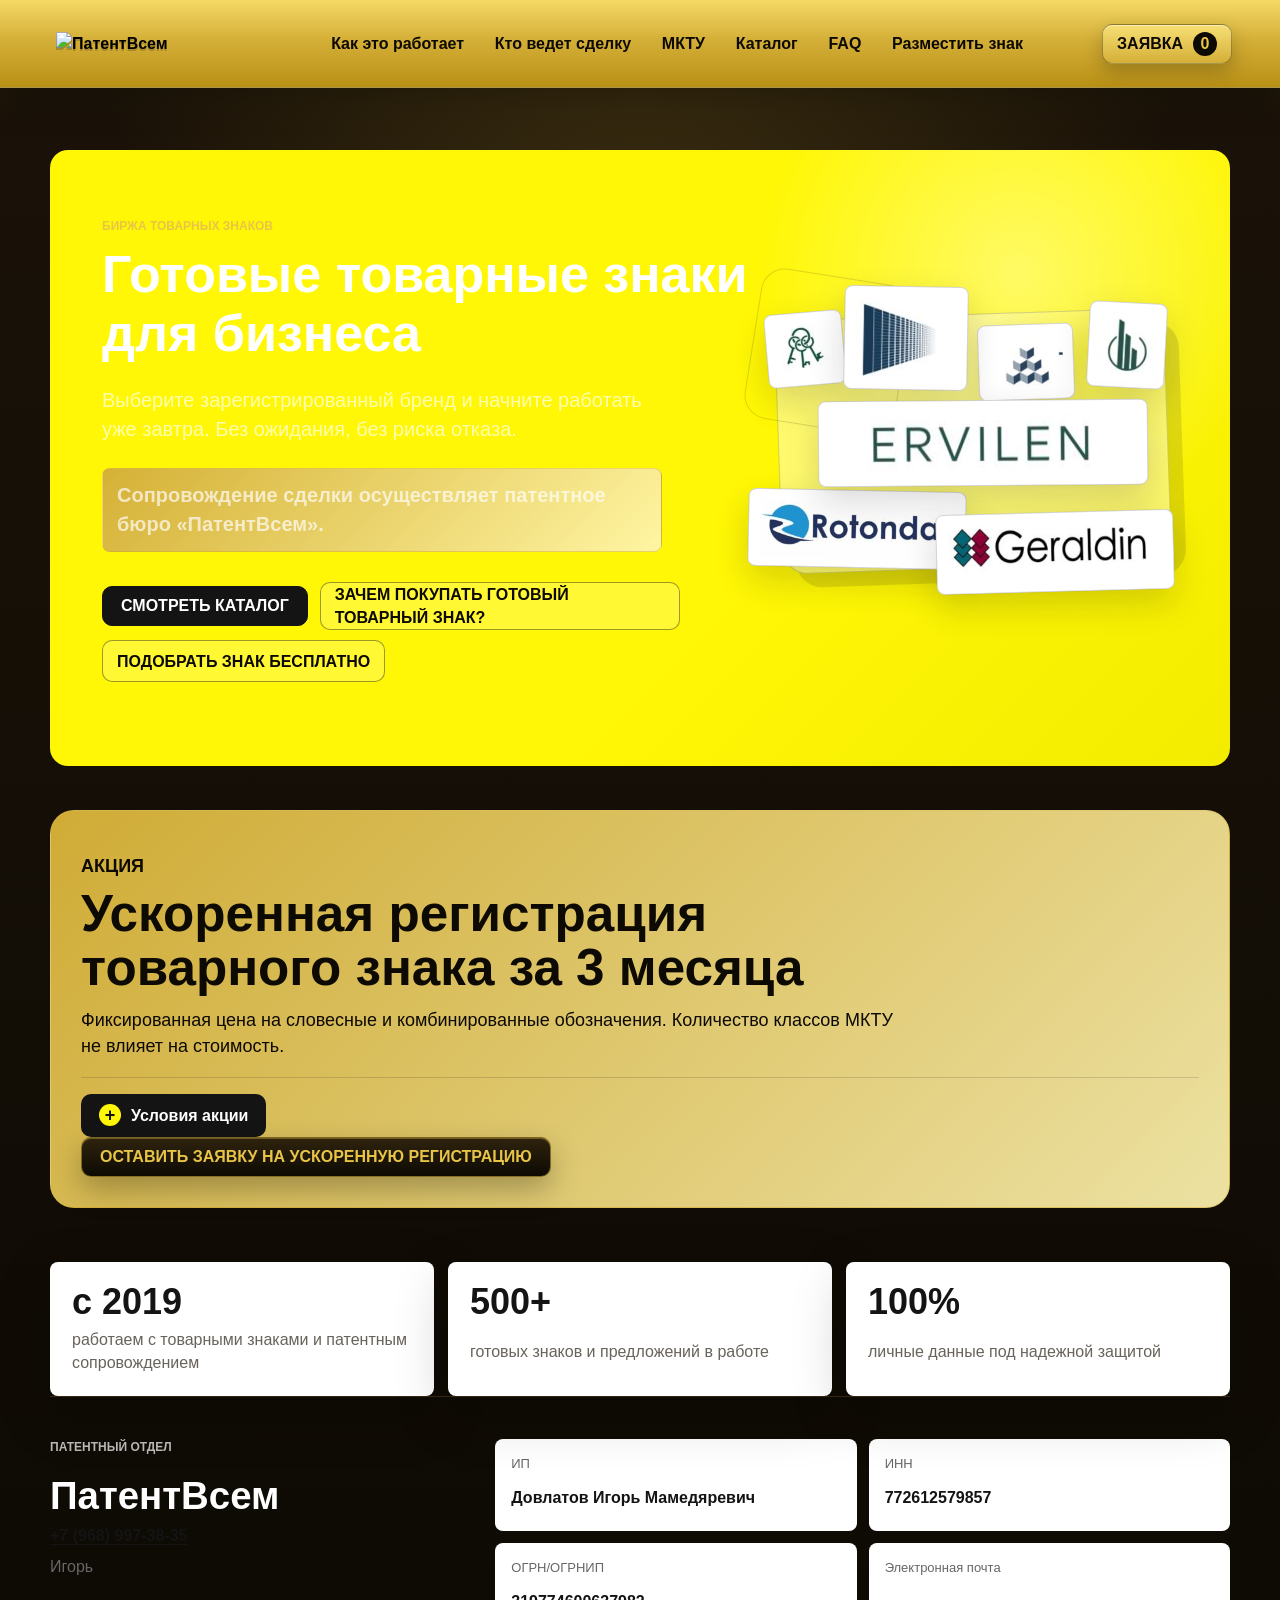
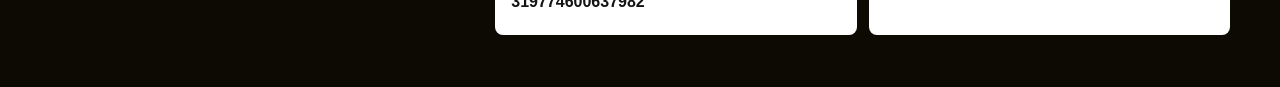
==== commit 0cf06e00: "Bust cached stylesheet" ====
--- a/index.html
+++ b/index.html
@@ -6,8 +6,43 @@
     <meta name="format-detection" content="telephone=no">
     <title>Биржа товарных знаков - ПатентВсем</title>
     <meta name="description" content="Биржа готовых товарных знаков ПатентВсем: быстрый старт бренда, каталог знаков, подбор МКТУ и сопровождение сделки.">
+    <meta name="robots" content="index, follow, max-image-preview:large">
+    <meta name="theme-color" content="#fff705">
+    <meta property="og:locale" content="ru_RU">
+    <meta property="og:type" content="website">
+    <meta property="og:site_name" content="ПатентВсем">
+    <meta property="og:title" content="Биржа товарных знаков - ПатентВсем">
+    <meta property="og:description" content="Биржа готовых товарных знаков ПатентВсем: быстрый старт бренда, каталог знаков, подбор МКТУ и сопровождение сделки.">
+    <meta property="og:image" content="https://static.tildacdn.com/tild3936-6536-4264-a139-376339393034/LOGO.png">
+    <meta name="twitter:card" content="summary_large_image">
+    <meta name="twitter:title" content="Биржа товарных знаков - ПатентВсем">
+    <meta name="twitter:description" content="Биржа готовых товарных знаков ПатентВсем: быстрый старт бренда, каталог знаков, подбор МКТУ и сопровождение сделки.">
+    <meta name="twitter:image" content="https://static.tildacdn.com/tild3936-6536-4264-a139-376339393034/LOGO.png">
+    <script type="application/ld+json">
+      {
+        "@context": "https://schema.org",
+        "@graph": [
+          {
+            "@type": "Organization",
+            "name": "ПатентВсем",
+            "email": "patentvsem@mail.ru",
+            "telephone": "+7-968-997-38-35",
+            "logo": "https://static.tildacdn.com/tild3936-6536-4264-a139-376339393034/LOGO.png",
+            "founder": { "@type": "Person", "name": "Довлатов Игорь Мамедяревич" },
+            "identifier": ["ИНН 772612579857", "ОГРНИП 319774600637982"]
+          },
+          {
+            "@type": "WebSite",
+            "name": "Биржа готовых товарных знаков ПатентВсем",
+            "description": "Биржа готовых товарных знаков ПатентВсем: быстрый старт бренда, каталог знаков, подбор МКТУ и сопровождение сделки.",
+            "inLanguage": "ru-RU",
+            "publisher": { "@type": "Organization", "name": "ПатентВсем" }
+          }
+        ]
+      }
+    </script>
     <link rel="icon" href="https://static.tildacdn.com/tild3936-6536-4264-a139-376339393034/LOGO.png">
-    <link rel="stylesheet" href="styles.css">
+    <link rel="stylesheet" href="styles.css?v=20260604-gold">
   </head>
   <body>
     <header class="site-header">
--- a/styles.css
+++ b/styles.css
@@ -3314,3 +3314,318 @@
     width: 100%;
   }
 }
+
+/* Gold reference theme */
+:root {
+  --bg: #1a1208;
+  --paper: #ffffff;
+  --ink: #0d0a04;
+  --muted: #68635b;
+  --line: rgba(212, 175, 55, 0.2);
+  --accent: #d4af37;
+  --accent-strong: #e8c547;
+  --danger: #d4af37;
+  --deep: #0d0a04;
+  --soft: #241906;
+  --sage: #d4af37;
+  --sky: #e8c547;
+  --blush: #f3e2a1;
+  --shadow: 0 28px 80px rgba(0, 0, 0, 0.28);
+}
+
+body {
+  background:
+    radial-gradient(circle at 50% 0, rgba(212, 175, 55, 0.18), transparent 34rem),
+    linear-gradient(180deg, #33270d 0, #1a1208 120px, #0d0a04 100%);
+  color: #ffffff;
+}
+
+.site-header {
+  border-bottom: 1px solid rgba(13, 10, 4, 0.32);
+  background: linear-gradient(180deg, #f5d966 0%, #d4af37 46%, #b99016 100%);
+  color: var(--ink);
+  box-shadow: 0 12px 34px rgba(0, 0, 0, 0.38);
+}
+
+.brand,
+.main-nav,
+.main-nav a,
+.header-cart {
+  color: var(--ink);
+}
+
+.brand strong,
+.header-cart strong {
+  background: var(--deep);
+  color: var(--accent-strong);
+}
+
+.main-nav {
+  font-weight: 900;
+}
+
+.main-nav a:hover {
+  color: #000000;
+}
+
+.header-cart {
+  border-color: rgba(13, 10, 4, 0.34);
+  background: linear-gradient(180deg, #f7df75 0%, #d4af37 100%);
+  box-shadow: inset 0 1px 0 rgba(255, 255, 255, 0.45), 0 8px 20px rgba(0, 0, 0, 0.22);
+}
+
+.hero,
+.catalog-shell,
+.proof-strip,
+.service-band,
+.info-band,
+.deal-section,
+.mktu-section,
+.request-section,
+.admin-section,
+.site-footer,
+.page-hero,
+.promo-sale {
+  color: #ffffff;
+}
+
+.hero::before {
+  background:
+    radial-gradient(circle at 78% 24%, rgba(212, 175, 55, 0.28), transparent 30%),
+    radial-gradient(circle at 28% 18%, rgba(232, 197, 71, 0.12), transparent 34%),
+    linear-gradient(135deg, #33270d 0%, #1a1208 48%, #0d0a04 100%);
+}
+
+.hero h1,
+.catalog-head h1,
+.catalog-head h2,
+.request-copy h2,
+.admin-section h2,
+.page-hero h1,
+.promo-sale h2,
+.mktu-head h2 {
+  color: #ffffff;
+}
+
+.hero p:not(.eyebrow),
+.catalog-head p:not(.eyebrow),
+.request-copy p,
+.admin-section > div p,
+.page-hero p,
+.promo-sale p,
+.mktu-head p,
+.result-count {
+  color: rgba(255, 255, 255, 0.68);
+}
+
+.eyebrow,
+.hero .eyebrow,
+.registry-link,
+.team-grid a,
+.mktu-head a:not(.button),
+.link-button {
+  color: var(--accent-strong);
+}
+
+.hero .hero-note,
+.promo-sale {
+  border-color: rgba(212, 175, 55, 0.42);
+  background: linear-gradient(135deg, rgba(212, 175, 55, 0.98), rgba(255, 244, 176, 0.92));
+  color: var(--ink);
+}
+
+.hero .hero-note,
+.promo-sale p,
+.promo-sale h2,
+.promo-sale .eyebrow {
+  color: var(--ink);
+}
+
+.button-dark,
+.button-primary,
+.card-actions .button-dark {
+  border-color: rgba(212, 175, 55, 0.55);
+  background: linear-gradient(180deg, #2f230d 0%, #0d0a04 100%);
+  color: var(--accent-strong);
+  box-shadow: inset 0 1px 0 rgba(232, 197, 71, 0.34), 0 12px 30px rgba(0, 0, 0, 0.28);
+}
+
+.button-dark:hover,
+.button-primary:hover {
+  border-color: var(--accent-strong);
+  background: linear-gradient(180deg, #3d2d0f 0%, #120d04 100%);
+  color: #ffe58a;
+}
+
+.button-outline,
+.button-ghost {
+  border-color: rgba(212, 175, 55, 0.55);
+  background: rgba(255, 255, 255, 0.92);
+  color: var(--ink);
+}
+
+.toolbar,
+.request-form,
+.admin-form,
+.lead-form,
+.modal-panel,
+.mktu-class-groups,
+.mktu-detail,
+.mktu-search input {
+  border-color: rgba(212, 175, 55, 0.16);
+  background: #ffffff;
+  color: var(--ink);
+}
+
+.toolbar {
+  box-shadow: 0 20px 54px rgba(0, 0, 0, 0.28);
+}
+
+.toolbar span,
+.mktu-search,
+.business,
+.team-grid span,
+.steps span,
+.proof-strip span,
+.mktu-detail p {
+  color: var(--muted);
+}
+
+input,
+select,
+textarea {
+  border-color: rgba(13, 10, 4, 0.16);
+  background: #ffffff;
+  color: var(--ink);
+}
+
+input:focus,
+select:focus,
+textarea:focus,
+.mktu-search input:focus {
+  border-color: var(--accent);
+  box-shadow: 0 0 0 4px rgba(212, 175, 55, 0.18);
+}
+
+.tm-card,
+.proof-strip div,
+.steps li,
+.team-grid article,
+.faq-item,
+.admin-card,
+.service-card,
+.info-card,
+.deal-card {
+  border-color: rgba(212, 175, 55, 0.16);
+  background: #ffffff;
+  color: var(--ink);
+  box-shadow: 0 18px 54px rgba(0, 0, 0, 0.22);
+}
+
+.tm-card:hover {
+  border-color: rgba(232, 197, 71, 0.5);
+  box-shadow: 0 26px 72px rgba(0, 0, 0, 0.32);
+}
+
+.tm-card-head,
+.tm-logo {
+  background:
+    radial-gradient(circle at 22% 0, rgba(255, 235, 139, 0.9), transparent 34%),
+    linear-gradient(135deg, #f0cf5a 0%, #d4af37 48%, #b99016 100%);
+  color: var(--ink);
+}
+
+.tm-logo-img,
+.tm-logo-text,
+.favorite-button {
+  background: #ffffff;
+  color: var(--ink);
+}
+
+.class-pill,
+.class-list span,
+.price-row span:not(:empty),
+.mktu-number,
+.mktu-detail > span,
+.tag,
+.badge {
+  border-color: rgba(13, 10, 4, 0.18);
+  background: linear-gradient(180deg, #f0cf5a 0%, #d4af37 100%);
+  color: var(--ink);
+  box-shadow: 0 4px 12px rgba(13, 10, 4, 0.12);
+}
+
+.mktu-number:hover,
+.mktu-number.is-active,
+.mktu-grid button[data-mktu-preview]:hover {
+  background: var(--deep);
+  color: var(--accent-strong);
+  outline-color: var(--accent);
+}
+
+.mktu-panel {
+  border-color: rgba(212, 175, 55, 0.24);
+  background: rgba(13, 10, 4, 0.42);
+  box-shadow: 0 24px 70px rgba(0, 0, 0, 0.24);
+}
+
+.mktu-panel-head h3,
+.mktu-detail h4,
+.mktu-class-groups h4,
+.faq-item summary,
+.price-row strong,
+.tm-card h2,
+.tm-type {
+  color: var(--ink);
+}
+
+.mktu-panel-head p,
+.mktu-search-results button {
+  color: rgba(255, 255, 255, 0.72);
+}
+
+.mktu-search-results button {
+  border-color: rgba(212, 175, 55, 0.58);
+}
+
+.mktu-search-results button:hover {
+  background: var(--accent);
+  color: var(--ink);
+}
+
+.mktu-detail-block h5,
+.mktu-detail-block li::marker {
+  color: #b8941f;
+}
+
+.mktu-detail-block h5 strong {
+  background: var(--accent);
+  color: var(--ink);
+}
+
+.mktu-detail-block ul,
+.mktu-terms {
+  color: var(--ink) !important;
+}
+
+.site-footer {
+  border-top-color: rgba(212, 175, 55, 0.22);
+}
+
+.footer-details article {
+  border-color: rgba(212, 175, 55, 0.18);
+  background: rgba(255, 255, 255, 0.06);
+}
+
+.footer-details,
+.footer-details a,
+.site-footer p {
+  color: rgba(255, 255, 255, 0.72);
+}
+
+.privacy-consent span,
+.privacy-consent a,
+body .request-section .request-form .privacy-consent span,
+body .request-section .request-form .privacy-consent a {
+  color: var(--muted);
+}
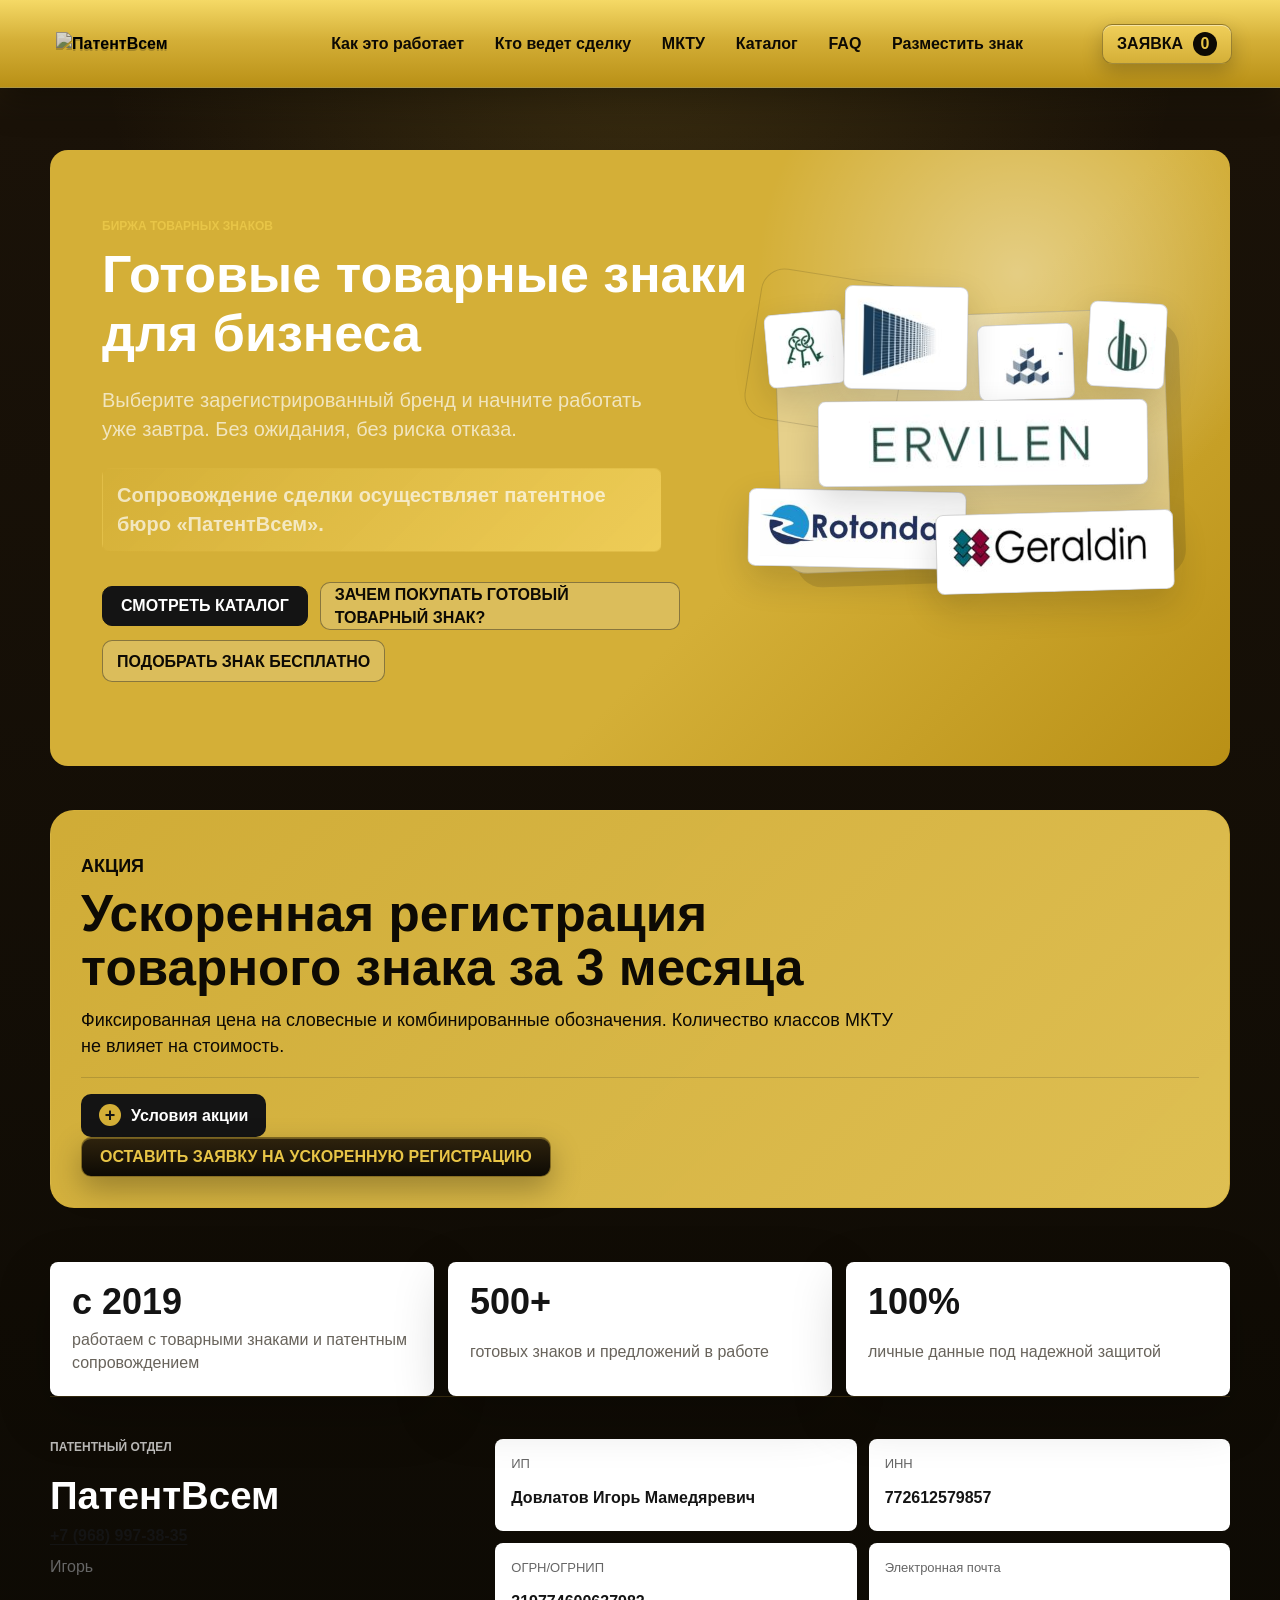
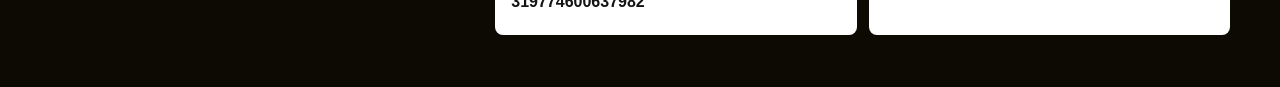
==== commit 0aa034d2: "Replace bright yellow with gold palette" ====
--- a/index.html
+++ b/index.html
@@ -7,7 +7,7 @@
     <title>Биржа товарных знаков - ПатентВсем</title>
     <meta name="description" content="Биржа готовых товарных знаков ПатентВсем: быстрый старт бренда, каталог знаков, подбор МКТУ и сопровождение сделки.">
     <meta name="robots" content="index, follow, max-image-preview:large">
-    <meta name="theme-color" content="#fff705">
+    <meta name="theme-color" content="#d4af37">
     <meta property="og:locale" content="ru_RU">
     <meta property="og:type" content="website">
     <meta property="og:site_name" content="ПатентВсем">
@@ -42,7 +42,7 @@
       }
     </script>
     <link rel="icon" href="https://static.tildacdn.com/tild3936-6536-4264-a139-376339393034/LOGO.png">
-    <link rel="stylesheet" href="styles.css?v=20260604-gold">
+    <link rel="stylesheet" href="styles.css?v=20260604-gold3">
   </head>
   <body>
     <header class="site-header">
--- a/styles.css
+++ b/styles.css
@@ -1,10 +1,10 @@
-:root {
+﻿:root {
   --bg: #f7f6f1;
   --paper: #ffffff;
   --ink: #171511;
   --muted: #6f6b61;
   --line: #e4ded2;
-  --accent: #f7df4d;
+  --accent: #d4af37;
   --accent-strong: #d5b62b;
   --danger: #8c2522;
   --deep: #171511;
@@ -152,7 +152,7 @@
   inset: 0 calc(50% - 50vw);
   z-index: -2;
   background:
-    radial-gradient(circle at 84% 28%, rgba(247, 223, 77, 0.32), transparent 28%),
+    radial-gradient(circle at 84% 28%, rgba(212, 175, 55, 0.32), transparent 28%),
     radial-gradient(circle at 72% 78%, rgba(221, 232, 242, 0.8), transparent 32%),
     linear-gradient(135deg, #fffef9 0%, #f2eee4 58%, #ebe5d7 100%);
 }
@@ -243,7 +243,7 @@
   min-width: 330px;
   min-height: 210px;
   background:
-    linear-gradient(140deg, rgba(247, 223, 77, 0.78), rgba(255, 255, 255, 0.78) 54%),
+    linear-gradient(140deg, rgba(212, 175, 55, 0.78), rgba(255, 255, 255, 0.78) 54%),
     #fff;
 }
 
@@ -546,7 +546,7 @@
   place-items: center;
   border-bottom: 1px solid var(--line);
   background:
-    radial-gradient(circle at 76% 20%, rgba(247, 223, 77, 0.52), transparent 30%),
+    radial-gradient(circle at 76% 20%, rgba(212, 175, 55, 0.52), transparent 30%),
     linear-gradient(135deg, #fffdf6, #eee7d8);
   font-family: Arial, sans-serif;
   font-weight: 700;
@@ -887,7 +887,7 @@
   border: 1px solid var(--line);
   border-radius: var(--radius);
   background:
-    linear-gradient(135deg, rgba(247, 223, 77, 0.16), transparent 40%),
+    linear-gradient(135deg, rgba(212, 175, 55, 0.16), transparent 40%),
     var(--paper);
   box-shadow: 0 18px 55px rgba(45, 36, 22, 0.04);
 }
@@ -1271,7 +1271,7 @@
   padding: 4px 9px;
   border: 1px solid #141414;
   border-radius: 8px;
-  background: #fff705;
+  background: #d4af37;
   color: #141414;
   font-size: 13px;
   font-weight: 800;
@@ -1512,9 +1512,9 @@
   --ink: #141414;
   --muted: #cfcfcf;
   --line: rgba(255, 255, 255, 0.16);
-  --accent: #fff705;
-  --accent-strong: #fff705;
-  --danger: #fff705;
+  --accent: #d4af37;
+  --accent-strong: #d4af37;
+  --danger: #d4af37;
   --deep: #141414;
   --soft: #f1f1e8;
   --shadow: none;
@@ -1530,7 +1530,7 @@
   grid-template-columns: auto 1fr auto;
   min-height: 80px;
   border: 0;
-  background: #fff705;
+  background: #d4af37;
   color: #000000;
   backdrop-filter: none;
 }
@@ -1613,7 +1613,7 @@
 
 .header-cart strong {
   background: #141414;
-  color: #fff705;
+  color: #d4af37;
 }
 
 .hero {
@@ -1625,7 +1625,7 @@
   border-radius: 30px;
   background:
     radial-gradient(circle at 82% 20%, rgba(255, 255, 255, 0.38), transparent 24%),
-    linear-gradient(135deg, #fff705 0%, #fff705 62%, #f4ec00 100%);
+    linear-gradient(135deg, #d4af37 0%, #d4af37 62%, #b99016 100%);
   color: #141414;
   overflow: hidden;
 }
@@ -1637,7 +1637,7 @@
 
 .hero .eyebrow,
 .eyebrow {
-  color: #fff705;
+  color: #d4af37;
   font-size: 12px;
   font-weight: 900;
 }
@@ -1723,7 +1723,7 @@
 .brand-card-mini span:nth-child(2),
 .brand-card-mini span:nth-child(3),
 .brand-card-mini span:nth-child(4) {
-  background: #fff705;
+  background: #d4af37;
 }
 
 .brand-metric {
@@ -1732,7 +1732,7 @@
 }
 
 .brand-metric strong {
-  color: #fff705;
+  color: #d4af37;
 }
 
 .proof-strip {
@@ -1831,7 +1831,7 @@
 .mktu-head h2::first-line,
 .faq-head h1::first-line,
 .faq-head h2::first-line {
-  color: #fff705;
+  color: #d4af37;
 }
 
 .catalog-shell,
@@ -1861,7 +1861,7 @@
 }
 
 .tm-logo {
-  background: #fff705;
+  background: #d4af37;
 }
 
 .tm-logo strong {
@@ -1887,9 +1887,9 @@
 .benefit-grid article span,
 .mktu-grid strong,
 .faq-list summary::after {
-  background: #fff705;
+  background: #d4af37;
   color: #141414;
-  border-color: #fff705;
+  border-color: #d4af37;
 }
 
 .tm-type {
@@ -1897,13 +1897,13 @@
 }
 
 .request-section::before {
-  background: #fff705;
+  background: #d4af37;
   border: 0;
 }
 
 .admin-note {
   border: 0;
-  background: #fff705;
+  background: #d4af37;
   color: #141414;
 }
 
@@ -2071,7 +2071,7 @@
   width: 112px;
   height: 112px;
   border-radius: 999px;
-  background: #fff705;
+  background: #d4af37;
   opacity: 0.22;
 }
 
@@ -2082,7 +2082,7 @@
   border-radius: 16px;
   background:
     radial-gradient(circle at 72% 20%, rgba(255, 255, 255, 0.6), transparent 34%),
-    #fff705;
+    #d4af37;
   color: #141414;
   font-size: 20px;
   font-weight: 900;
@@ -2114,7 +2114,7 @@
   padding: 0 10px;
   border: 1px solid #141414;
   border-radius: 999px;
-  background: #fff705;
+  background: #d4af37;
   color: #141414;
   font-size: 13px;
   text-decoration: none;
@@ -2125,9 +2125,9 @@
   place-items: center;
   width: 46px;
   height: 46px;
-  border: 1px solid #fff705;
+  border: 1px solid #d4af37;
   border-radius: 10px;
-  background: #fff705;
+  background: #d4af37;
   color: #141414;
   font-weight: 900;
   text-decoration: none;
@@ -2136,8 +2136,8 @@
 .mktu-grid a[data-mktu-select]:hover,
 .mktu-grid a[data-mktu-select]:focus-visible {
   background: #141414;
-  color: #fff705;
-  outline: 2px solid #fff705;
+  color: #d4af37;
+  outline: 2px solid #d4af37;
   outline-offset: 2px;
 }
 
@@ -2152,7 +2152,7 @@
 }
 
 .cart-item button:hover {
-  background: #fff705;
+  background: #d4af37;
   color: #141414;
 }
 
@@ -2191,10 +2191,10 @@
   width: min(1180px, calc(100% - 32px));
   margin: 34px auto 0;
   padding: clamp(20px, 3vw, 30px);
-  border: 1px solid rgba(255, 247, 5, 0.45);
+  border: 1px solid rgba(212, 175, 55, 0.45);
   border-radius: 24px;
   background:
-    radial-gradient(circle at 92% 0%, rgba(255, 247, 5, 0.28), transparent 28%),
+    radial-gradient(circle at 92% 0%, rgba(212, 175, 55, 0.28), transparent 28%),
     #ffffff;
   color: #141414;
 }
@@ -2261,7 +2261,7 @@
   width: 22px;
   height: 22px;
   border-radius: 50%;
-  background: #fff705;
+  background: #d4af37;
   color: #141414;
   font-size: 18px;
   line-height: 1;
@@ -2273,14 +2273,14 @@
 }
 
 .promo-sale details[open] summary {
-  background: #fff705;
+  background: #d4af37;
   color: #141414;
   box-shadow: inset 0 0 0 1px #141414;
 }
 
 .promo-sale details[open] summary::before {
   background: #141414;
-  color: #fff705;
+  color: #d4af37;
 }
 
 /* Hero trademark logos */
@@ -2301,7 +2301,7 @@
   border: 1px solid rgba(20, 20, 20, 0.18);
   border-radius: 26px;
   background:
-    radial-gradient(circle at 80% 18%, rgba(255, 247, 5, 0.52), transparent 30%),
+    radial-gradient(circle at 80% 18%, rgba(212, 175, 55, 0.52), transparent 30%),
     rgba(255, 255, 255, 0.42);
   box-shadow: 14px 14px 0 rgba(20, 20, 20, 0.12);
   transform: rotate(-2deg);
@@ -2567,7 +2567,7 @@
   border-radius: 18px;
   background:
     radial-gradient(circle at 74% 18%, rgba(255, 255, 255, 0.72), transparent 30%),
-    #fff705;
+    #d4af37;
   box-shadow: 8px 8px 0 #141414;
   overflow: visible;
 }
@@ -3057,9 +3057,9 @@
   place-items: center;
   width: 46px;
   height: 46px;
-  border: 1px solid #fff705;
+  border: 1px solid #d4af37;
   border-radius: 8px;
-  background: #fff705;
+  background: #d4af37;
   color: #141414;
   cursor: pointer;
   font-weight: 900;
@@ -3070,8 +3070,8 @@
 .mktu-number:hover,
 .mktu-number.is-active {
   background: #141414;
-  color: #fff705;
-  outline: 2px solid #fff705;
+  color: #d4af37;
+  outline: 2px solid #d4af37;
   outline-offset: 2px;
 }
 
@@ -3110,7 +3110,7 @@
 .mktu-search input {
   min-height: 54px;
   padding: 0 18px;
-  border: 2px solid rgba(255, 247, 5, 0.36);
+  border: 2px solid rgba(212, 175, 55, 0.36);
   border-radius: 999px;
   background: #ffffff;
   color: #141414;
@@ -3118,8 +3118,8 @@
 }
 
 .mktu-search input:focus {
-  border-color: #fff705;
-  box-shadow: 0 0 0 4px rgba(255, 247, 5, 0.14);
+  border-color: #d4af37;
+  box-shadow: 0 0 0 4px rgba(212, 175, 55, 0.14);
 }
 
 .mktu-class-groups {
@@ -3155,7 +3155,7 @@
 .mktu-search-results button {
   min-height: 36px;
   padding: 0 12px;
-  border: 1px solid rgba(255, 247, 5, 0.55);
+  border: 1px solid rgba(212, 175, 55, 0.55);
   border-radius: 999px;
   background: transparent;
   color: #ffffff;
@@ -3164,7 +3164,7 @@
 }
 
 .mktu-search-results button:hover {
-  background: #fff705;
+  background: #d4af37;
   color: #141414;
 }
 
@@ -3172,7 +3172,7 @@
   width: fit-content;
   padding: 5px 10px;
   border-radius: 999px;
-  background: #fff705;
+  background: #d4af37;
   font-size: 13px;
   font-weight: 900;
 }
@@ -3354,6 +3354,11 @@
   color: var(--ink);
 }
 
+.site-header .brand-logo,
+.brand-logo {
+  filter: sepia(0.52) saturate(0.72) brightness(0.78) contrast(1.18) drop-shadow(0 2px 0 rgba(20, 20, 20, 0.22));
+}
+
 .brand strong,
 .header-cart strong {
   background: var(--deep);
@@ -3370,7 +3375,7 @@
 
 .header-cart {
   border-color: rgba(13, 10, 4, 0.34);
-  background: linear-gradient(180deg, #f7df75 0%, #d4af37 100%);
+  background: linear-gradient(180deg, #f0cf5a 0%, #d4af37 100%);
   box-shadow: inset 0 1px 0 rgba(255, 255, 255, 0.45), 0 8px 20px rgba(0, 0, 0, 0.22);
 }
 
@@ -3430,7 +3435,7 @@
 .hero .hero-note,
 .promo-sale {
   border-color: rgba(212, 175, 55, 0.42);
-  background: linear-gradient(135deg, rgba(212, 175, 55, 0.98), rgba(255, 244, 176, 0.92));
+  background: linear-gradient(135deg, rgba(212, 175, 55, 0.98), rgba(240, 207, 90, 0.92));
   color: var(--ink);
 }
 
@@ -3530,7 +3535,7 @@
 .tm-card-head,
 .tm-logo {
   background:
-    radial-gradient(circle at 22% 0, rgba(255, 235, 139, 0.9), transparent 34%),
+    radial-gradient(circle at 22% 0, rgba(232, 197, 71, 0.9), transparent 34%),
     linear-gradient(135deg, #f0cf5a 0%, #d4af37 48%, #b99016 100%);
   color: var(--ink);
 }
@@ -3629,3 +3634,4 @@
 body .request-section .request-form .privacy-consent a {
   color: var(--muted);
 }
+
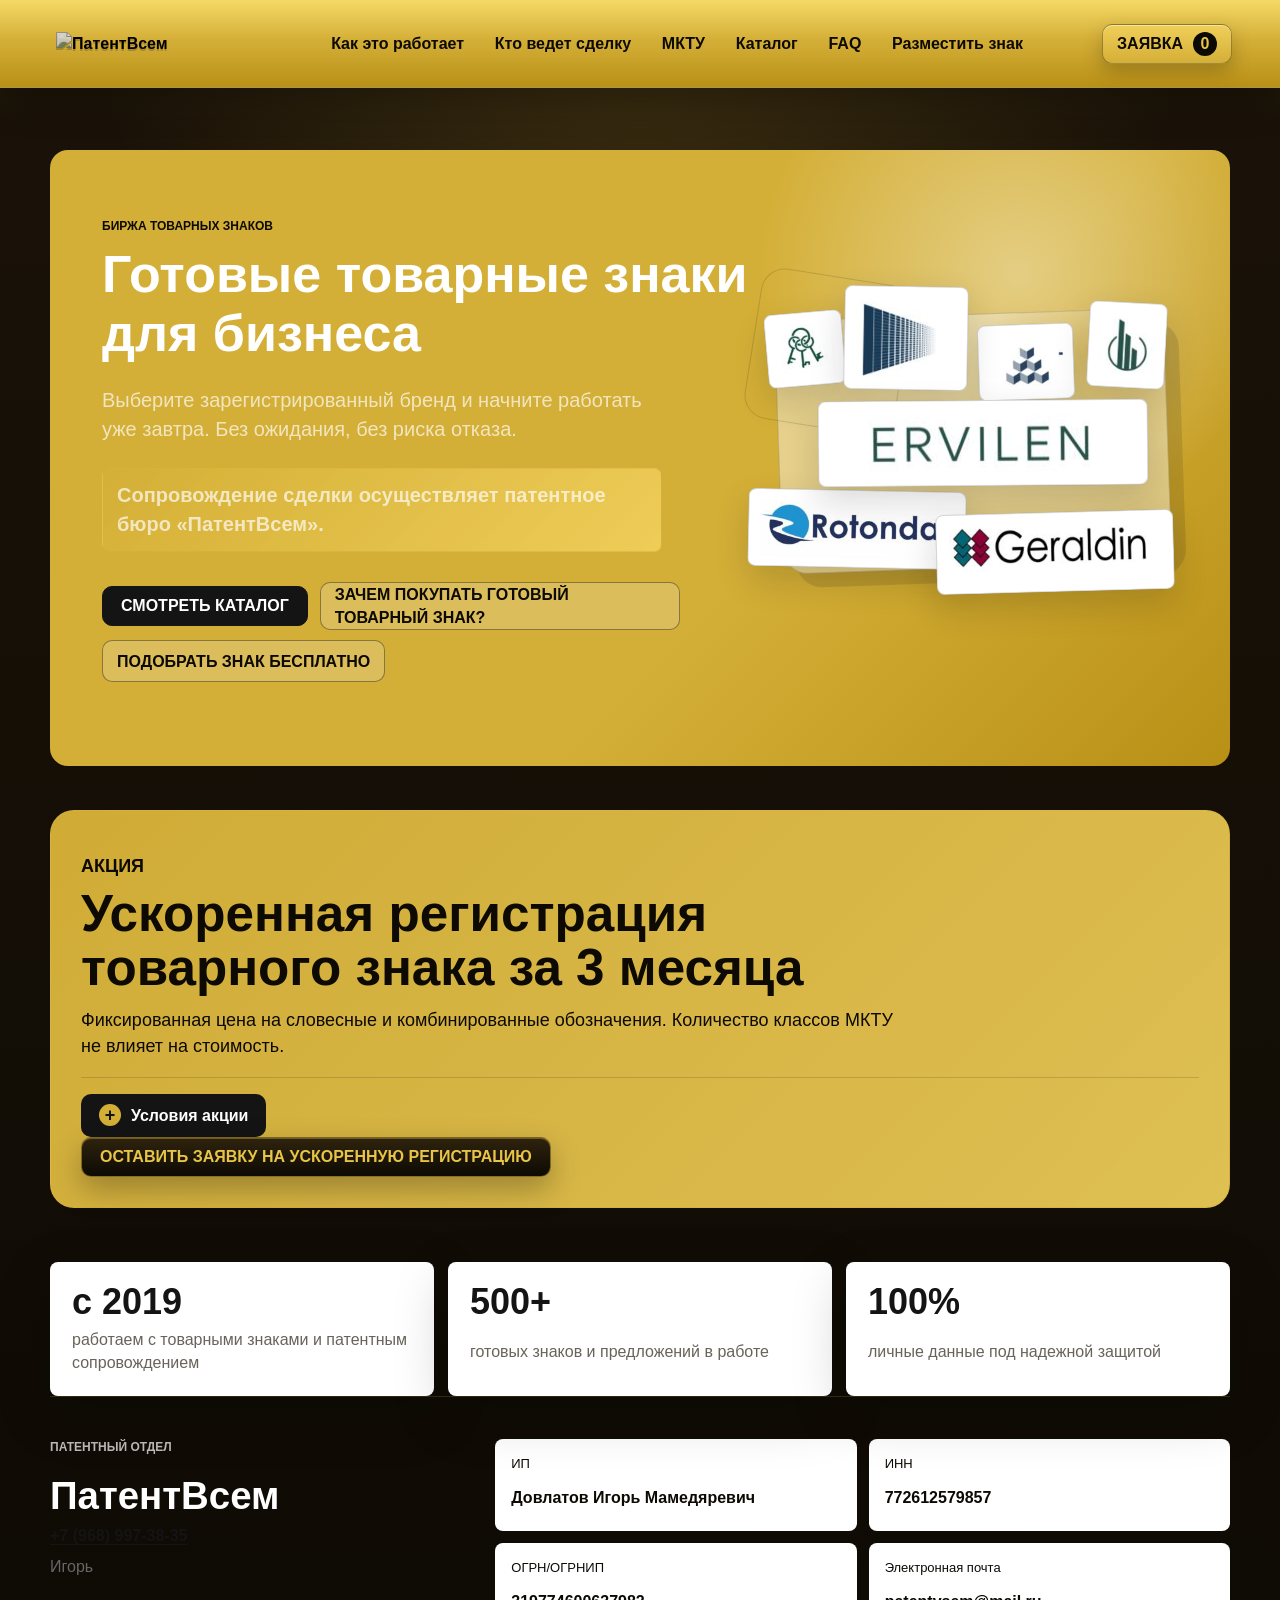
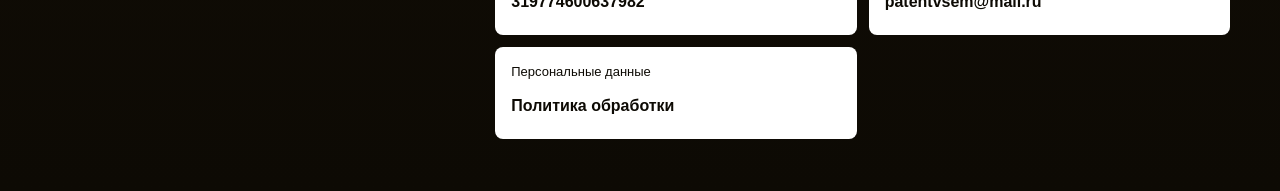
==== commit 406e252e: "Add local privacy policy for ZnakVsem" ====
--- a/index.html
+++ b/index.html
@@ -42,7 +42,7 @@
       }
     </script>
     <link rel="icon" href="https://static.tildacdn.com/tild3936-6536-4264-a139-376339393034/LOGO.png">
-    <link rel="stylesheet" href="styles.css?v=20260604-gold3">
+    <link rel="stylesheet" href="styles.css?v=20260604-gold4">
   </head>
   <body>
     <header class="site-header">
@@ -135,6 +135,10 @@
           <span>Электронная почта</span>
           <a href="mailto:patentvsem@mail.ru">patentvsem@mail.ru</a>
         </div>
+        <div>
+          <span>Персональные данные</span>
+          <a href="privacy.html">Политика обработки</a>
+        </div>
       </div>
     </footer>
 
@@ -151,8 +155,8 @@
           <input type="hidden" name="intent" data-intent-input>
           <input type="hidden" name="selected" data-selected-input>
           <label class="privacy-consent">
-            <input type="checkbox" name="privacy" required checked>
-            <span>Нажимая кнопку «Отправить в ПатентВсем», вы соглашаетесь с <a href="https://patentvsem.ru/privacy" target="_blank" rel="noopener">политикой обработки персональных данных</a>.</span>
+            <input type="checkbox" name="privacy" required>
+            <span>Нажимая кнопку «Отправить в ПатентВсем», вы соглашаетесь с <a href="privacy.html">политикой обработки персональных данных</a>.</span>
           </label>
           <button class="button button-accent" type="submit">Отправить в ПатентВсем</button>
           <p class="form-note" data-lead-status></p>
@@ -164,3 +168,4 @@
 </html>
 
 
+
--- a/styles.css
+++ b/styles.css
@@ -677,12 +677,15 @@
 
 .pagination {
   display: flex;
+  flex-wrap: wrap;
   justify-content: center;
   gap: 8px;
+  max-width: 100%;
   margin-top: 26px;
 }
 
 .pagination button {
+  flex: 0 0 auto;
   min-width: 42px;
   height: 42px;
   border: 1px solid var(--line);
@@ -3013,6 +3016,19 @@
 }
 
 @media (max-width: 640px) {
+  html {
+    scroll-padding-top: 24px;
+  }
+
+  section[id],
+  .promo-sale[id] {
+    scroll-margin-top: 24px;
+  }
+
+  .site-header {
+    position: static;
+  }
+
   .site-header .brand-logo {
     width: 150px;
     max-width: 62vw;
@@ -3271,6 +3287,16 @@
 }
 
 @media (max-width: 640px) {
+  .service-heading h1,
+  .service-heading h2,
+  .deal-copy h1,
+  .deal-copy h2,
+  .mktu-head h1,
+  .mktu-head h2 {
+    font-size: 32px;
+    line-height: 1.25;
+  }
+
   .mktu-panel {
     padding: 16px;
   }
@@ -3432,6 +3458,10 @@
   color: var(--accent-strong);
 }
 
+.hero .eyebrow {
+  color: var(--ink);
+}
+
 .hero .hero-note,
 .promo-sale {
   border-color: rgba(212, 175, 55, 0.42);
@@ -3444,6 +3474,47 @@
 .promo-sale h2,
 .promo-sale .eyebrow {
   color: var(--ink);
+}
+
+.content-section {
+  padding: 44px var(--page-pad) 72px;
+}
+
+.content-card {
+  max-width: 980px;
+  margin: 0 auto;
+  padding: 34px;
+  border-radius: 8px;
+  background: #ffffff;
+  color: var(--ink);
+  box-shadow: 0 16px 48px rgba(0, 0, 0, 0.16);
+}
+
+.content-card h2 {
+  margin: 30px 0 12px;
+  font-size: clamp(22px, 3vw, 30px);
+  line-height: 1.1;
+}
+
+.content-card h2:first-child {
+  margin-top: 0;
+}
+
+.content-card p,
+.content-card li {
+  color: var(--muted);
+  font-size: 17px;
+  line-height: 1.65;
+}
+
+.content-card a {
+  color: var(--ink);
+  font-weight: 800;
+}
+
+.content-card ul {
+  margin: 0 0 12px;
+  padding-left: 20px;
 }
 
 .button-dark,
@@ -3628,6 +3699,12 @@
   color: rgba(255, 255, 255, 0.72);
 }
 
+.footer-details div span,
+.footer-details div strong,
+.footer-details div a {
+  color: var(--ink);
+}
+
 .privacy-consent span,
 .privacy-consent a,
 body .request-section .request-form .privacy-consent span,
@@ -3635,3 +3712,19 @@
   color: var(--muted);
 }
 
+.team-grid .expert-card > a,
+.team-grid .expert-card > strong {
+  color: var(--ink);
+  text-decoration: none;
+}
+
+.team-grid .expert-links a {
+  border-color: var(--ink);
+  background: linear-gradient(180deg, #f0cf5a 0%, #d4af37 100%);
+  color: var(--ink);
+}
+
+.footer-details div a {
+  text-decoration: none;
+}
+
